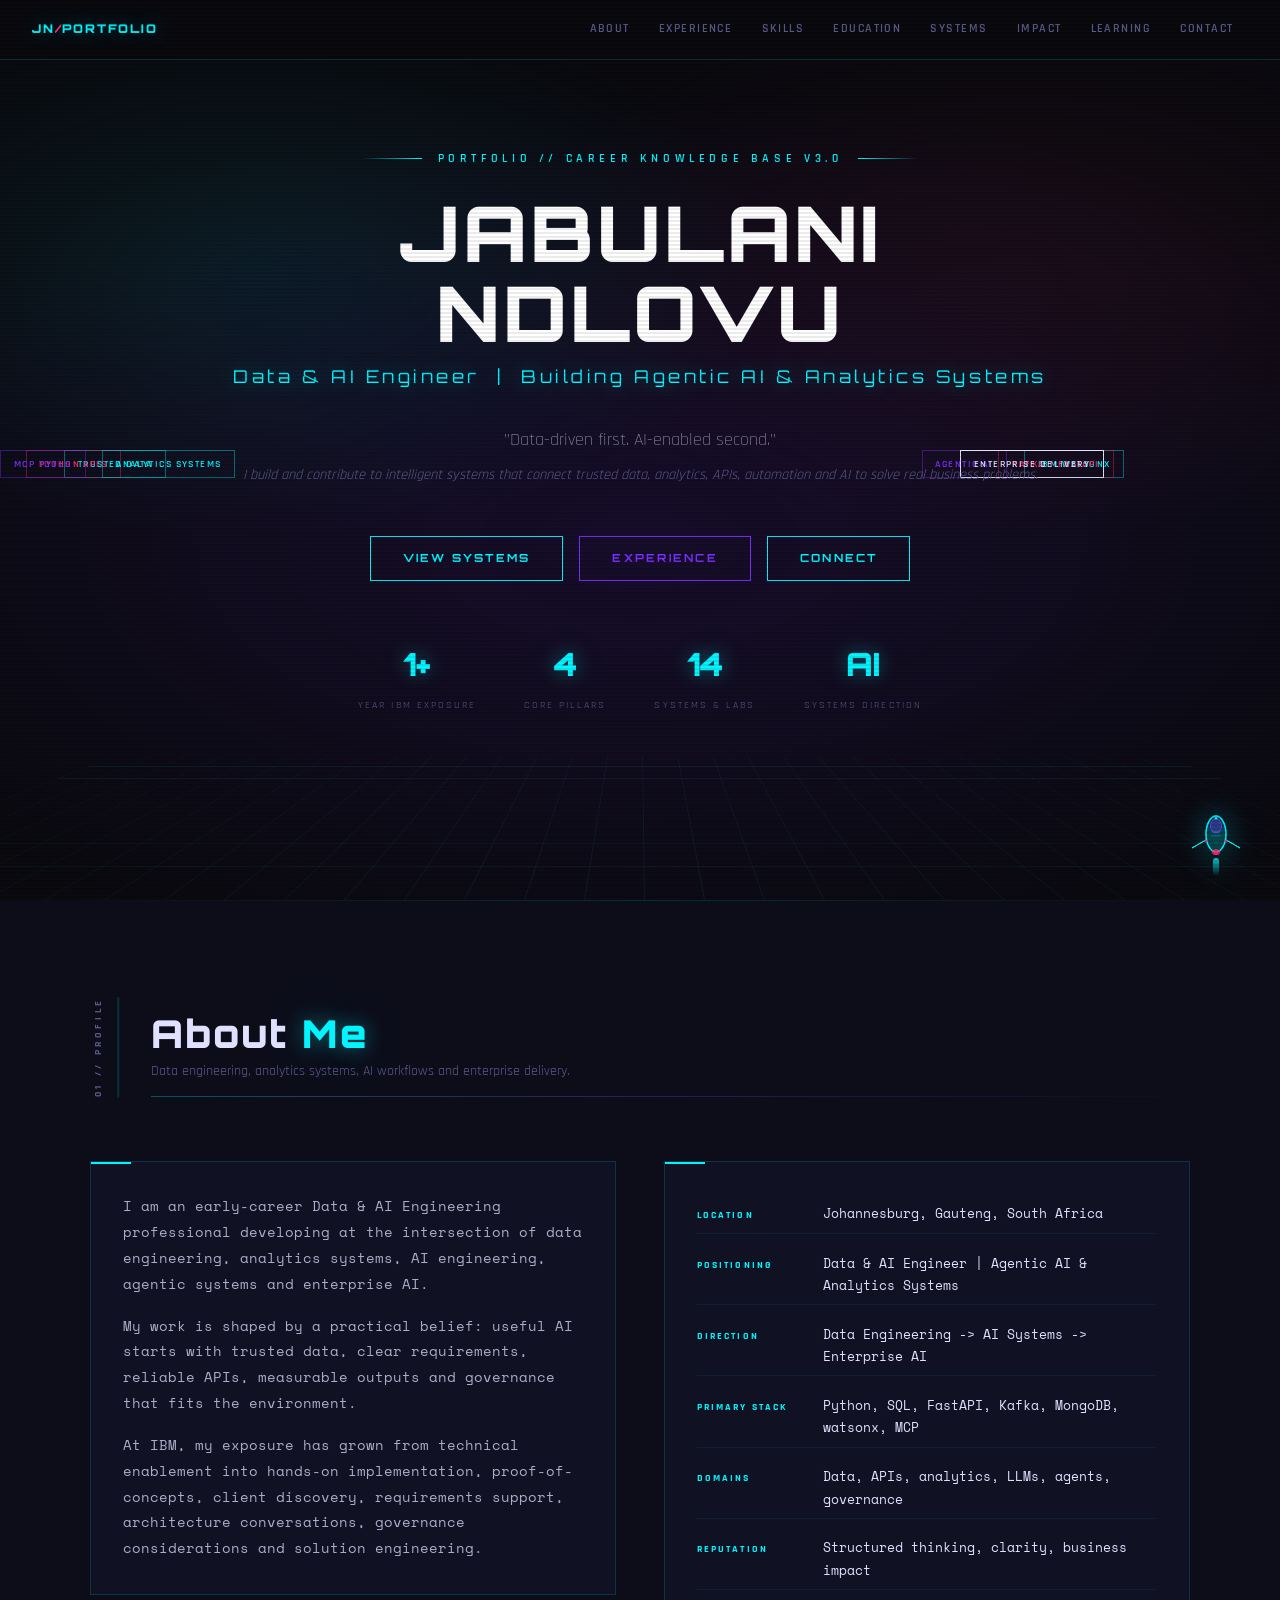
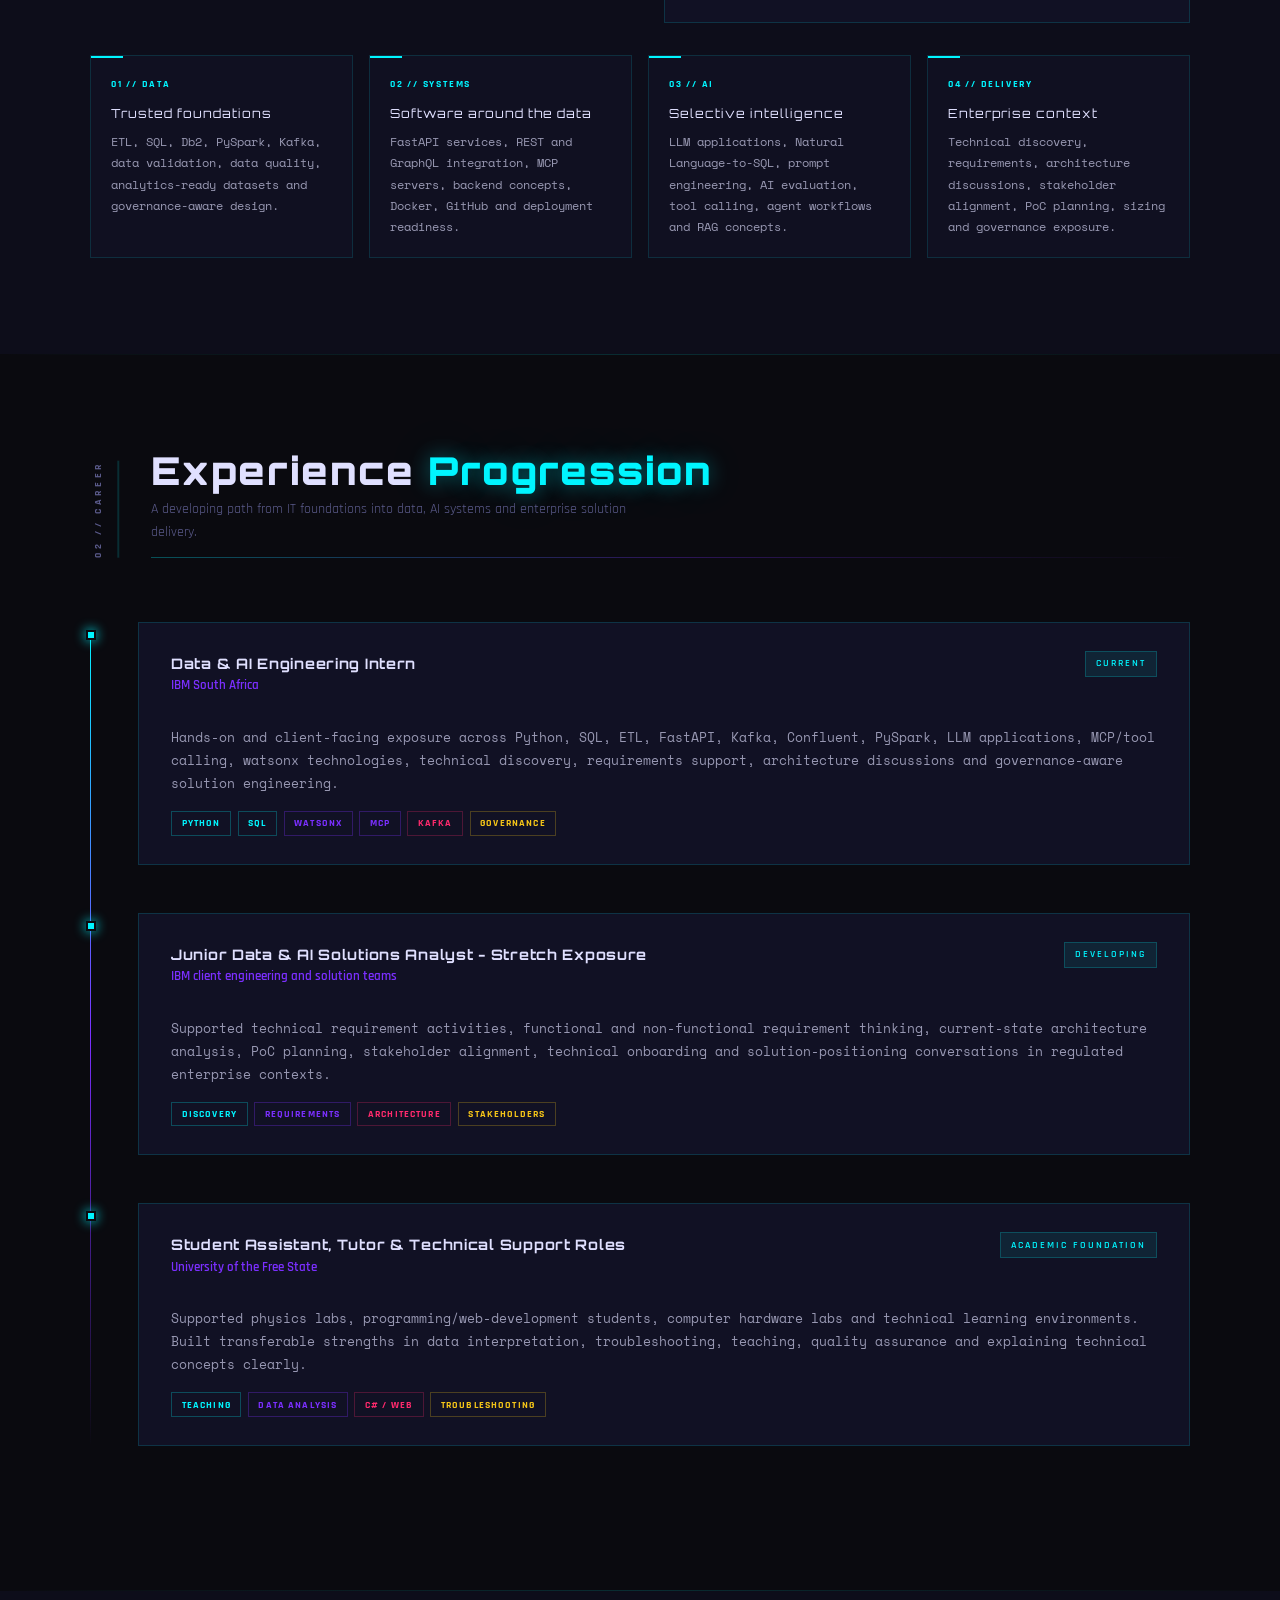
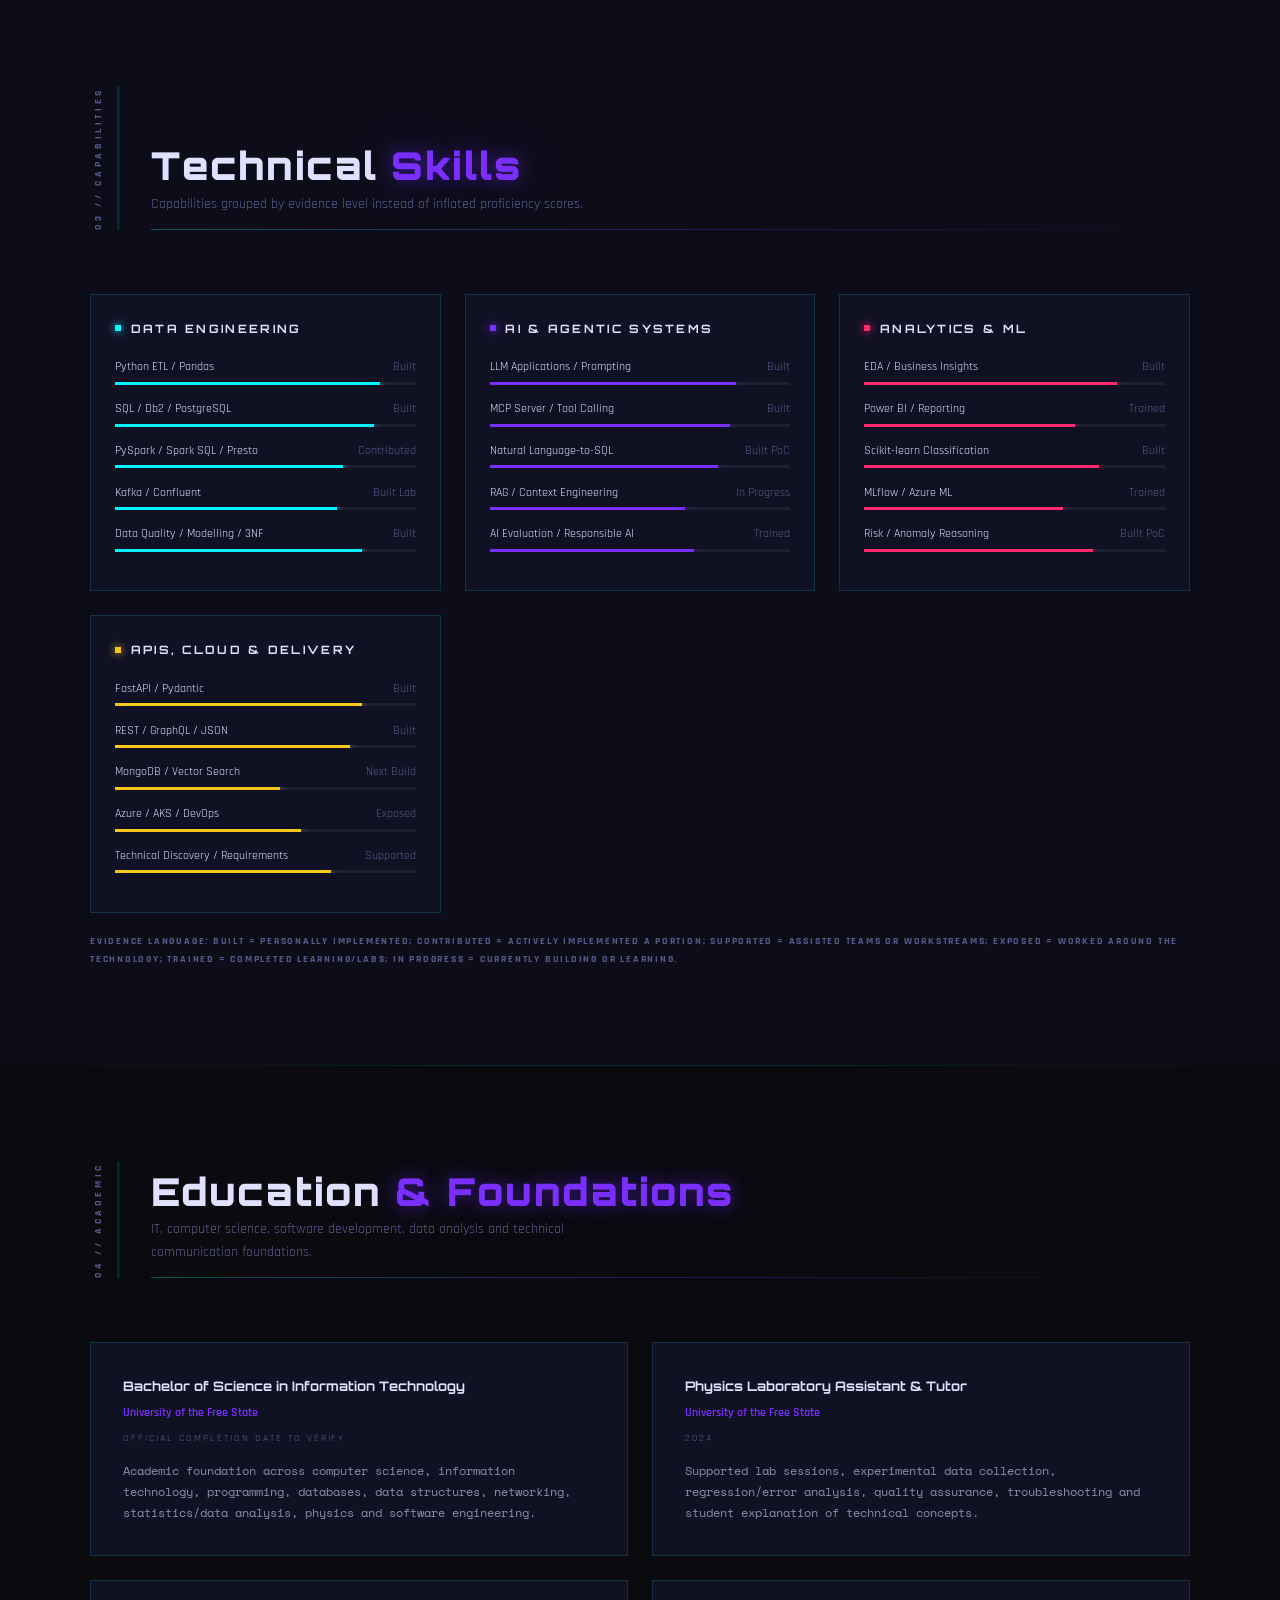
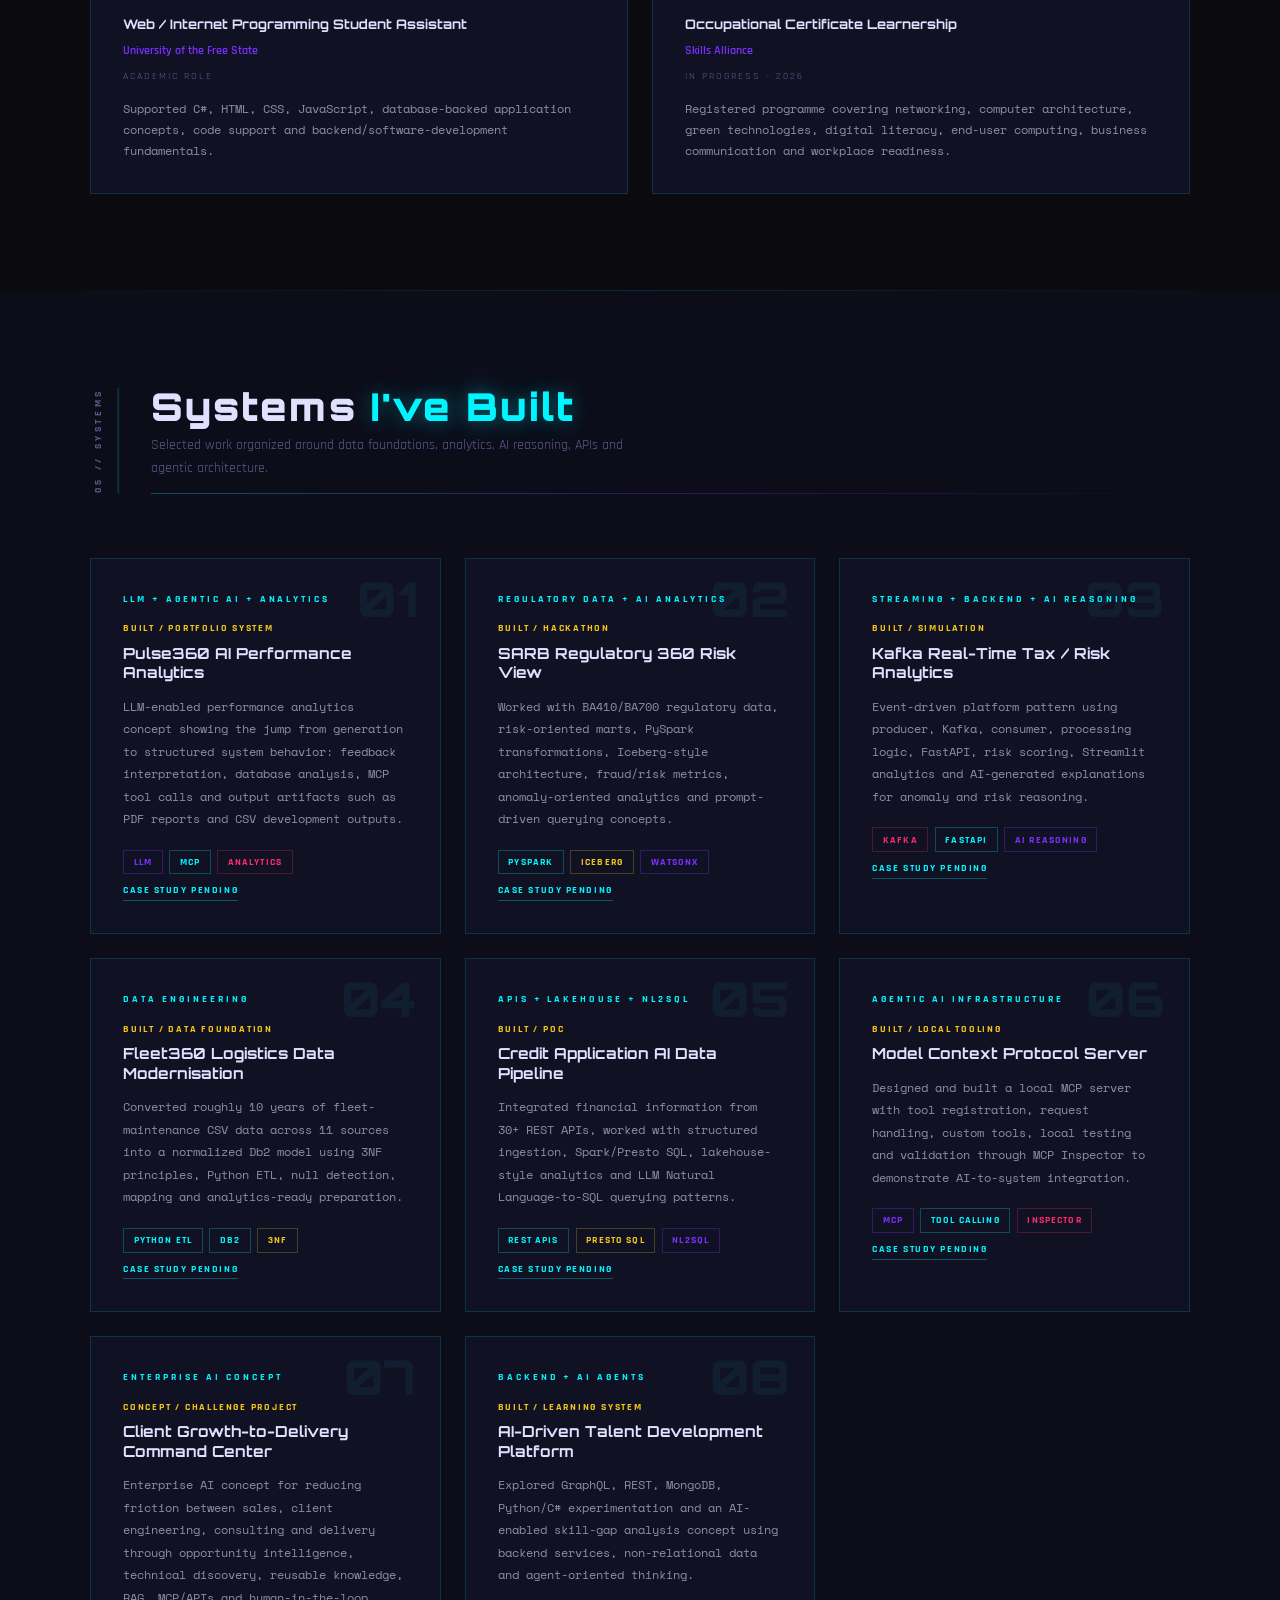
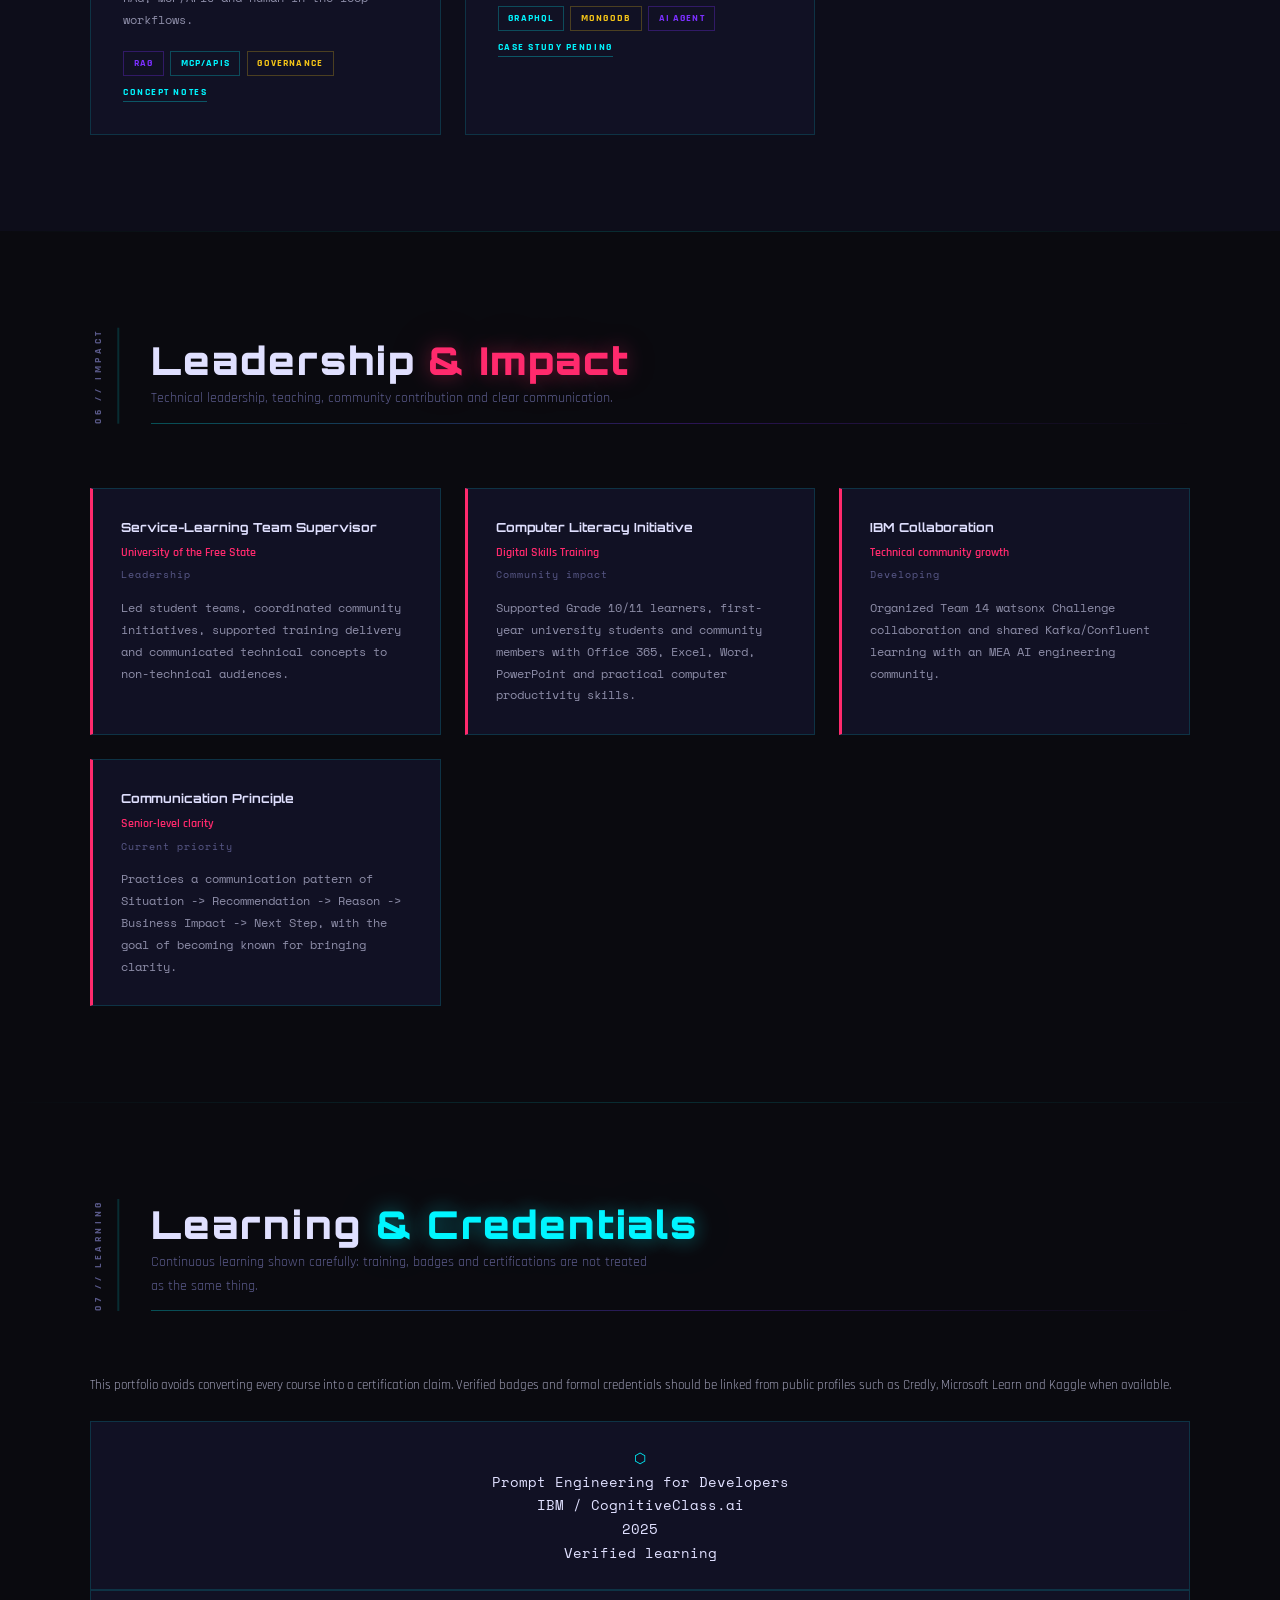
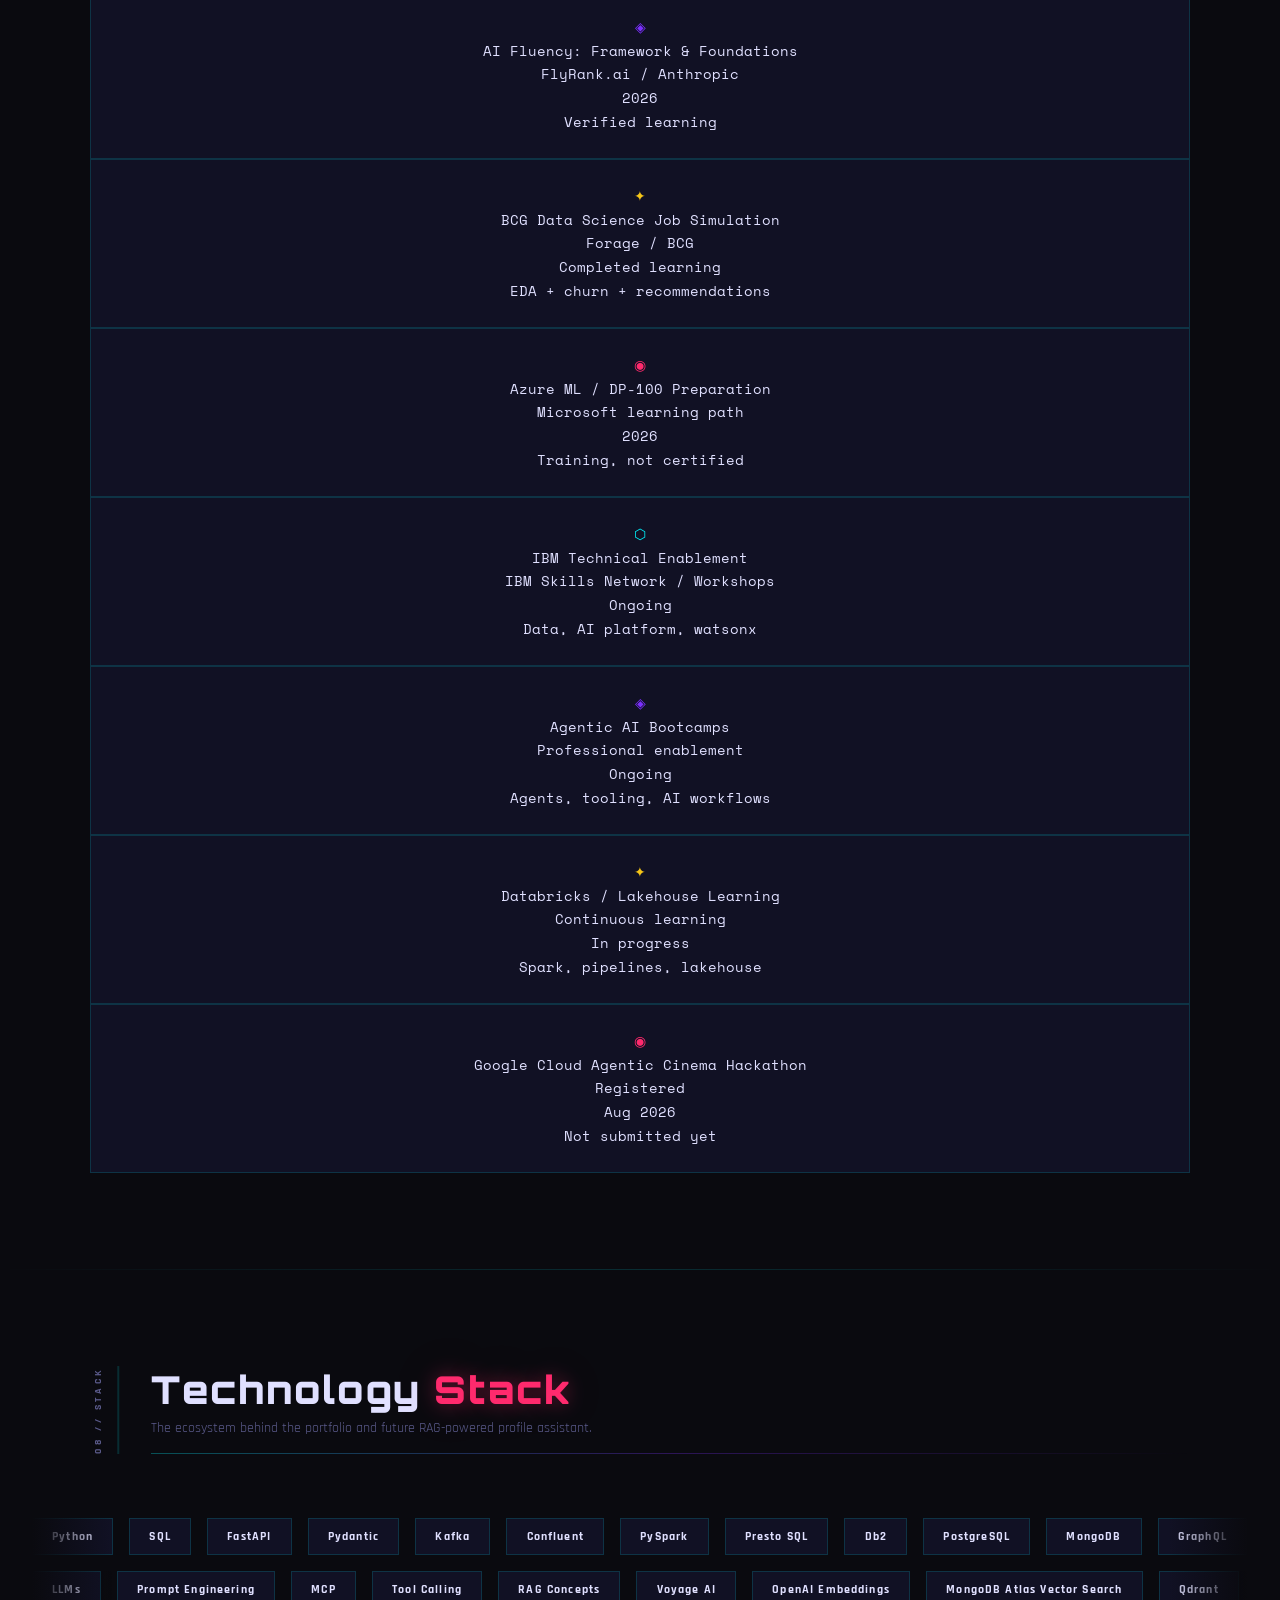
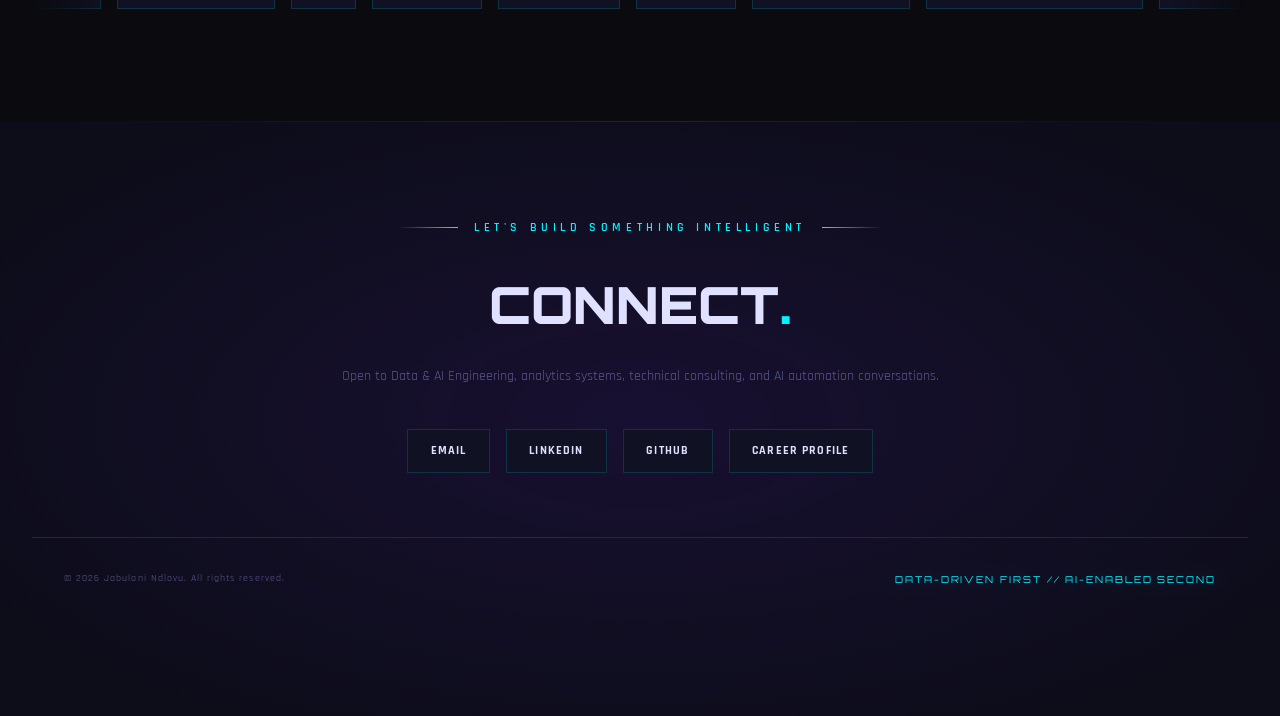
==== index.html @ 2f038fef "first commit" ====
<!DOCTYPE html>
<html lang="en">
<head>
<meta charset="UTF-8">
<meta name="viewport" content="width=device-width, initial-scale=1.0">
<title>JABULANI NDLOVU // DATA + AI ENGINEER</title>
<link rel="preconnect" href="https://fonts.googleapis.com">
<link href="https://fonts.googleapis.com/css2?family=Orbitron:wght@400;700;900&family=Space+Mono:ital,wght@0,400;0,700;1,400&family=Rajdhani:wght@300;400;600;700&display=swap" rel="stylesheet">
<style>
  /* =============================================
     ROOT TOKENS
  ============================================= */
  :root {
    --void:      #0a0a0f;
    --navy:      #0d0d1a;
    --panel:     #111124;
    --cyan:      #00f5ff;
    --violet:    #7b2fff;
    --magenta:   #ff2a6d;
    --gold:      #f5c518;
    --ghost:     #e0e0ff;
    --muted:     #5a5a8a;
    --border:    rgba(0,245,255,0.15);
    --glow-c:    0 0 20px rgba(0,245,255,0.4), 0 0 60px rgba(0,245,255,0.15);
    --glow-v:    0 0 20px rgba(123,47,255,0.5), 0 0 60px rgba(123,47,255,0.2);
    --glow-m:    0 0 20px rgba(255,42,109,0.4), 0 0 60px rgba(255,42,109,0.15);
    --font-hd:   'Orbitron', monospace;
    --font-body: 'Space Mono', monospace;
    --font-sub:  'Rajdhani', sans-serif;
  }

  /* =============================================
     RESET + BASE
  ============================================= */
  *, *::before, *::after { box-sizing: border-box; margin: 0; padding: 0; }

  html { scroll-behavior: smooth; }

  body {
    background: var(--void);
    color: var(--ghost);
    font-family: var(--font-body);
    font-size: 14px;
    line-height: 1.7;
    overflow-x: hidden;
  }

  /* Scanline overlay */
  body::before {
    content: '';
    position: fixed;
    inset: 0;
    background: repeating-linear-gradient(
      0deg,
      transparent,
      transparent 2px,
      rgba(0,0,0,0.08) 2px,
      rgba(0,0,0,0.08) 4px
    );
    pointer-events: none;
    z-index: 9999;
  }

  /* =============================================
     SCROLLBAR
  ============================================= */
  ::-webkit-scrollbar { width: 6px; }
  ::-webkit-scrollbar-track { background: var(--void); }
  ::-webkit-scrollbar-thumb { background: var(--cyan); border-radius: 3px; }

  /* =============================================
     NAVIGATION
  ============================================= */
  nav {
    position: fixed;
    top: 0; left: 0; right: 0;
    z-index: 1000;
    background: rgba(10,10,15,0.92);
    backdrop-filter: blur(12px);
    border-bottom: 1px solid var(--border);
    padding: 0 2rem;
    display: flex;
    align-items: center;
    justify-content: space-between;
    height: 60px;
  }

  .nav-logo {
    font-family: var(--font-hd);
    font-size: 0.75rem;
    font-weight: 900;
    color: var(--cyan);
    letter-spacing: 0.15em;
    text-shadow: var(--glow-c);
  }

  .nav-logo span { color: var(--magenta); }

  .nav-links {
    display: flex;
    gap: 0;
    list-style: none;
  }

  .nav-links a {
    display: block;
    padding: 0.4rem 0.85rem;
    font-family: var(--font-sub);
    font-size: 0.75rem;
    font-weight: 600;
    letter-spacing: 0.12em;
    text-transform: uppercase;
    color: var(--muted);
    text-decoration: none;
    border: 1px solid transparent;
    transition: all 0.2s;
  }

  .nav-links a:hover {
    color: var(--cyan);
    border-color: var(--border);
    background: rgba(0,245,255,0.05);
    text-shadow: var(--glow-c);
  }

  /* =============================================
     HERO
  ============================================= */
  #hero {
    min-height: 100vh;
    display: flex;
    align-items: center;
    justify-content: center;
    position: relative;
    overflow: hidden;
    padding-top: 60px;
  }

  /* Grid floor perspective */
  #hero::before {
    content: '';
    position: absolute;
    bottom: 0; left: -20%; right: -20%;
    height: 55%;
    background:
      linear-gradient(90deg, rgba(0,245,255,0.07) 1px, transparent 1px),
      linear-gradient(rgba(0,245,255,0.07) 1px, transparent 1px);
    background-size: 60px 60px;
    transform: perspective(600px) rotateX(60deg);
    transform-origin: bottom center;
    pointer-events: none;
  }

  /* Radial ambient glow */
  #hero::after {
    content: '';
    position: absolute;
    inset: 0;
    background:
      radial-gradient(ellipse 70% 50% at 50% 60%, rgba(123,47,255,0.12), transparent),
      radial-gradient(ellipse 40% 30% at 20% 30%, rgba(0,245,255,0.08), transparent),
      radial-gradient(ellipse 40% 30% at 80% 30%, rgba(255,42,109,0.06), transparent);
    pointer-events: none;
  }

  .hero-inner {
    position: relative;
    z-index: 2;
    text-align: center;
    max-width: 900px;
    padding: 2rem;
  }

  .hero-eyebrow {
    font-family: var(--font-sub);
    font-size: 0.72rem;
    font-weight: 600;
    letter-spacing: 0.4em;
    text-transform: uppercase;
    color: var(--cyan);
    margin-bottom: 1.5rem;
    display: flex;
    align-items: center;
    justify-content: center;
    gap: 1rem;
  }

  .hero-eyebrow::before, .hero-eyebrow::after {
    content: '';
    width: 60px;
    height: 1px;
    background: linear-gradient(90deg, transparent, var(--cyan));
  }
  .hero-eyebrow::after { transform: scaleX(-1); }

  .hero-name {
    font-family: var(--font-hd);
    font-size: clamp(2.4rem, 6vw, 5rem);
    font-weight: 900;
    letter-spacing: 0.04em;
    line-height: 1.05;
    color: #fff;
    margin-bottom: 0.5rem;
    position: relative;
  }

  /* Glitch effect */
  .hero-name::before, .hero-name::after {
    content: attr(data-text);
    position: absolute;
    inset: 0;
    font-family: var(--font-hd);
    font-size: inherit;
    font-weight: 900;
    letter-spacing: 0.04em;
  }
  .hero-name::before {
    color: var(--cyan);
    clip-path: polygon(0 20%, 100% 20%, 100% 40%, 0 40%);
    animation: glitch-top 4s infinite;
    opacity: 0;
  }
  .hero-name::after {
    color: var(--magenta);
    clip-path: polygon(0 60%, 100% 60%, 100% 80%, 0 80%);
    animation: glitch-bot 4s infinite 0.3s;
    opacity: 0;
  }

  @keyframes glitch-top {
    0%,90%,100% { opacity:0; transform:translateX(0); }
    92% { opacity:0.8; transform:translateX(-4px); }
    94% { opacity:0.8; transform:translateX(4px); }
    96% { opacity:0; }
  }
  @keyframes glitch-bot {
    0%,88%,100% { opacity:0; transform:translateX(0); }
    90% { opacity:0.8; transform:translateX(4px); }
    92% { opacity:0.8; transform:translateX(-4px); }
    94% { opacity:0; }
  }

  .hero-title {
    font-family: var(--font-hd);
    font-size: clamp(0.8rem, 1.8vw, 1.1rem);
    font-weight: 400;
    letter-spacing: 0.2em;
    color: var(--cyan);
    text-shadow: var(--glow-c);
    margin-bottom: 2rem;
  }

  .hero-tagline {
    font-family: var(--font-sub);
    font-size: 1.15rem;
    font-weight: 300;
    color: var(--ghost);
    opacity: 0.7;
    margin-bottom: 0.5rem;
  }

  .hero-sub {
    font-family: var(--font-sub);
    font-size: 0.9rem;
    color: var(--muted);
    margin-bottom: 3rem;
    font-style: italic;
  }

  .hero-cta-row {
    display: flex;
    gap: 1rem;
    justify-content: center;
    flex-wrap: wrap;
    margin-bottom: 3.5rem;
  }

  .btn-primary {
    padding: 0.75rem 2rem;
    background: transparent;
    border: 1px solid var(--cyan);
    color: var(--cyan);
    font-family: var(--font-hd);
    font-size: 0.7rem;
    font-weight: 700;
    letter-spacing: 0.2em;
    text-transform: uppercase;
    text-decoration: none;
    cursor: pointer;
    position: relative;
    overflow: hidden;
    transition: all 0.3s;
  }
  .btn-primary::before {
    content: '';
    position: absolute;
    inset: 0;
    background: var(--cyan);
    transform: scaleX(0);
    transform-origin: left;
    transition: transform 0.3s;
    z-index: -1;
  }
  .btn-primary:hover::before { transform: scaleX(1); }
  .btn-primary:hover { color: var(--void); box-shadow: var(--glow-c); }

  .btn-secondary {
    padding: 0.75rem 2rem;
    background: transparent;
    border: 1px solid var(--violet);
    color: var(--violet);
    font-family: var(--font-hd);
    font-size: 0.7rem;
    font-weight: 700;
    letter-spacing: 0.2em;
    text-transform: uppercase;
    text-decoration: none;
    transition: all 0.3s;
  }
  .btn-secondary:hover {
    background: rgba(123,47,255,0.15);
    box-shadow: var(--glow-v);
  }

  .hero-stats {
    display: flex;
    gap: 3rem;
    justify-content: center;
    flex-wrap: wrap;
  }

  .hero-stat {
    text-align: center;
  }
  .hero-stat .num {
    font-family: var(--font-hd);
    font-size: 2rem;
    font-weight: 900;
    color: var(--cyan);
    text-shadow: var(--glow-c);
    display: block;
  }
  .hero-stat .lbl {
    font-family: var(--font-sub);
    font-size: 0.65rem;
    letter-spacing: 0.2em;
    text-transform: uppercase;
    color: var(--muted);
  }

  /* Floating chips */
  .hero-chips {
    position: absolute;
    top: 50%; left: 50%;
    transform: translate(-50%,-50%);
    width: 100%;
    pointer-events: none;
    z-index: 1;
  }

  .chip {
    position: absolute;
    font-family: var(--font-sub);
    font-size: 0.6rem;
    font-weight: 600;
    letter-spacing: 0.15em;
    text-transform: uppercase;
    padding: 0.3rem 0.8rem;
    border: 1px solid;
    animation: float 6s ease-in-out infinite;
  }
  .chip.c { border-color: rgba(0,245,255,0.4); color: var(--cyan); }
  .chip.v { border-color: rgba(123,47,255,0.4); color: var(--violet); }
  .chip.m { border-color: rgba(255,42,109,0.4); color: var(--magenta); }

  @keyframes float {
    0%,100% { transform: translateY(0); }
    50% { transform: translateY(-12px); }
  }

  .chip:nth-child(1)  { top: 5%; left: 5%;  animation-delay: 0s;    animation-duration: 5s; }
  .chip:nth-child(2)  { top: 12%; left: 72%; animation-delay: 0.8s;  animation-duration: 6s; }
  .chip:nth-child(3)  { top: 30%; left: 2%;  animation-delay: 1.5s;  animation-duration: 7s; }
  .chip:nth-child(4)  { top: 25%; left: 80%; animation-delay: 2s;    animation-duration: 5.5s; }
  .chip:nth-child(5)  { top: 55%; left: 0%;  animation-delay: 0.5s;  animation-duration: 6.5s; }
  .chip:nth-child(6)  { top: 60%; left: 78%; animation-delay: 1.2s;  animation-duration: 5.2s; }
  .chip:nth-child(7)  { top: 75%; left: 8%;  animation-delay: 2.5s;  animation-duration: 6s; }
  .chip:nth-child(8)  { top: 72%; left: 75%; animation-delay: 1.8s;  animation-duration: 7s; }

  /* =============================================
     SECTION BASE
  ============================================= */
  section {
    padding: 6rem 2rem;
    position: relative;
  }

  .container {
    max-width: 1100px;
    margin: 0 auto;
  }

  .section-header {
    margin-bottom: 4rem;
    display: flex;
    align-items: flex-end;
    gap: 2rem;
  }

  .section-tag {
    font-family: var(--font-sub);
    font-size: 0.65rem;
    font-weight: 700;
    letter-spacing: 0.35em;
    text-transform: uppercase;
    color: var(--muted);
    writing-mode: vertical-rl;
    transform: rotate(180deg);
    border-left: 2px solid var(--border);
    padding-left: 0.6rem;
    flex-shrink: 0;
  }

  .section-title-wrap { flex: 1; }

  .section-title {
    font-family: var(--font-hd);
    font-size: clamp(1.5rem, 3vw, 2.5rem);
    font-weight: 900;
    letter-spacing: 0.05em;
    line-height: 1;
    margin-bottom: 0.5rem;
  }

  .section-title .accent-c { color: var(--cyan); text-shadow: var(--glow-c); }
  .section-title .accent-v { color: var(--violet); text-shadow: var(--glow-v); }
  .section-title .accent-m { color: var(--magenta); text-shadow: var(--glow-m); }

  .section-desc {
    font-family: var(--font-sub);
    font-size: 0.85rem;
    color: var(--muted);
    max-width: 500px;
  }

  .section-line {
    height: 1px;
    background: linear-gradient(90deg, var(--cyan), var(--violet), transparent);
    margin-top: 0.8rem;
    opacity: 0.3;
  }

  /* =============================================
     ABOUT SECTION
  ============================================= */
  #about { background: var(--navy); }

  .about-grid {
    display: grid;
    grid-template-columns: 1fr 1fr;
    gap: 3rem;
    align-items: start;
  }

  .about-block {
    background: var(--panel);
    border: 1px solid var(--border);
    padding: 2rem;
    position: relative;
  }

  .about-block::before {
    content: '';
    position: absolute;
    top: 0; left: 0;
    width: 40px; height: 2px;
    background: var(--cyan);
  }

  .about-block p {
    font-size: 0.85rem;
    line-height: 1.9;
    color: rgba(224,224,255,0.75);
    margin-bottom: 1rem;
  }

  .about-block p:last-child { margin-bottom: 0; }

  .about-kv {
    display: flex;
    flex-direction: column;
    gap: 0.6rem;
  }

  .kv-row {
    display: flex;
    gap: 1rem;
    align-items: baseline;
    padding: 0.5rem 0;
    border-bottom: 1px solid rgba(0,245,255,0.06);
  }

  .kv-key {
    font-family: var(--font-sub);
    font-size: 0.65rem;
    font-weight: 700;
    letter-spacing: 0.2em;
    text-transform: uppercase;
    color: var(--cyan);
    min-width: 110px;
  }

  .kv-val {
    font-size: 0.82rem;
    color: var(--ghost);
  }

  /* =============================================
     EXPERIENCE SECTION
  ============================================= */
  #experience { background: var(--void); }

  .timeline {
    position: relative;
    padding-left: 3rem;
  }

  .timeline::before {
    content: '';
    position: absolute;
    left: 0;
    top: 8px;
    bottom: 0;
    width: 1px;
    background: linear-gradient(180deg, var(--cyan), var(--violet), transparent);
  }

  .timeline-item {
    position: relative;
    margin-bottom: 3rem;
  }

  .timeline-item::before {
    content: '';
    position: absolute;
    left: -3rem;
    top: 8px;
    width: 10px;
    height: 10px;
    background: var(--cyan);
    border: 2px solid var(--void);
    box-shadow: 0 0 12px var(--cyan);
    transform: translateX(-4px);
  }

  .exp-card {
    background: var(--panel);
    border: 1px solid var(--border);
    padding: 1.75rem 2rem;
    position: relative;
    overflow: hidden;
    transition: border-color 0.3s, box-shadow 0.3s;
  }

  .exp-card::after {
    content: '';
    position: absolute;
    top: 0; right: 0;
    width: 3px;
    height: 0;
    background: var(--cyan);
    transition: height 0.4s;
  }

  .exp-card:hover {
    border-color: rgba(0,245,255,0.3);
    box-shadow: var(--glow-c);
  }
  .exp-card:hover::after { height: 100%; }

  .exp-meta {
    display: flex;
    justify-content: space-between;
    align-items: flex-start;
    margin-bottom: 0.8rem;
    flex-wrap: wrap;
    gap: 0.5rem;
  }

  .exp-role {
    font-family: var(--font-hd);
    font-size: 0.9rem;
    font-weight: 700;
    letter-spacing: 0.05em;
    color: var(--ghost);
  }

  .exp-period {
    font-family: var(--font-sub);
    font-size: 0.65rem;
    font-weight: 600;
    letter-spacing: 0.2em;
    color: var(--cyan);
    text-transform: uppercase;
    background: rgba(0,245,255,0.08);
    padding: 0.2rem 0.6rem;
    border: 1px solid rgba(0,245,255,0.2);
  }

  .exp-company {
    font-family: var(--font-sub);
    font-size: 0.8rem;
    font-weight: 600;
    color: var(--violet);
    margin-bottom: 1rem;
  }

  .exp-desc {
    font-size: 0.8rem;
    line-height: 1.8;
    color: rgba(224,224,255,0.65);
    margin-bottom: 1rem;
  }

  .exp-tags {
    display: flex;
    flex-wrap: wrap;
    gap: 0.4rem;
  }

  .tag {
    font-family: var(--font-sub);
    font-size: 0.6rem;
    font-weight: 700;
    letter-spacing: 0.12em;
    text-transform: uppercase;
    padding: 0.2rem 0.6rem;
    border: 1px solid;
  }

  .tag.c { border-color: rgba(0,245,255,0.25); color: var(--cyan); }
  .tag.v { border-color: rgba(123,47,255,0.3); color: var(--violet); }
  .tag.m { border-color: rgba(255,42,109,0.25); color: var(--magenta); }
  .tag.g { border-color: rgba(245,197,24,0.25); color: var(--gold); }

  /* =============================================
     SKILLS SECTION
  ============================================= */
  #skills { background: var(--navy); }

  .skills-grid {
    display: grid;
    grid-template-columns: repeat(auto-fit, minmax(260px, 1fr));
    gap: 1.5rem;
  }

  .skill-cluster {
    background: var(--panel);
    border: 1px solid var(--border);
    padding: 1.5rem;
    position: relative;
  }

  .skill-cluster-title {
    font-family: var(--font-hd);
    font-size: 0.72rem;
    font-weight: 700;
    letter-spacing: 0.2em;
    text-transform: uppercase;
    margin-bottom: 1.2rem;
    display: flex;
    align-items: center;
    gap: 0.6rem;
  }

  .cluster-icon {
    width: 6px; height: 6px;
    background: var(--cyan);
    box-shadow: 0 0 8px var(--cyan);
  }
  .cluster-icon.v { background: var(--violet); box-shadow: 0 0 8px var(--violet); }
  .cluster-icon.m { background: var(--magenta); box-shadow: 0 0 8px var(--magenta); }
  .cluster-icon.g { background: var(--gold); box-shadow: 0 0 8px var(--gold); }

  .skill-item {
    margin-bottom: 0.9rem;
  }

  .skill-label {
    display: flex;
    justify-content: space-between;
    font-family: var(--font-sub);
    font-size: 0.72rem;
    color: var(--ghost);
    margin-bottom: 0.3rem;
  }

  .skill-label span { color: var(--muted); }

  .skill-bar {
    height: 3px;
    background: rgba(255,255,255,0.06);
    position: relative;
    overflow: hidden;
  }

  .skill-fill {
    height: 100%;
    background: var(--cyan);
    box-shadow: 0 0 8px var(--cyan);
    width: 0;
    transition: width 1.4s cubic-bezier(0.4,0,0.2,1);
  }
  .skill-fill.v { background: var(--violet); box-shadow: 0 0 8px var(--violet); }
  .skill-fill.m { background: var(--magenta); box-shadow: 0 0 8px var(--magenta); }
  .skill-fill.g { background: var(--gold); box-shadow: 0 0 8px var(--gold); }

  /* =============================================
     EDUCATION
  ============================================= */
  #education { background: var(--void); }

  .edu-grid {
    display: grid;
    grid-template-columns: 1fr 1fr;
    gap: 1.5rem;
  }

  .edu-card {
    background: var(--panel);
    border: 1px solid var(--border);
    padding: 2rem;
    position: relative;
    overflow: hidden;
    transition: border-color 0.3s, box-shadow 0.3s;
  }

  .edu-card::before {
    content: '';
    position: absolute;
    bottom: 0; left: 0; right: 0;
    height: 2px;
    background: linear-gradient(90deg, var(--violet), transparent);
    transform: scaleX(0);
    transform-origin: left;
    transition: transform 0.4s;
  }
  .edu-card:hover::before { transform: scaleX(1); }
  .edu-card:hover { border-color: rgba(123,47,255,0.3); box-shadow: var(--glow-v); }

  .edu-degree {
    font-family: var(--font-hd);
    font-size: 0.82rem;
    font-weight: 700;
    color: var(--ghost);
    margin-bottom: 0.3rem;
  }

  .edu-school {
    font-family: var(--font-sub);
    font-size: 0.78rem;
    font-weight: 600;
    color: var(--violet);
    margin-bottom: 0.4rem;
  }

  .edu-year {
    font-family: var(--font-sub);
    font-size: 0.62rem;
    letter-spacing: 0.2em;
    color: var(--muted);
    text-transform: uppercase;
    margin-bottom: 0.8rem;
  }

  .edu-desc {
    font-size: 0.78rem;
    color: rgba(224,224,255,0.6);
    line-height: 1.7;
  }

  /* =============================================
     PROJECTS
  ============================================= */
  #projects { background: var(--navy); }

  .projects-grid {
    display: grid;
    grid-template-columns: repeat(auto-fit, minmax(320px, 1fr));
    gap: 1.5rem;
  }

  .project-card {
    background: var(--panel);
    border: 1px solid var(--border);
    padding: 2rem;
    position: relative;
    overflow: hidden;
    transition: all 0.3s;
    cursor: pointer;
  }

  .project-card:hover {
    border-color: rgba(0,245,255,0.3);
    transform: translateY(-4px);
    box-shadow: 0 12px 40px rgba(0,0,0,0.5), var(--glow-c);
  }

  .project-num {
    font-family: var(--font-hd);
    font-size: 3rem;
    font-weight: 900;
    color: rgba(0,245,255,0.06);
    position: absolute;
    top: 1rem; right: 1.5rem;
    line-height: 1;
  }

  .project-type {
    font-family: var(--font-sub);
    font-size: 0.62rem;
    font-weight: 700;
    letter-spacing: 0.3em;
    text-transform: uppercase;
    color: var(--cyan);
    margin-bottom: 0.8rem;
  }

  .project-name {
    font-family: var(--font-hd);
    font-size: 0.95rem;
    font-weight: 700;
    color: var(--ghost);
    margin-bottom: 0.8rem;
    line-height: 1.3;
  }

  .project-desc {
    font-size: 0.78rem;
    color: rgba(224,224,255,0.6);
    line-height: 1.8;
    margin-bottom: 1.2rem;
  }

  .project-footer {
    display: flex;
    justify-content: space-between;
    align-items: center;
    flex-wrap: wrap;
    gap: 0.5rem;
  }

  .project-link {
    font-family: var(--font-sub);
    font-size: 0.65rem;
    font-weight: 700;
    letter-spacing: 0.15em;
    text-transform: uppercase;
    color: var(--cyan);
    text-decoration: none;
    border-bottom: 1px solid rgba(0,245,255,0.3);
    transition: all 0.2s;
  }
  .project-link:hover { color: #fff; border-color: #fff; }

  /* =============================================
     VOLUNTEER
  ============================================= */
  #volunteer { background: var(--void); }

  .vol-grid {
    display: grid;
    grid-template-columns: repeat(auto-fit, minmax(260px, 1fr));
    gap: 1.5rem;
  }

  .vol-card {
    background: var(--panel);
    border: 1px solid var(--border);
    padding: 1.75rem;
    position: relative;
    border-left: 3px solid var(--magenta);
    transition: all 0.3s;
  }

  .vol-card:hover {
    background: rgba(255,42,109,0.04);
    box-shadow: var(--glow-m);
  }

  .vol-org {
    font-family: var(--font-hd);
    font-size: 0.78rem;
    font-weight: 700;
    color: var(--ghost);
    margin-bottom: 0.3rem;
  }

  .vol-role {
    font-family: var(--font-sub);
    font-size: 0.72rem;
    font-weight: 600;
    color: var(--magenta);
    margin-bottom: 0.3rem;
  }

  .vol-period {
    font-size: 0.62rem;
    color: var(--muted);
    letter-spacing: 0.1em;
    margin-bottom: 0.8rem;
  }

  .vol-desc {
    font-size: 0.78rem;
    color: rgba(224,224,255,0.6);
    line-height: 1.75;
  }

/* =============================================
   CERTIFICATES & BADGES
============================================= */

.badge-card {
  background: var(--panel);
  border: 1px solid var(--border);
  padding: 1.5rem;
  text-align: center;
  position: relative;
  overflow: visible;
  transition: all 0.3s;
}

.badge-tooltip {
  display: block;
  width: 100%;
}

.badge-tooltip .badge-link {
  display: block;
  text-decoration: none;
  color: inherit;
}

.tooltip-text {
  position: absolute;              /* <-- This was the issue */
  bottom: calc(100% + 12px);
  left: 50%;
  transform: translateX(-50%) translateY(8px);

  width: 340px;
  max-width: 90vw;

  padding: 14px 16px;

  background: var(--panel);
  color: var(--ghost);

  border: 1px solid var(--gold);
  border-radius: 12px;

  font-size: 0.72rem;
  line-height: 1.6;
  text-align: left;

  box-shadow:
    0 12px 30px rgba(0,0,0,.35),
    0 0 18px rgba(245,197,24,.15);

  opacity: 0;
  visibility: hidden;
  pointer-events: none;

  transition: all .25s ease;

  z-index: 1000;
}

.tooltip-text::after {
  content: "";
  position: absolute;
  top: 100%;
  left: 50%;
  transform: translateX(-50%);

  border-width: 8px;
  border-style: solid;
  border-color: var(--panel) transparent transparent transparent;
}

.badge-card:hover .tooltip-text {
  opacity: 1;
  visibility: visible;
  transform: translateX(-50%) translateY(0);
}

@media (max-width:768px) {
  .tooltip-text {
    width: 280px;
    font-size: .68rem;
  }
}

  /* =============================================
     TECH STACK
  ============================================= */
  #stack { background: var(--void); }

  .stack-marquee-wrap {
    overflow: hidden;
    margin-bottom: 1rem;
    position: relative;
  }

  .stack-marquee-wrap::before, .stack-marquee-wrap::after {
    content: '';
    position: absolute;
    top: 0; bottom: 0;
    width: 80px;
    z-index: 2;
  }
  .stack-marquee-wrap::before { left: 0; background: linear-gradient(90deg, var(--void), transparent); }
  .stack-marquee-wrap::after  { right: 0; background: linear-gradient(-90deg, var(--void), transparent); }

  .stack-marquee {
    display: flex;
    gap: 1rem;
    animation: marquee 20s linear infinite;
    width: max-content;
  }
  .stack-marquee-wrap:nth-child(2) .stack-marquee { animation-direction: reverse; }

  @keyframes marquee {
    from { transform: translateX(0); }
    to   { transform: translateX(-50%); }
  }

  .stack-pill {
    flex-shrink: 0;
    padding: 0.5rem 1.2rem;
    border: 1px solid var(--border);
    background: var(--panel);
    font-family: var(--font-sub);
    font-size: 0.72rem;
    font-weight: 700;
    letter-spacing: 0.1em;
    color: var(--ghost);
    white-space: nowrap;
    transition: all 0.2s;
  }
  .stack-pill:hover { border-color: var(--cyan); color: var(--cyan); box-shadow: var(--glow-c); }

  /* =============================================
     CONTACT / FOOTER
  ============================================= */
  #contact {
    background: var(--navy);
    text-align: center;
    position: relative;
    overflow: hidden;
  }

  #contact::before {
    content: '';
    position: absolute;
    inset: 0;
    background:
      radial-gradient(ellipse 60% 60% at 50% 50%, rgba(123,47,255,0.1), transparent);
    pointer-events: none;
  }

  .contact-inner { position: relative; z-index: 1; }

  .contact-title {
    font-family: var(--font-hd);
    font-size: clamp(1.8rem, 4vw, 3.5rem);
    font-weight: 900;
    color: var(--ghost);
    margin-bottom: 1rem;
  }

  .contact-sub {
    font-family: var(--font-sub);
    color: var(--muted);
    font-size: 0.9rem;
    margin-bottom: 2.5rem;
  }

  .contact-links {
    display: flex;
    gap: 1rem;
    justify-content: center;
    flex-wrap: wrap;
    margin-bottom: 4rem;
  }

  .contact-link {
    display: flex;
    align-items: center;
    gap: 0.5rem;
    padding: 0.7rem 1.4rem;
    background: var(--panel);
    border: 1px solid var(--border);
    color: var(--ghost);
    text-decoration: none;
    font-family: var(--font-sub);
    font-size: 0.72rem;
    font-weight: 700;
    letter-spacing: 0.1em;
    text-transform: uppercase;
    transition: all 0.3s;
  }
  .contact-link:hover {
    border-color: var(--cyan);
    color: var(--cyan);
    box-shadow: var(--glow-c);
  }

  footer {
    padding: 2rem;
    border-top: 1px solid var(--border);
    display: flex;
    justify-content: space-between;
    align-items: center;
    flex-wrap: wrap;
    gap: 1rem;
  }

  .footer-copy {
    font-family: var(--font-sub);
    font-size: 0.65rem;
    color: var(--muted);
    letter-spacing: 0.1em;
  }

  .footer-tag {
    font-family: var(--font-hd);
    font-size: 0.6rem;
    color: var(--cyan);
    letter-spacing: 0.2em;
    text-shadow: var(--glow-c);
  }

  /* =============================================
     UTILITIES
  ============================================= */
  .divider {
    height: 1px;
    background: linear-gradient(90deg, transparent, var(--border), transparent);
    margin: 0;
  }

  /* Fade-in on scroll */
  .fade-up {
    opacity: 0;
    transform: translateY(30px);
    transition: opacity 0.7s ease, transform 0.7s ease;
  }
  .fade-up.visible {
    opacity: 1;
    transform: translateY(0);
  }

  /* =============================================
     RESPONSIVE
  ============================================= */
  @media (max-width: 768px) {
    .about-grid,
    .edu-grid { grid-template-columns: 1fr; }
    .nav-links { display: none; }
    .hero-chips { display: none; }
    section { padding: 4rem 1.2rem; }
    .section-header { flex-direction: column; gap: 0.5rem; }
    .section-tag { writing-mode: horizontal-tb; transform: none; border-left: none; border-top: 2px solid var(--border); padding-left: 0; padding-top: 0.4rem; }
  }

  @media (prefers-reduced-motion: reduce) {
    .hero-name::before, .hero-name::after { animation: none; }
    .chip { animation: none; }
    .stack-marquee { animation: none; }
    .fade-up { transition: none; }
  }


  /* =============================================
     PROFILE EVIDENCE + ROADMAP ADDITIONS
  ============================================= */
  .signal-grid {
    display: grid;
    grid-template-columns: repeat(auto-fit, minmax(230px, 1fr));
    gap: 1rem;
    margin-top: 2rem;
  }

  .signal-card {
    background: rgba(17,17,36,0.72);
    border: 1px solid rgba(0,245,255,0.13);
    padding: 1.25rem;
    min-height: 150px;
    position: relative;
  }

  .signal-card::before {
    content: '';
    position: absolute;
    top: 0; left: 0;
    width: 32px; height: 2px;
    background: var(--cyan);
  }

  .signal-kicker,
  .project-status,
  .evidence-note {
    font-family: var(--font-sub);
    font-size: 0.62rem;
    font-weight: 700;
    letter-spacing: 0.18em;
    text-transform: uppercase;
  }

  .signal-kicker { color: var(--cyan); margin-bottom: 0.6rem; }
  .signal-title {
    font-family: var(--font-hd);
    font-size: 0.78rem;
    letter-spacing: 0.08em;
    color: var(--ghost);
    margin-bottom: 0.45rem;
  }
  .signal-copy {
    font-size: 0.76rem;
    line-height: 1.75;
    color: rgba(224,224,255,0.65);
  }

  .project-status {
    color: var(--gold);
    margin-bottom: 0.4rem;
  }

  .evidence-note {
    color: var(--muted);
    margin-top: 1.3rem;
    line-height: 1.8;
  }

  .learning-note {
    font-family: var(--font-sub);
    color: rgba(224,224,255,0.7);
    font-size: 0.82rem;
    line-height: 1.75;
    margin-bottom: 1.4rem;
  }

</style>
</head>
<body>

<!-- ===================== NAV ===================== -->
<nav>
  <div class="nav-logo">JN<span>/</span>PORTFOLIO</div>
  <ul class="nav-links">
    <li><a href="#about">About</a></li>
    <li><a href="#experience">Experience</a></li>
    <li><a href="#skills">Skills</a></li>
    <li><a href="#education">Education</a></li>
    <li><a href="#projects">Systems</a></li>
    <li><a href="#volunteer">Impact</a></li>
    <li><a href="#badges">Learning</a></li>
    <li><a href="#contact">Contact</a></li>
  </ul>
</nav>

<!-- ===================== HERO ===================== -->
<section id="hero">
  <div class="hero-chips" aria-hidden="true">
    <div class="chip c">Trusted Data</div>
    <div class="chip v">Agentic AI</div>
    <div class="chip m">Python APIs</div>
    <div class="chip c">IBM Watsonx</div>
    <div class="chip v">MCP Tools</div>
    <div class="chip m">Kafka + FastAPI</div>
    <div class="chip c">Analytics Systems</div>
    <div class="chip g">Enterprise Delivery</div>
  </div>

  <div class="hero-inner">
    <div class="hero-eyebrow">Portfolio // Career Knowledge Base v3.0</div>
    <h1 class="hero-name" data-text="JABULANI NDLOVU">JABULANI NDLOVU</h1>
    <p class="hero-title">Data &amp; AI Engineer &nbsp;|&nbsp; Building Agentic AI &amp; Analytics Systems</p>
    <p class="hero-tagline">"Data-driven first. AI-enabled second."</p>
    <p class="hero-sub">I build and contribute to intelligent systems that connect trusted data, analytics, APIs, automation and AI to solve real business problems.</p>

    <div class="hero-cta-row">
      <a href="#projects" class="btn-primary">View Systems</a>
      <a href="#experience" class="btn-secondary">Experience</a>
      <a href="#contact" class="btn-primary">Connect</a>
    </div>

    <div class="hero-stats">
      <div class="hero-stat">
        <span class="num">1+</span>
        <span class="lbl">Year IBM Exposure</span>
      </div>
      <div class="hero-stat">
        <span class="num">4</span>
        <span class="lbl">Core Pillars</span>
      </div>
      <div class="hero-stat">
        <span class="num">14</span>
        <span class="lbl">Systems &amp; Labs</span>
      </div>
      <div class="hero-stat">
        <span class="num">AI</span>
        <span class="lbl">Systems Direction</span>
      </div>
    </div>
  </div>
</section>

<div class="divider"></div>

<!-- ===================== ABOUT ===================== -->
<section id="about">
  <div class="container">
    <div class="section-header fade-up">
      <div class="section-tag">01 // Profile</div>
      <div class="section-title-wrap">
        <h2 class="section-title">About <span class="accent-c">Me</span></h2>
        <p class="section-desc">Data engineering, analytics systems, AI workflows and enterprise delivery.</p>
        <div class="section-line"></div>
      </div>
    </div>

    <div class="about-grid">
      <div class="about-block fade-up">
        <p>I am an early-career Data &amp; AI Engineering professional developing at the intersection of data engineering, analytics systems, AI engineering, agentic systems and enterprise AI.</p>
        <p>My work is shaped by a practical belief: useful AI starts with trusted data, clear requirements, reliable APIs, measurable outputs and governance that fits the environment.</p>
        <p>At IBM, my exposure has grown from technical enablement into hands-on implementation, proof-of-concepts, client discovery, requirements support, architecture conversations, governance considerations and solution engineering.</p>
      </div>
      <div class="about-block fade-up">
        <div class="about-kv">
          <div class="kv-row">
            <span class="kv-key">Location</span>
            <span class="kv-val">Johannesburg, Gauteng, South Africa</span>
          </div>
          <div class="kv-row">
            <span class="kv-key">Positioning</span>
            <span class="kv-val">Data &amp; AI Engineer | Agentic AI &amp; Analytics Systems</span>
          </div>
          <div class="kv-row">
            <span class="kv-key">Direction</span>
            <span class="kv-val">Data Engineering -> AI Systems -> Enterprise AI</span>
          </div>
          <div class="kv-row">
            <span class="kv-key">Primary Stack</span>
            <span class="kv-val">Python, SQL, FastAPI, Kafka, MongoDB, watsonx, MCP</span>
          </div>
          <div class="kv-row">
            <span class="kv-key">Domains</span>
            <span class="kv-val">Data, APIs, analytics, LLMs, agents, governance</span>
          </div>
          <div class="kv-row">
            <span class="kv-key">Reputation</span>
            <span class="kv-val">Structured thinking, clarity, business impact</span>
          </div>
        </div>
      </div>
    </div>

    <div class="signal-grid fade-up">
      <div class="signal-card">
        <div class="signal-kicker">01 // Data</div>
        <div class="signal-title">Trusted foundations</div>
        <p class="signal-copy">ETL, SQL, Db2, PySpark, Kafka, data validation, data quality, analytics-ready datasets and governance-aware design.</p>
      </div>
      <div class="signal-card">
        <div class="signal-kicker">02 // Systems</div>
        <div class="signal-title">Software around the data</div>
        <p class="signal-copy">FastAPI services, REST and GraphQL integration, MCP servers, backend concepts, Docker, GitHub and deployment readiness.</p>
      </div>
      <div class="signal-card">
        <div class="signal-kicker">03 // AI</div>
        <div class="signal-title">Selective intelligence</div>
        <p class="signal-copy">LLM applications, Natural Language-to-SQL, prompt engineering, AI evaluation, tool calling, agent workflows and RAG concepts.</p>
      </div>
      <div class="signal-card">
        <div class="signal-kicker">04 // Delivery</div>
        <div class="signal-title">Enterprise context</div>
        <p class="signal-copy">Technical discovery, requirements, architecture discussions, stakeholder alignment, PoC planning, sizing and governance exposure.</p>
      </div>
    </div>
  </div>
</section>

<div class="divider"></div>

<!-- ===================== EXPERIENCE ===================== -->
<section id="experience">
  <div class="container">
    <div class="section-header fade-up">
      <div class="section-tag">02 // Career</div>
      <div class="section-title-wrap">
        <h2 class="section-title">Experience <span class="accent-c">Progression</span></h2>
        <p class="section-desc">A developing path from IT foundations into data, AI systems and enterprise solution delivery.</p>
        <div class="section-line"></div>
      </div>
    </div>

    <div class="timeline">
      <div class="timeline-item fade-up">
        <div class="exp-card">
          <div class="exp-meta">
            <div>
              <div class="exp-role">Data &amp; AI Engineering Intern</div>
              <div class="exp-company">IBM South Africa</div>
            </div>
            <span class="exp-period">Current</span>
          </div>
          <p class="exp-desc">Hands-on and client-facing exposure across Python, SQL, ETL, FastAPI, Kafka, Confluent, PySpark, LLM applications, MCP/tool calling, watsonx technologies, technical discovery, requirements support, architecture discussions and governance-aware solution engineering.</p>
          <div class="exp-tags">
            <span class="tag c">Python</span>
            <span class="tag c">SQL</span>
            <span class="tag v">watsonx</span>
            <span class="tag v">MCP</span>
            <span class="tag m">Kafka</span>
            <span class="tag g">Governance</span>
          </div>
        </div>
      </div>

      <div class="timeline-item fade-up">
        <div class="exp-card">
          <div class="exp-meta">
            <div>
              <div class="exp-role">Junior Data &amp; AI Solutions Analyst - Stretch Exposure</div>
              <div class="exp-company">IBM client engineering and solution teams</div>
            </div>
            <span class="exp-period">Developing</span>
          </div>
          <p class="exp-desc">Supported technical requirement activities, functional and non-functional requirement thinking, current-state architecture analysis, PoC planning, stakeholder alignment, technical onboarding and solution-positioning conversations in regulated enterprise contexts.</p>
          <div class="exp-tags">
            <span class="tag c">Discovery</span>
            <span class="tag v">Requirements</span>
            <span class="tag m">Architecture</span>
            <span class="tag g">Stakeholders</span>
          </div>
        </div>
      </div>

      <div class="timeline-item fade-up">
        <div class="exp-card">
          <div class="exp-meta">
            <div>
              <div class="exp-role">Student Assistant, Tutor &amp; Technical Support Roles</div>
              <div class="exp-company">University of the Free State</div>
            </div>
            <span class="exp-period">Academic foundation</span>
          </div>
          <p class="exp-desc">Supported physics labs, programming/web-development students, computer hardware labs and technical learning environments. Built transferable strengths in data interpretation, troubleshooting, teaching, quality assurance and explaining technical concepts clearly.</p>
          <div class="exp-tags">
            <span class="tag c">Teaching</span>
            <span class="tag v">Data Analysis</span>
            <span class="tag m">C# / Web</span>
            <span class="tag g">Troubleshooting</span>
          </div>
        </div>
      </div>
    </div>
  </div>
</section>

<div class="divider"></div>

<!-- ===================== SKILLS ===================== -->
<section id="skills">
  <div class="container">
    <div class="section-header fade-up">
      <div class="section-tag">03 // Capabilities</div>
      <div class="section-title-wrap">
        <h2 class="section-title">Technical <span class="accent-v">Skills</span></h2>
        <p class="section-desc">Capabilities grouped by evidence level instead of inflated proficiency scores.</p>
        <div class="section-line"></div>
      </div>
    </div>

    <div class="skills-grid">
      <div class="skill-cluster fade-up">
        <div class="skill-cluster-title"><div class="cluster-icon"></div>Data Engineering</div>
        <div class="skill-item"><div class="skill-label">Python ETL / Pandas <span>Built</span></div><div class="skill-bar"><div class="skill-fill" data-w="88"></div></div></div>
        <div class="skill-item"><div class="skill-label">SQL / Db2 / PostgreSQL <span>Built</span></div><div class="skill-bar"><div class="skill-fill" data-w="86"></div></div></div>
        <div class="skill-item"><div class="skill-label">PySpark / Spark SQL / Presto <span>Contributed</span></div><div class="skill-bar"><div class="skill-fill" data-w="76"></div></div></div>
        <div class="skill-item"><div class="skill-label">Kafka / Confluent <span>Built Lab</span></div><div class="skill-bar"><div class="skill-fill" data-w="74"></div></div></div>
        <div class="skill-item"><div class="skill-label">Data Quality / Modelling / 3NF <span>Built</span></div><div class="skill-bar"><div class="skill-fill" data-w="82"></div></div></div>
      </div>

      <div class="skill-cluster fade-up">
        <div class="skill-cluster-title"><div class="cluster-icon v"></div>AI &amp; Agentic Systems</div>
        <div class="skill-item"><div class="skill-label">LLM Applications / Prompting <span>Built</span></div><div class="skill-bar"><div class="skill-fill v" data-w="82"></div></div></div>
        <div class="skill-item"><div class="skill-label">MCP Server / Tool Calling <span>Built</span></div><div class="skill-bar"><div class="skill-fill v" data-w="80"></div></div></div>
        <div class="skill-item"><div class="skill-label">Natural Language-to-SQL <span>Built PoC</span></div><div class="skill-bar"><div class="skill-fill v" data-w="76"></div></div></div>
        <div class="skill-item"><div class="skill-label">RAG / Context Engineering <span>In Progress</span></div><div class="skill-bar"><div class="skill-fill v" data-w="65"></div></div></div>
        <div class="skill-item"><div class="skill-label">AI Evaluation / Responsible AI <span>Trained</span></div><div class="skill-bar"><div class="skill-fill v" data-w="68"></div></div></div>
      </div>

      <div class="skill-cluster fade-up">
        <div class="skill-cluster-title"><div class="cluster-icon m"></div>Analytics &amp; ML</div>
        <div class="skill-item"><div class="skill-label">EDA / Business Insights <span>Built</span></div><div class="skill-bar"><div class="skill-fill m" data-w="84"></div></div></div>
        <div class="skill-item"><div class="skill-label">Power BI / Reporting <span>Trained</span></div><div class="skill-bar"><div class="skill-fill m" data-w="70"></div></div></div>
        <div class="skill-item"><div class="skill-label">Scikit-learn Classification <span>Built</span></div><div class="skill-bar"><div class="skill-fill m" data-w="78"></div></div></div>
        <div class="skill-item"><div class="skill-label">MLflow / Azure ML <span>Trained</span></div><div class="skill-bar"><div class="skill-fill m" data-w="66"></div></div></div>
        <div class="skill-item"><div class="skill-label">Risk / Anomaly Reasoning <span>Built PoC</span></div><div class="skill-bar"><div class="skill-fill m" data-w="76"></div></div></div>
      </div>

      <div class="skill-cluster fade-up">
        <div class="skill-cluster-title"><div class="cluster-icon g"></div>APIs, Cloud &amp; Delivery</div>
        <div class="skill-item"><div class="skill-label">FastAPI / Pydantic <span>Built</span></div><div class="skill-bar"><div class="skill-fill g" data-w="82"></div></div></div>
        <div class="skill-item"><div class="skill-label">REST / GraphQL / JSON <span>Built</span></div><div class="skill-bar"><div class="skill-fill g" data-w="78"></div></div></div>
        <div class="skill-item"><div class="skill-label">MongoDB / Vector Search <span>Next Build</span></div><div class="skill-bar"><div class="skill-fill g" data-w="55"></div></div></div>
        <div class="skill-item"><div class="skill-label">Azure / AKS / DevOps <span>Exposed</span></div><div class="skill-bar"><div class="skill-fill g" data-w="62"></div></div></div>
        <div class="skill-item"><div class="skill-label">Technical Discovery / Requirements <span>Supported</span></div><div class="skill-bar"><div class="skill-fill g" data-w="72"></div></div></div>
      </div>
    </div>
    <p class="evidence-note">Evidence language: Built = personally implemented; Contributed = actively implemented a portion; Supported = assisted teams or workstreams; Exposed = worked around the technology; Trained = completed learning/labs; In Progress = currently building or learning.</p>
  </div>
</section>

<div class="divider"></div>

<!-- ===================== EDUCATION ===================== -->
<section id="education">
  <div class="container">
    <div class="section-header fade-up">
      <div class="section-tag">04 // Academic</div>
      <div class="section-title-wrap">
        <h2 class="section-title">Education <span class="accent-v">&amp; Foundations</span></h2>
        <p class="section-desc">IT, computer science, software development, data analysis and technical communication foundations.</p>
        <div class="section-line"></div>
      </div>
    </div>

    <div class="edu-grid">
      <div class="edu-card fade-up">
        <div class="edu-degree">Bachelor of Science in Information Technology</div>
        <div class="edu-school">University of the Free State</div>
        <div class="edu-year">Official completion date to verify</div>
        <p class="edu-desc">Academic foundation across computer science, information technology, programming, databases, data structures, networking, statistics/data analysis, physics and software engineering.</p>
      </div>
      <div class="edu-card fade-up">
        <div class="edu-degree">Physics Laboratory Assistant &amp; Tutor</div>
        <div class="edu-school">University of the Free State</div>
        <div class="edu-year">2024</div>
        <p class="edu-desc">Supported lab sessions, experimental data collection, regression/error analysis, quality assurance, troubleshooting and student explanation of technical concepts.</p>
      </div>
      <div class="edu-card fade-up">
        <div class="edu-degree">Web / Internet Programming Student Assistant</div>
        <div class="edu-school">University of the Free State</div>
        <div class="edu-year">Academic role</div>
        <p class="edu-desc">Supported C#, HTML, CSS, JavaScript, database-backed application concepts, code support and backend/software-development fundamentals.</p>
      </div>
      <div class="edu-card fade-up">
        <div class="edu-degree">Occupational Certificate Learnership</div>
        <div class="edu-school">Skills Alliance</div>
        <div class="edu-year">In Progress - 2026</div>
        <p class="edu-desc">Registered programme covering networking, computer architecture, green technologies, digital literacy, end-user computing, business communication and workplace readiness.</p>
      </div>
    </div>
  </div>
</section>

<div class="divider"></div>

<!-- ===================== PROJECTS ===================== -->
<section id="projects">
  <div class="container">
    <div class="section-header fade-up">
      <div class="section-tag">05 // Systems</div>
      <div class="section-title-wrap">
        <h2 class="section-title">Systems <span class="accent-c">I've Built</span></h2>
        <p class="section-desc">Selected work organized around data foundations, analytics, AI reasoning, APIs and agentic architecture.</p>
        <div class="section-line"></div>
      </div>
    </div>

    <div class="projects-grid">
      <div class="project-card fade-up">
        <span class="project-num">01</span>
        <div class="project-type">LLM + Agentic AI + Analytics</div>
        <div class="project-status">Built / Portfolio System</div>
        <div class="project-name">Pulse360 AI Performance Analytics</div>
        <p class="project-desc">LLM-enabled performance analytics concept showing the jump from generation to structured system behavior: feedback interpretation, database analysis, MCP tool calls and output artifacts such as PDF reports and CSV development outputs.</p>
        <div class="project-footer"><div class="exp-tags"><span class="tag v">LLM</span><span class="tag c">MCP</span><span class="tag m">Analytics</span></div><a href="#" class="project-link">Case Study Pending</a></div>
      </div>

      <div class="project-card fade-up">
        <span class="project-num">02</span>
        <div class="project-type">Regulatory Data + AI Analytics</div>
        <div class="project-status">Built / Hackathon</div>
        <div class="project-name">SARB Regulatory 360 Risk View</div>
        <p class="project-desc">Worked with BA410/BA700 regulatory data, risk-oriented marts, PySpark transformations, Iceberg-style architecture, fraud/risk metrics, anomaly-oriented analytics and prompt-driven querying concepts.</p>
        <div class="project-footer"><div class="exp-tags"><span class="tag c">PySpark</span><span class="tag g">Iceberg</span><span class="tag v">watsonx</span></div><a href="#" class="project-link">Case Study Pending</a></div>
      </div>

      <div class="project-card fade-up">
        <span class="project-num">03</span>
        <div class="project-type">Streaming + Backend + AI Reasoning</div>
        <div class="project-status">Built / Simulation</div>
        <div class="project-name">Kafka Real-Time Tax / Risk Analytics</div>
        <p class="project-desc">Event-driven platform pattern using producer, Kafka, consumer, processing logic, FastAPI, risk scoring, Streamlit analytics and AI-generated explanations for anomaly and risk reasoning.</p>
        <div class="project-footer"><div class="exp-tags"><span class="tag m">Kafka</span><span class="tag c">FastAPI</span><span class="tag v">AI Reasoning</span></div><a href="#" class="project-link">Case Study Pending</a></div>
      </div>

      <div class="project-card fade-up">
        <span class="project-num">04</span>
        <div class="project-type">Data Engineering</div>
        <div class="project-status">Built / Data Foundation</div>
        <div class="project-name">Fleet360 Logistics Data Modernisation</div>
        <p class="project-desc">Converted roughly 10 years of fleet-maintenance CSV data across 11 sources into a normalized Db2 model using 3NF principles, Python ETL, null detection, mapping and analytics-ready preparation.</p>
        <div class="project-footer"><div class="exp-tags"><span class="tag c">Python ETL</span><span class="tag c">Db2</span><span class="tag g">3NF</span></div><a href="#" class="project-link">Case Study Pending</a></div>
      </div>

      <div class="project-card fade-up">
        <span class="project-num">05</span>
        <div class="project-type">APIs + Lakehouse + NL2SQL</div>
        <div class="project-status">Built / PoC</div>
        <div class="project-name">Credit Application AI Data Pipeline</div>
        <p class="project-desc">Integrated financial information from 30+ REST APIs, worked with structured ingestion, Spark/Presto SQL, lakehouse-style analytics and LLM Natural Language-to-SQL querying patterns.</p>
        <div class="project-footer"><div class="exp-tags"><span class="tag c">REST APIs</span><span class="tag g">Presto SQL</span><span class="tag v">NL2SQL</span></div><a href="#" class="project-link">Case Study Pending</a></div>
      </div>

      <div class="project-card fade-up">
        <span class="project-num">06</span>
        <div class="project-type">Agentic AI Infrastructure</div>
        <div class="project-status">Built / Local Tooling</div>
        <div class="project-name">Model Context Protocol Server</div>
        <p class="project-desc">Designed and built a local MCP server with tool registration, request handling, custom tools, local testing and validation through MCP Inspector to demonstrate AI-to-system integration.</p>
        <div class="project-footer"><div class="exp-tags"><span class="tag v">MCP</span><span class="tag c">Tool Calling</span><span class="tag m">Inspector</span></div><a href="#" class="project-link">Case Study Pending</a></div>
      </div>

      <div class="project-card fade-up">
        <span class="project-num">07</span>
        <div class="project-type">Enterprise AI Concept</div>
        <div class="project-status">Concept / Challenge Project</div>
        <div class="project-name">Client Growth-to-Delivery Command Center</div>
        <p class="project-desc">Enterprise AI concept for reducing friction between sales, client engineering, consulting and delivery through opportunity intelligence, technical discovery, reusable knowledge, RAG, MCP/APIs and human-in-the-loop workflows.</p>
        <div class="project-footer"><div class="exp-tags"><span class="tag v">RAG</span><span class="tag c">MCP/APIs</span><span class="tag g">Governance</span></div><a href="#" class="project-link">Concept Notes</a></div>
      </div>

      <div class="project-card fade-up">
        <span class="project-num">08</span>
        <div class="project-type">Backend + AI Agents</div>
        <div class="project-status">Built / Learning System</div>
        <div class="project-name">AI-Driven Talent Development Platform</div>
        <p class="project-desc">Explored GraphQL, REST, MongoDB, Python/C# experimentation and an AI-enabled skill-gap analysis concept using backend services, non-relational data and agent-oriented thinking.</p>
        <div class="project-footer"><div class="exp-tags"><span class="tag c">GraphQL</span><span class="tag g">MongoDB</span><span class="tag v">AI Agent</span></div><a href="#" class="project-link">Case Study Pending</a></div>
      </div>
    </div>
  </div>
</section>

<div class="divider"></div>

<!-- ===================== VOLUNTEER ===================== -->
<section id="volunteer">
  <div class="container">
    <div class="section-header fade-up">
      <div class="section-tag">06 // Impact</div>
      <div class="section-title-wrap">
        <h2 class="section-title">Leadership <span class="accent-m">&amp; Impact</span></h2>
        <p class="section-desc">Technical leadership, teaching, community contribution and clear communication.</p>
        <div class="section-line"></div>
      </div>
    </div>

    <div class="vol-grid">
      <div class="vol-card fade-up">
        <div class="vol-org">Service-Learning Team Supervisor</div>
        <div class="vol-role">University of the Free State</div>
        <div class="vol-period">Leadership</div>
        <p class="vol-desc">Led student teams, coordinated community initiatives, supported training delivery and communicated technical concepts to non-technical audiences.</p>
      </div>
      <div class="vol-card fade-up">
        <div class="vol-org">Computer Literacy Initiative</div>
        <div class="vol-role">Digital Skills Training</div>
        <div class="vol-period">Community impact</div>
        <p class="vol-desc">Supported Grade 10/11 learners, first-year university students and community members with Office 365, Excel, Word, PowerPoint and practical computer productivity skills.</p>
      </div>
      <div class="vol-card fade-up">
        <div class="vol-org">IBM Collaboration</div>
        <div class="vol-role">Technical community growth</div>
        <div class="vol-period">Developing</div>
        <p class="vol-desc">Organized Team 14 watsonx Challenge collaboration and shared Kafka/Confluent learning with an MEA AI engineering community.</p>
      </div>
      <div class="vol-card fade-up">
        <div class="vol-org">Communication Principle</div>
        <div class="vol-role">Senior-level clarity</div>
        <div class="vol-period">Current priority</div>
        <p class="vol-desc">Practices a communication pattern of Situation -> Recommendation -> Reason -> Business Impact -> Next Step, with the goal of becoming known for bringing clarity.</p>
      </div>
    </div>
  </div>
</section>

<div class="divider"></div>

<!-- ===================== BADGES & CERTS ===================== -->
<section id="badges">
  <div class="container">
    <div class="section-header fade-up">
      <div class="section-tag">07 // Learning</div>
      <div class="section-title-wrap">
        <h2 class="section-title">Learning <span class="accent-c">&amp; Credentials</span></h2>
        <p class="section-desc">Continuous learning shown carefully: training, badges and certifications are not treated as the same thing.</p>
        <div class="section-line"></div>
      </div>
    </div>

    <p class="learning-note fade-up">This portfolio avoids converting every course into a certification claim. Verified badges and formal credentials should be linked from public profiles such as Credly, Microsoft Learn and Kaggle when available.</p>

    <div class="badges-grid">
      <div class="badge-card fade-up"><span class="badge-icon" style="color:#00f5ff">⬡</span><div class="badge-name">Prompt Engineering for Developers</div><div class="badge-issuer">IBM / CognitiveClass.ai</div><div class="badge-year">2025</div><div class="badge-verified">Verified learning</div></div>
      <div class="badge-card fade-up"><span class="badge-icon" style="color:#7b2fff">◈</span><div class="badge-name">AI Fluency: Framework &amp; Foundations</div><div class="badge-issuer">FlyRank.ai / Anthropic</div><div class="badge-year">2026</div><div class="badge-verified">Verified learning</div></div>
      <div class="badge-card fade-up"><span class="badge-icon" style="color:#f5c518">✦</span><div class="badge-name">BCG Data Science Job Simulation</div><div class="badge-issuer">Forage / BCG</div><div class="badge-year">Completed learning</div><div class="badge-verified">EDA + churn + recommendations</div></div>
      <div class="badge-card fade-up"><span class="badge-icon" style="color:#ff2a6d">◉</span><div class="badge-name">Azure ML / DP-100 Preparation</div><div class="badge-issuer">Microsoft learning path</div><div class="badge-year">2026</div><div class="badge-verified">Training, not certified</div></div>
      <div class="badge-card fade-up"><span class="badge-icon" style="color:#00f5ff">⬡</span><div class="badge-name">IBM Technical Enablement</div><div class="badge-issuer">IBM Skills Network / Workshops</div><div class="badge-year">Ongoing</div><div class="badge-verified">Data, AI platform, watsonx</div></div>
      <div class="badge-card fade-up"><span class="badge-icon" style="color:#7b2fff">◈</span><div class="badge-name">Agentic AI Bootcamps</div><div class="badge-issuer">Professional enablement</div><div class="badge-year">Ongoing</div><div class="badge-verified">Agents, tooling, AI workflows</div></div>
      <div class="badge-card fade-up"><span class="badge-icon" style="color:#f5c518">✦</span><div class="badge-name">Databricks / Lakehouse Learning</div><div class="badge-issuer">Continuous learning</div><div class="badge-year">In progress</div><div class="badge-verified">Spark, pipelines, lakehouse</div></div>
      <div class="badge-card fade-up"><span class="badge-icon" style="color:#ff2a6d">◉</span><div class="badge-name">Google Cloud Agentic Cinema Hackathon</div><div class="badge-issuer">Registered</div><div class="badge-year">Aug 2026</div><div class="badge-verified">Not submitted yet</div></div>
    </div>
  </div>
</section>

<div class="divider"></div>

<!-- ===================== TECH STACK ===================== -->
<section id="stack">
  <div class="container">
    <div class="section-header fade-up">
      <div class="section-tag">08 // Stack</div>
      <div class="section-title-wrap">
        <h2 class="section-title">Technology <span class="accent-m">Stack</span></h2>
        <p class="section-desc">The ecosystem behind the portfolio and future RAG-powered profile assistant.</p>
        <div class="section-line"></div>
      </div>
    </div>
  </div>

  <div class="stack-marquee-wrap fade-up">
    <div class="stack-marquee">
      <div class="stack-pill">Python</div><div class="stack-pill">SQL</div><div class="stack-pill">FastAPI</div><div class="stack-pill">Pydantic</div><div class="stack-pill">Kafka</div><div class="stack-pill">Confluent</div><div class="stack-pill">PySpark</div><div class="stack-pill">Presto SQL</div><div class="stack-pill">Db2</div><div class="stack-pill">PostgreSQL</div><div class="stack-pill">MongoDB</div><div class="stack-pill">GraphQL</div><div class="stack-pill">REST APIs</div><div class="stack-pill">Docker</div><div class="stack-pill">GitHub</div><div class="stack-pill">Python</div><div class="stack-pill">SQL</div><div class="stack-pill">FastAPI</div><div class="stack-pill">Pydantic</div><div class="stack-pill">Kafka</div><div class="stack-pill">Confluent</div><div class="stack-pill">PySpark</div><div class="stack-pill">Presto SQL</div><div class="stack-pill">Db2</div>
    </div>
  </div>

  <div class="stack-marquee-wrap fade-up" style="margin-top: 1rem;">
    <div class="stack-marquee">
      <div class="stack-pill">LLMs</div><div class="stack-pill">Prompt Engineering</div><div class="stack-pill">MCP</div><div class="stack-pill">Tool Calling</div><div class="stack-pill">RAG Concepts</div><div class="stack-pill">Voyage AI</div><div class="stack-pill">OpenAI Embeddings</div><div class="stack-pill">MongoDB Atlas Vector Search</div><div class="stack-pill">Qdrant</div><div class="stack-pill">Chroma</div><div class="stack-pill">pgvector</div><div class="stack-pill">watsonx.ai</div><div class="stack-pill">watsonx.data</div><div class="stack-pill">watsonx Orchestrate</div><div class="stack-pill">CP4D</div><div class="stack-pill">LLMs</div><div class="stack-pill">Prompt Engineering</div><div class="stack-pill">MCP</div><div class="stack-pill">Tool Calling</div>
    </div>
  </div>
</section>

<div class="divider"></div>

<!-- ===================== CONTACT ===================== -->
<section id="contact">
  <div class="container">
    <div class="contact-inner">
      <p class="hero-eyebrow" style="justify-content:center; margin-bottom:1.5rem;">Let's Build Something Intelligent</p>
      <h2 class="contact-title">CONNECT<span style="color:var(--cyan)">.</span></h2>
      <p class="contact-sub">Open to Data &amp; AI Engineering, analytics systems, technical consulting, and AI automation conversations.</p>

      <div class="contact-links">
        <a href="mailto:jabulani@example.com" class="contact-link">Email</a>
        <a href="https://linkedin.com/in/jabulani-ndlovu" target="_blank" class="contact-link">LinkedIn</a>
        <a href="https://github.com/jabulani-ndlovu" target="_blank" class="contact-link">GitHub</a>
        <a href="./Jabulani%20Ndlovu%20-%20Master%20Career%20Profile.txt" class="contact-link">Career Profile</a>
      </div>
    </div>
  </div>

  <footer>
    <div class="footer-copy">© 2026 Jabulani Ndlovu. All rights reserved.</div>
    <div class="footer-tag">DATA-DRIVEN FIRST // AI-ENABLED SECOND</div>
  </footer>
</section>


<!-- ===================== SCRIPTS ===================== -->
<script>
  // Intersection Observer for fade-up animations
  const observer = new IntersectionObserver((entries) => {
    entries.forEach((entry, i) => {
      if (entry.isIntersecting) {
        setTimeout(() => {
          entry.target.classList.add('visible');
          // Animate skill bars if present
          const fills = entry.target.querySelectorAll('.skill-fill[data-w]');
          fills.forEach(fill => {
            fill.style.width = fill.dataset.w + '%';
          });
        }, i * 80);
        observer.unobserve(entry.target);
      }
    });
  }, { threshold: 0.12 });

  document.querySelectorAll('.fade-up').forEach(el => observer.observe(el));

  // Also animate skill bars on section scroll
  const skillObserver = new IntersectionObserver((entries) => {
    entries.forEach(entry => {
      if (entry.isIntersecting) {
        entry.target.querySelectorAll('.skill-fill[data-w]').forEach(fill => {
          fill.style.width = fill.dataset.w + '%';
        });
        skillObserver.unobserve(entry.target);
      }
    });
  }, { threshold: 0.2 });

  document.querySelectorAll('.skill-cluster').forEach(el => skillObserver.observe(el));

  // Active nav link highlight
  const sections = document.querySelectorAll('section[id]');
  const navLinks = document.querySelectorAll('.nav-links a');

  const navObserver = new IntersectionObserver((entries) => {
    entries.forEach(entry => {
      if (entry.isIntersecting) {
        navLinks.forEach(link => {
          link.style.color = '';
          if (link.getAttribute('href') === '#' + entry.target.id) {
            link.style.color = 'var(--cyan)';
          }
        });
      }
    });
  }, { threshold: 0.4 });

  sections.forEach(s => navObserver.observe(s));
</script>

<!-- ===================== SPACESHIP CHAT WIDGET ===================== -->
<style>
  /* ---------- SHIP BUTTON ---------- */
  #ship-btn {
    position: fixed;
    bottom: 32px;
    right: 32px;
    z-index: 8000;
    width: 64px;
    height: 64px;
    background: transparent;
    border: none;
    cursor: pointer;
    padding: 0;
    animation: ship-hover 3s ease-in-out infinite;
    filter: drop-shadow(0 0 14px rgba(0,245,255,0.7));
    transition: filter 0.3s;
  }
  #ship-btn:hover {
    filter: drop-shadow(0 0 24px rgba(0,245,255,1)) drop-shadow(0 0 48px rgba(123,47,255,0.6));
    animation: none;
    transform: scale(1.12);
  }
  @keyframes ship-hover {
    0%,100% { transform: translateY(0) rotate(-5deg); }
    50%      { transform: translateY(-10px) rotate(5deg); }
  }

  /* Engine exhaust trail */
  #ship-btn::after {
    content: '';
    position: absolute;
    bottom: -8px;
    left: 50%;
    transform: translateX(-50%);
    width: 6px;
    height: 18px;
    background: linear-gradient(180deg, rgba(0,245,255,0.8), transparent);
    border-radius: 3px;
    animation: exhaust 0.4s ease-in-out infinite alternate;
  }
  @keyframes exhaust {
    from { opacity: 0.4; height: 14px; }
    to   { opacity: 1;   height: 22px; }
  }

  /* Tooltip nudge */
  #ship-btn .ship-tooltip {
    position: absolute;
    right: 72px;
    top: 50%;
    transform: translateY(-50%);
    white-space: nowrap;
    background: rgba(10,10,15,0.95);
    border: 1px solid rgba(0,245,255,0.3);
    color: var(--cyan);
    font-family: var(--font-hd);
    font-size: 0.58rem;
    letter-spacing: 0.15em;
    padding: 0.35rem 0.8rem;
    pointer-events: none;
    opacity: 0;
    transition: opacity 0.3s;
  }
  #ship-btn:hover .ship-tooltip { opacity: 1; }

  /* ---------- CHAT PANEL ---------- */
  #chat-panel {
    position: fixed;
    bottom: 110px;
    right: 32px;
    z-index: 7999;
    width: 380px;
    max-width: calc(100vw - 48px);
    background: rgba(10,10,20,0.97);
    border: 1px solid rgba(0,245,255,0.25);
    box-shadow: 0 0 40px rgba(0,245,255,0.12), 0 0 80px rgba(123,47,255,0.08), inset 0 0 0 1px rgba(255,255,255,0.03);
    display: flex;
    flex-direction: column;
    transform: scale(0.85) translateY(20px);
    opacity: 0;
    pointer-events: none;
    transition: all 0.3s cubic-bezier(0.34, 1.56, 0.64, 1);
    transform-origin: bottom right;
    overflow: hidden;
  }
  #chat-panel.open {
    transform: scale(1) translateY(0);
    opacity: 1;
    pointer-events: all;
  }

  /* Corner bracket decoration */
  #chat-panel::before, #chat-panel::after {
    content: '';
    position: absolute;
    width: 12px; height: 12px;
    z-index: 1;
  }
  #chat-panel::before {
    top: 0; left: 0;
    border-top: 2px solid var(--cyan);
    border-left: 2px solid var(--cyan);
  }
  #chat-panel::after {
    bottom: 0; right: 0;
    border-bottom: 2px solid var(--violet);
    border-right: 2px solid var(--violet);
  }

  .chat-header {
    padding: 0.9rem 1.2rem;
    border-bottom: 1px solid rgba(0,245,255,0.1);
    display: flex;
    align-items: center;
    gap: 0.8rem;
    background: rgba(0,245,255,0.03);
    flex-shrink: 0;
  }

  .chat-avatar {
    width: 32px; height: 32px;
    background: linear-gradient(135deg, rgba(0,245,255,0.2), rgba(123,47,255,0.2));
    border: 1px solid rgba(0,245,255,0.3);
    display: flex; align-items: center; justify-content: center;
    font-size: 1rem;
    flex-shrink: 0;
  }

  .chat-header-info { flex: 1; }
  .chat-agent-name {
    font-family: var(--font-hd);
    font-size: 0.68rem;
    font-weight: 700;
    letter-spacing: 0.1em;
    color: var(--cyan);
  }
  .chat-status {
    font-family: var(--font-sub);
    font-size: 0.6rem;
    color: var(--muted);
    display: flex; align-items: center; gap: 0.3rem;
  }
  .chat-status::before {
    content: '';
    width: 5px; height: 5px;
    background: #00ff88;
    border-radius: 50%;
    box-shadow: 0 0 4px #00ff88;
    animation: blink 2s ease-in-out infinite;
  }
  @keyframes blink { 0%,100%{opacity:1} 50%{opacity:0.3} }

  .chat-close {
    background: none; border: none; color: var(--muted);
    font-size: 1rem; cursor: pointer; padding: 0.2rem;
    transition: color 0.2s;
    display: flex; align-items: center;
  }
  .chat-close:hover { color: var(--magenta); }

  /* Suggested questions */
  .chat-suggestions {
    padding: 0.8rem 1rem;
    display: flex;
    flex-wrap: wrap;
    gap: 0.4rem;
    border-bottom: 1px solid rgba(0,245,255,0.06);
    background: rgba(0,0,0,0.2);
    flex-shrink: 0;
  }
  .chat-suggestions p {
    font-family: var(--font-sub);
    font-size: 0.58rem;
    letter-spacing: 0.1em;
    text-transform: uppercase;
    color: var(--muted);
    width: 100%;
    margin-bottom: 0.3rem;
  }
  .sugg-chip {
    font-family: var(--font-sub);
    font-size: 0.62rem;
    padding: 0.25rem 0.65rem;
    background: rgba(0,245,255,0.05);
    border: 1px solid rgba(0,245,255,0.15);
    color: rgba(224,224,255,0.7);
    cursor: pointer;
    transition: all 0.2s;
    white-space: nowrap;
  }
  .sugg-chip:hover {
    background: rgba(0,245,255,0.12);
    border-color: var(--cyan);
    color: var(--cyan);
  }

  /* Messages */
  #chat-messages {
    flex: 1;
    overflow-y: auto;
    padding: 1rem;
    display: flex;
    flex-direction: column;
    gap: 0.75rem;
    min-height: 240px;
    max-height: 320px;
    scrollbar-width: thin;
    scrollbar-color: rgba(0,245,255,0.2) transparent;
  }
  #chat-messages::-webkit-scrollbar { width: 3px; }
  #chat-messages::-webkit-scrollbar-thumb { background: rgba(0,245,255,0.2); }

  .msg {
    display: flex;
    flex-direction: column;
    gap: 0.2rem;
    animation: msg-in 0.25s ease;
  }
  @keyframes msg-in {
    from { opacity: 0; transform: translateY(6px); }
    to   { opacity: 1; transform: translateY(0); }
  }

  .msg-bubble {
    padding: 0.6rem 0.9rem;
    font-family: var(--font-sub);
    font-size: 0.78rem;
    line-height: 1.65;
    max-width: 90%;
  }

  .msg.user { align-items: flex-end; }
  .msg.user .msg-bubble {
    background: rgba(123,47,255,0.15);
    border: 1px solid rgba(123,47,255,0.3);
    color: var(--ghost);
  }

  .msg.bot { align-items: flex-start; }
  .msg.bot .msg-bubble {
    background: rgba(0,245,255,0.05);
    border: 1px solid rgba(0,245,255,0.15);
    color: rgba(224,224,255,0.9);
  }

  .msg-time {
    font-family: var(--font-sub);
    font-size: 0.55rem;
    color: var(--muted);
    letter-spacing: 0.05em;
  }

  /* Section link inside bot message */
  .msg-bubble a.sec-link {
    display: inline-block;
    margin-top: 0.5rem;
    font-family: var(--font-hd);
    font-size: 0.58rem;
    font-weight: 700;
    letter-spacing: 0.15em;
    color: var(--cyan);
    text-decoration: none;
    border: 1px solid rgba(0,245,255,0.3);
    padding: 0.2rem 0.6rem;
    transition: all 0.2s;
  }
  .msg-bubble a.sec-link:hover {
    background: rgba(0,245,255,0.1);
  }

  /* Typing indicator */
  .typing-indicator { display: flex; gap: 4px; align-items: center; padding: 0.6rem 0.9rem; }
  .typing-indicator span {
    width: 5px; height: 5px;
    background: var(--cyan);
    border-radius: 50%;
    animation: typing-dot 1.2s ease-in-out infinite;
  }
  .typing-indicator span:nth-child(2) { animation-delay: 0.2s; }
  .typing-indicator span:nth-child(3) { animation-delay: 0.4s; }
  @keyframes typing-dot {
    0%,60%,100% { transform: translateY(0); opacity: 0.4; }
    30%          { transform: translateY(-5px); opacity: 1; }
  }

  /* Input area */
  .chat-input-row {
    padding: 0.8rem 1rem;
    border-top: 1px solid rgba(0,245,255,0.1);
    display: flex;
    gap: 0.5rem;
    background: rgba(0,0,0,0.25);
    flex-shrink: 0;
  }

  #chat-input {
    flex: 1;
    background: rgba(0,245,255,0.04);
    border: 1px solid rgba(0,245,255,0.15);
    color: var(--ghost);
    font-family: var(--font-sub);
    font-size: 0.75rem;
    padding: 0.55rem 0.8rem;
    outline: none;
    transition: border-color 0.2s;
  }
  #chat-input::placeholder { color: var(--muted); }
  #chat-input:focus { border-color: rgba(0,245,255,0.4); }

  #chat-send {
    width: 36px; height: 36px;
    background: transparent;
    border: 1px solid rgba(0,245,255,0.3);
    color: var(--cyan);
    cursor: pointer;
    display: flex; align-items: center; justify-content: center;
    font-size: 0.8rem;
    transition: all 0.2s;
    flex-shrink: 0;
  }
  #chat-send:hover {
    background: rgba(0,245,255,0.1);
    box-shadow: 0 0 12px rgba(0,245,255,0.3);
  }

  /* Footer note */
  .chat-footer {
    padding: 0.4rem 1rem;
    font-family: var(--font-sub);
    font-size: 0.55rem;
    color: rgba(90,90,138,0.6);
    letter-spacing: 0.08em;
    border-top: 1px solid rgba(255,255,255,0.03);
    text-align: center;
  }

  /* Session analytics panel toggle */
  .chat-analytics-btn {
    font-family: var(--font-sub);
    font-size: 0.58rem;
    font-weight: 700;
    letter-spacing: 0.1em;
    text-transform: uppercase;
    color: var(--muted);
    background: none;
    border: none;
    cursor: pointer;
    padding: 0;
    transition: color 0.2s;
  }
  .chat-analytics-btn:hover { color: var(--violet); }

  #analytics-panel {
    padding: 0.8rem 1rem;
    background: rgba(123,47,255,0.05);
    border-top: 1px solid rgba(123,47,255,0.15);
    display: none;
  }
  #analytics-panel.open { display: block; }
  .analytics-title {
    font-family: var(--font-hd);
    font-size: 0.6rem;
    letter-spacing: 0.2em;
    color: var(--violet);
    margin-bottom: 0.6rem;
  }
  .analytics-row {
    display: flex;
    justify-content: space-between;
    font-family: var(--font-sub);
    font-size: 0.65rem;
    color: var(--muted);
    padding: 0.2rem 0;
    border-bottom: 1px solid rgba(255,255,255,0.04);
  }
  .analytics-row span { color: var(--ghost); }
  .top-questions {
    margin-top: 0.6rem;
  }
  .tq-label {
    font-family: var(--font-sub);
    font-size: 0.6rem;
    font-weight: 700;
    letter-spacing: 0.12em;
    text-transform: uppercase;
    color: var(--muted);
    margin-bottom: 0.4rem;
  }
  .tq-item {
    font-family: var(--font-sub);
    font-size: 0.65rem;
    color: rgba(224,224,255,0.6);
    padding: 0.2rem 0;
    border-bottom: 1px solid rgba(255,255,255,0.04);
    display: flex;
    justify-content: space-between;
  }
  .tq-count {
    color: var(--cyan);
    font-family: var(--font-hd);
    font-size: 0.6rem;
  }
</style>

<!-- SPACESHIP BUTTON -->
<button id="ship-btn" aria-label="Open AI Chat Assistant" title="Talk to my AI assistant">
  <span class="ship-tooltip">ASK ABOUT ME</span>
  <svg viewBox="0 0 64 64" xmlns="http://www.w3.org/2000/svg" fill="none">
    <!-- Body -->
    <ellipse cx="32" cy="30" rx="10" ry="18" fill="rgba(0,245,255,0.15)" stroke="#00f5ff" stroke-width="1.5"/>
    <!-- Cockpit -->
    <ellipse cx="32" cy="22" rx="5.5" ry="7" fill="rgba(123,47,255,0.3)" stroke="#7b2fff" stroke-width="1"/>
    <!-- Left wing -->
    <path d="M22 36 L8 44 L18 38 Z" fill="rgba(0,245,255,0.2)" stroke="#00f5ff" stroke-width="1"/>
    <!-- Right wing -->
    <path d="M42 36 L56 44 L46 38 Z" fill="rgba(0,245,255,0.2)" stroke="#00f5ff" stroke-width="1"/>
    <!-- Engine glow -->
    <ellipse cx="32" cy="48" rx="4" ry="2.5" fill="rgba(255,42,109,0.6)" stroke="#ff2a6d" stroke-width="0.8"/>
    <ellipse cx="32" cy="49" rx="2.5" ry="1.5" fill="#ff2a6d"/>
    <!-- Details -->
    <line x1="28" y1="28" x2="36" y2="28" stroke="rgba(0,245,255,0.4)" stroke-width="0.8"/>
    <line x1="27" y1="32" x2="37" y2="32" stroke="rgba(0,245,255,0.4)" stroke-width="0.8"/>
    <!-- Side lights -->
    <circle cx="22" cy="37" r="1.5" fill="#ff2a6d" opacity="0.8"/>
    <circle cx="42" cy="37" r="1.5" fill="#ff2a6d" opacity="0.8"/>
    <circle cx="32" cy="14" r="1.5" fill="#00f5ff" opacity="0.9"/>
  </svg>
</button>

<!-- CHAT PANEL -->
<div id="chat-panel" role="dialog" aria-label="Profile Assistant Chat" aria-modal="true">

  <div class="chat-header">
    <div class="chat-avatar">🛸</div>
    <div class="chat-header-info">
      <div class="chat-agent-name">NEXUS // Profile Agent</div>
      <div class="chat-status">Online &mdash; Ask me anything about Jabulani</div>
    </div>
    <button class="chat-close" id="chat-close-btn" aria-label="Close chat">✕</button>
  </div>

  <div class="chat-suggestions" id="chat-suggestions">
    <p>Quick questions</p>
    <button class="sugg-chip" data-q="What is Jabulani's current role?">Current Role</button>
    <button class="sugg-chip" data-q="What skills does Jabulani have?">Skills</button>
    <button class="sugg-chip" data-q="Tell me about Jabulani's projects">Projects</button>
    <button class="sugg-chip" data-q="What certifications does Jabulani have?">Certifications</button>
    <button class="sugg-chip" data-q="Where did Jabulani study?">Education</button>
    <button class="sugg-chip" data-q="How can I contact Jabulani?">Contact</button>
  </div>

  <div id="chat-messages"></div>

  <div id="analytics-panel">
    <div class="analytics-title">// SESSION ANALYTICS</div>
    <div class="analytics-row">Total sessions <span id="an-sessions">0</span></div>
    <div class="analytics-row">Total questions <span id="an-questions">0</span></div>
    <div class="analytics-row">Unique visitors <span id="an-visitors">0</span></div>
    <div class="analytics-row">Last visit <span id="an-last">—</span></div>
    <div class="top-questions" id="an-top-questions"></div>
  </div>

  <div class="chat-input-row">
    <input id="chat-input" type="text" placeholder="Ask about experience, skills, projects..." autocomplete="off" />
    <button id="chat-send" aria-label="Send message">
      <svg width="16" height="16" viewBox="0 0 24 24" fill="none" stroke="currentColor" stroke-width="2.5" stroke-linecap="round" stroke-linejoin="round"><line x1="22" y1="2" x2="11" y2="13"></line><polygon points="22 2 15 22 11 13 2 9 22 2"></polygon></svg>
    </button>
  </div>

  <div class="chat-footer">
    <button class="chat-analytics-btn" id="analytics-toggle">VIEW SESSION ANALYTICS</button>
    &nbsp;·&nbsp; Powered by NEXUS Agent v1.0
  </div>

</div>

<script>
(function() {
  /* =============================================
     KNOWLEDGE BASE — key-value profile data
  ============================================= */
  const KB = [
    {
      keys: ['current role','job','position','work','title','what do you do','who is'],
      answer: "Jabulani is an <strong>early-career Data &amp; AI Engineering professional</strong> currently developing through IBM internship experience. His direction is Data Engineering -> Analytics Systems -> AI Engineering -> Agentic Systems -> Enterprise AI.",
      section: '#experience',
      sectionLabel: 'View Experience'
    },
    {
      keys: ['ibm','company','employer','internship','organization'],
      answer: "At <strong>IBM South Africa</strong>, Jabulani has hands-on and client-engineering exposure across Python, SQL, ETL, FastAPI, Kafka, Confluent, PySpark, LLM apps, watsonx, MCP/tool calling, technical discovery, requirements and governance-aware solution engineering.",
      section: '#experience',
      sectionLabel: 'View IBM Experience'
    },
    {
      keys: ['skill','skills','technologies','tech stack','tools','what can','expertise','good at'],
      answer: "His strongest current capability areas are:<br>• <strong>Data:</strong> Python, SQL, ETL, Db2, PySpark, Kafka, validation and modelling<br>• <strong>Systems:</strong> FastAPI, REST, GraphQL, MCP servers, backend/database integration<br>• <strong>AI:</strong> LLM apps, prompt engineering, NL2SQL, tool calling, RAG concepts and AI evaluation<br>• <strong>Enterprise:</strong> requirements, discovery, architecture discussions, governance and stakeholder alignment.",
      section: '#skills',
      sectionLabel: 'View Skills'
    },
    {
      keys: ['project','projects','built','portfolio','case study','work done','achievements','systems'],
      answer: "Hero projects include <strong>Pulse360 AI Performance Analytics</strong>, <strong>SARB Regulatory 360 Risk View</strong>, <strong>Kafka Real-Time Tax/Risk Analytics</strong>, <strong>Fleet360 Logistics Data Modernisation</strong>, <strong>Credit Application AI Data Pipeline</strong> and a <strong>local MCP Server</strong>.",
      section: '#projects',
      sectionLabel: 'View Systems'
    },
    {
      keys: ['pulse360','performance','employee','pdf','csv'],
      answer: "<strong>Pulse360</strong> demonstrates the difference between LLM generation, structured system behavior and agentic decision-making. It combines performance-review interpretation, broader database analysis, MCP tool calling and output artifacts such as PDF reports and CSV development outputs.",
      section: '#projects',
      sectionLabel: 'View Pulse360'
    },
    {
      keys: ['sarb','regulatory','risk','ba410','ba700','iceberg'],
      answer: "<strong>SARB Regulatory 360</strong> is a regulatory analytics project involving BA410/BA700 data, risk-oriented data marts, PySpark transformations, Iceberg-style architecture, fraud/risk metrics, anomaly analytics and prompt-driven querying concepts.",
      section: '#projects',
      sectionLabel: 'View Regulatory 360'
    },
    {
      keys: ['kafka','confluent','streaming','fastapi','tax','risk analytics'],
      answer: "The real-time risk analytics platform pattern uses <strong>Kafka, Confluent Cloud, FastAPI, Streamlit, SQL, risk scoring and AI/LLM reasoning</strong> to simulate event-driven anomaly explanation and risk intelligence.",
      section: '#projects',
      sectionLabel: 'View Streaming Project'
    },
    {
      keys: ['fleet','fleet360','db2','3nf','csv','data modernisation'],
      answer: "<strong>Fleet360</strong> modernises about 10 years of fleet-maintenance data from 11 CSV sources into a normalized Db2 foundation using 3NF modelling, Python ETL, null detection, cleaning, imputation and mapping logic.",
      section: '#projects',
      sectionLabel: 'View Fleet360'
    },
    {
      keys: ['mcp','tool calling','mcp server','inspector','agent'],
      answer: "Jabulani built a local <strong>Model Context Protocol server</strong> with tool registration, request handling, custom tools, local testing and validation through MCP Inspector. This is the foundation for his next profile assistant agent.",
      section: '#projects',
      sectionLabel: 'View MCP Work'
    },
    {
      keys: ['rag','mongodb','vector','embeddings','voyage','openai','chatbot','assistant'],
      answer: "The next portfolio assistant roadmap is a RAG pipeline using <strong>MongoDB Atlas Vector Search</strong> with both <strong>Voyage AI</strong> and <strong>OpenAI embeddings</strong>. Free/self-hosted vector-store alternatives worth testing include Qdrant, Chroma, Weaviate and PostgreSQL with pgvector.",
      section: '#stack',
      sectionLabel: 'View Stack'
    },
    {
      keys: ['certification','certifications','badges','credential','certified','training','learning'],
      answer: "The portfolio now separates <strong>verified learning, training, exposure and certifications</strong>. DP-100, AZ-900, AI-300 and AZ-204 are treated as preparation/exposure unless a passing credential is supplied.",
      section: '#badges',
      sectionLabel: 'View Learning'
    },
    {
      keys: ['education','study','university','degree','school','qualifications','academic'],
      answer: "Jabulani's academic foundation is a <strong>Bachelor of Science in Information Technology</strong> from the University of the Free State, supported by student-assistant roles in physics labs, web/internet programming and computer hardware.",
      section: '#education',
      sectionLabel: 'View Education'
    },
    {
      keys: ['leadership','community','volunteer','mentor','teaching','communication'],
      answer: "Jabulani's leadership story includes service-learning supervision, computer-literacy training, student support and a communication priority: Situation -> Recommendation -> Reason -> Business Impact -> Next Step.",
      section: '#volunteer',
      sectionLabel: 'View Impact'
    },
    {
      keys: ['philosophy','approach','methodology','mindset','principle'],
      answer: "Jabulani's engineering philosophy: <em>Data-driven first. AI-enabled second.</em> Not every problem needs an agent; the best architecture is often deterministic workflows plus selective AI autonomy, with governance and evaluation around it.",
      section: '#about',
      sectionLabel: 'About Jabulani'
    },
    {
      keys: ['contact','email','linkedin','github','reach','hire','available','availability'],
      answer: "You can connect through the contact section. The current email shown is a placeholder from the source portfolio and should be replaced with Jabulani's preferred public email before publishing.",
      section: '#contact',
      sectionLabel: 'Go to Contact'
    }
  ];

  /* =============================================
     FUZZY MATCH — find best KB entry
  ============================================= */
  function findAnswer(input) {
    const q = input.toLowerCase().trim();
    let best = null, bestScore = 0;
    for (const entry of KB) {
      let score = 0;
      for (const kw of entry.keys) {
        if (q.includes(kw)) score += kw.length;
        else {
          const words = kw.split(' ');
          for (const w of words) {
            if (w.length > 3 && q.includes(w)) score += 1;
          }
        }
      }
      if (score > bestScore) { bestScore = score; best = entry; }
    }
    return bestScore > 0 ? best : null;
  }

  /* =============================================
     LOCAL STORAGE ANALYTICS
  ============================================= */
  const LS_KEY = 'jn_portfolio_analytics';

  function loadAnalytics() {
    try { return JSON.parse(localStorage.getItem(LS_KEY)) || { sessions: 0, totalQuestions: 0, visitors: 0, lastVisit: null, questions: {} }; }
    catch(e) { return { sessions: 0, totalQuestions: 0, visitors: 0, lastVisit: null, questions: {} }; }
  }

  function saveAnalytics(data) {
    try { localStorage.setItem(LS_KEY, JSON.stringify(data)); } catch(e) {}
  }

  function recordSession() {
    const a = loadAnalytics();
    const today = new Date().toDateString();
    a.sessions++;
    a.lastVisit = new Date().toISOString();
    if (!localStorage.getItem('jn_visited_' + today)) {
      a.visitors++;
      try { localStorage.setItem('jn_visited_' + today, '1'); } catch(e) {}
    }
    saveAnalytics(a);
  }

  function recordQuestion(q) {
    const a = loadAnalytics();
    a.totalQuestions++;
    const key = q.toLowerCase().trim().slice(0, 60);
    a.questions[key] = (a.questions[key] || 0) + 1;
    saveAnalytics(a);
  }

  function renderAnalytics() {
    const a = loadAnalytics();
    document.getElementById('an-sessions').textContent = a.sessions;
    document.getElementById('an-questions').textContent = a.totalQuestions;
    document.getElementById('an-visitors').textContent = a.visitors;
    document.getElementById('an-last').textContent = a.lastVisit
      ? new Date(a.lastVisit).toLocaleDateString('en-ZA', { day:'numeric', month:'short', year:'numeric', hour:'2-digit', minute:'2-digit' })
      : '—';

    const topQ = Object.entries(a.questions)
      .sort((x,y) => y[1]-x[1])
      .slice(0, 5);

    const tqEl = document.getElementById('an-top-questions');
    if (topQ.length) {
      tqEl.innerHTML = '<div class="tq-label">Top Questions Asked</div>' +
        topQ.map(([q,c]) => `<div class="tq-item"><span>${q}</span><span class="tq-count">${c}×</span></div>`).join('');
    } else {
      tqEl.innerHTML = '<div class="tq-label" style="opacity:0.5">No questions yet</div>';
    }
  }

  /* =============================================
     CHAT ENGINE
  ============================================= */
  const panel     = document.getElementById('chat-panel');
  const shipBtn   = document.getElementById('ship-btn');
  const closeBtn  = document.getElementById('chat-close-btn');
  const messagesEl= document.getElementById('chat-messages');
  const inputEl   = document.getElementById('chat-input');
  const sendBtn   = document.getElementById('chat-send');
  const analyticsToggle = document.getElementById('analytics-toggle');
  const analyticsPanel  = document.getElementById('analytics-panel');

  let isOpen = false;
  let greeted = false;

  function ts() {
    return new Date().toLocaleTimeString('en-ZA', { hour:'2-digit', minute:'2-digit' });
  }

  function addMsg(text, role, section, sectionLabel) {
    const div = document.createElement('div');
    div.className = 'msg ' + role;
    const bubble = document.createElement('div');
    bubble.className = 'msg-bubble';
    bubble.innerHTML = text;
    if (section && sectionLabel) {
      const link = document.createElement('a');
      link.className = 'sec-link';
      link.href = section;
      link.textContent = '→ ' + sectionLabel;
      link.addEventListener('click', () => {
        closeChat();
        setTimeout(() => { document.querySelector(section)?.scrollIntoView({ behavior:'smooth' }); }, 300);
      });
      bubble.appendChild(document.createElement('br'));
      bubble.appendChild(link);
    }
    const time = document.createElement('div');
    time.className = 'msg-time';
    time.textContent = ts();
    div.appendChild(bubble);
    div.appendChild(time);
    messagesEl.appendChild(div);
    messagesEl.scrollTop = messagesEl.scrollHeight;
  }

  function showTyping() {
    const d = document.createElement('div');
    d.className = 'msg bot';
    d.id = 'typing-indicator';
    d.innerHTML = '<div class="msg-bubble typing-indicator"><span></span><span></span><span></span></div>';
    messagesEl.appendChild(d);
    messagesEl.scrollTop = messagesEl.scrollHeight;
  }

  function removeTyping() {
    document.getElementById('typing-indicator')?.remove();
  }

  function processInput(text) {
    if (!text.trim()) return;
    addMsg(text, 'user');
    recordQuestion(text);
    showTyping();

    const delay = 600 + Math.random() * 600;
    setTimeout(() => {
      removeTyping();
      const match = findAnswer(text);
      if (match) {
        addMsg(match.answer, 'bot', match.section, match.sectionLabel);
      } else {
        addMsg(
          "I don't have a specific answer for that right now, but you can explore the full portfolio sections below, or reach out to Jabulani directly — he'd love to hear from you!",
          'bot', '#contact', 'Contact Jabulani'
        );
      }
    }, delay);
  }

  function openChat() {
    isOpen = true;
    panel.classList.add('open');
    shipBtn.style.filter = 'drop-shadow(0 0 24px rgba(0,245,255,1)) drop-shadow(0 0 48px rgba(123,47,255,0.6))';
    recordSession();
    if (!greeted) {
      greeted = true;
      setTimeout(() => {
        addMsg(
          "Hello! I'm <strong>NEXUS</strong>, Jabulani's profile agent. 👋<br>I can tell you about his experience, skills, projects, certifications, and more. What would you like to know?",
          'bot'
        );
      }, 350);
    }
    setTimeout(() => inputEl.focus(), 400);
  }

  function closeChat() {
    isOpen = false;
    panel.classList.remove('open');
    shipBtn.style.filter = '';
  }

  shipBtn.addEventListener('click', () => isOpen ? closeChat() : openChat());
  closeBtn.addEventListener('click', closeChat);

  sendBtn.addEventListener('click', () => {
    processInput(inputEl.value);
    inputEl.value = '';
  });

  inputEl.addEventListener('keydown', e => {
    if (e.key === 'Enter') {
      processInput(inputEl.value);
      inputEl.value = '';
    }
  });

  document.querySelectorAll('.sugg-chip').forEach(chip => {
    chip.addEventListener('click', () => {
      processInput(chip.dataset.q);
    });
  });

  analyticsToggle.addEventListener('click', () => {
    analyticsPanel.classList.toggle('open');
    if (analyticsPanel.classList.contains('open')) {
      renderAnalytics();
      analyticsToggle.textContent = 'HIDE ANALYTICS';
    } else {
      analyticsToggle.textContent = 'VIEW SESSION ANALYTICS';
    }
  });

  // Close on Escape
  document.addEventListener('keydown', e => {
    if (e.key === 'Escape' && isOpen) closeChat();
  });
})();
</script>
</body>
</html>
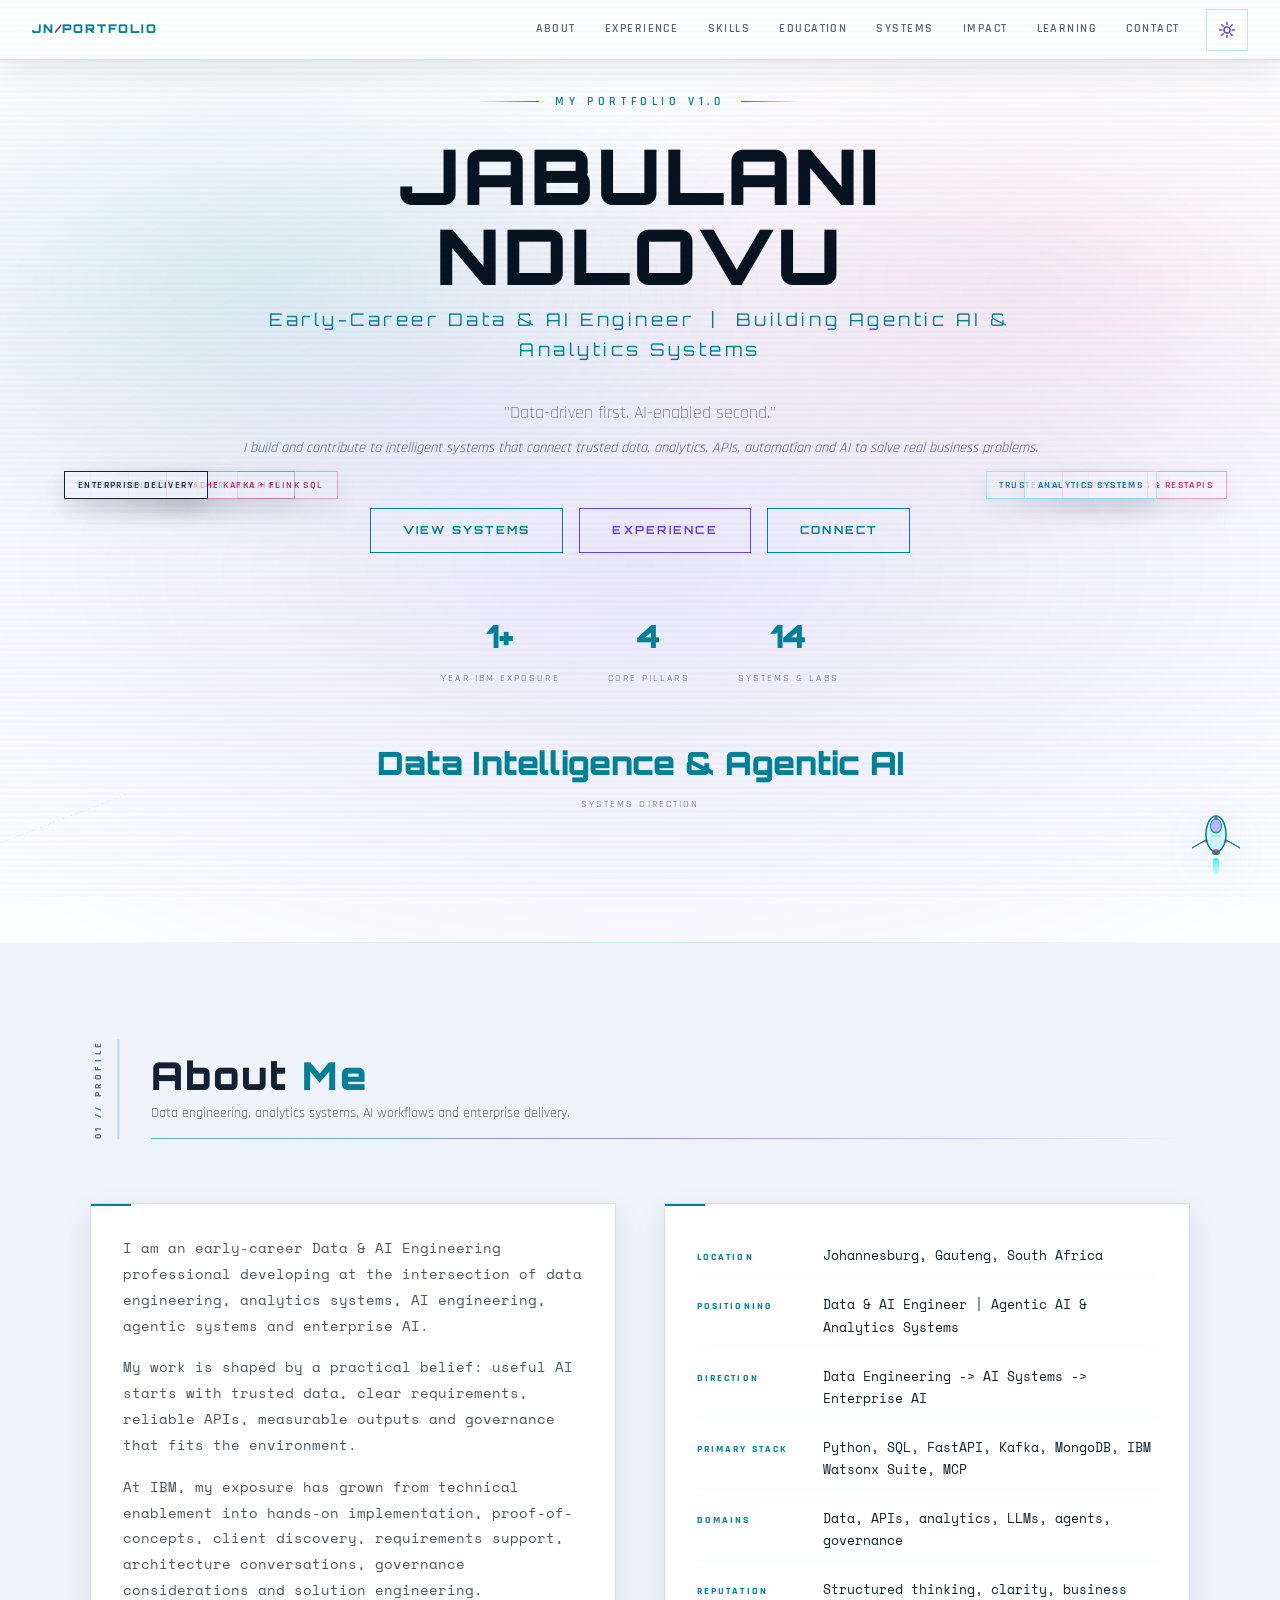
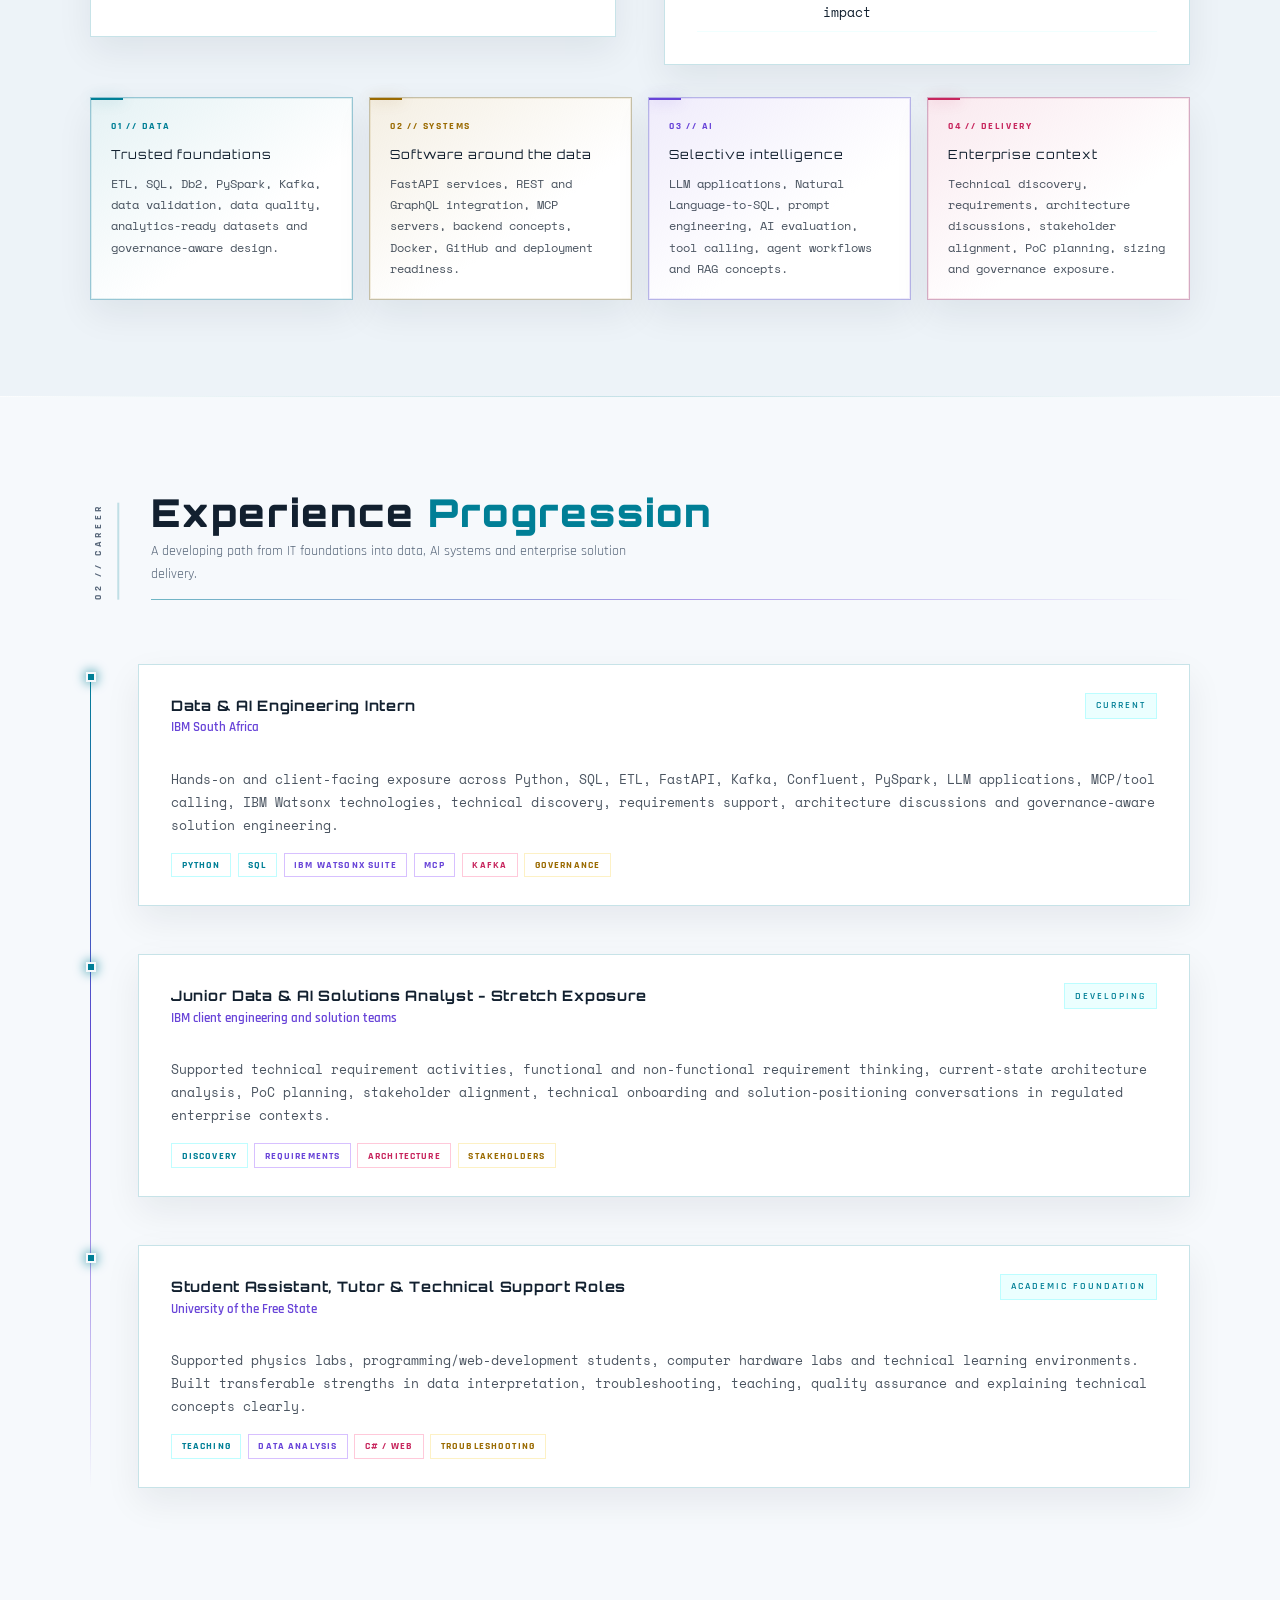
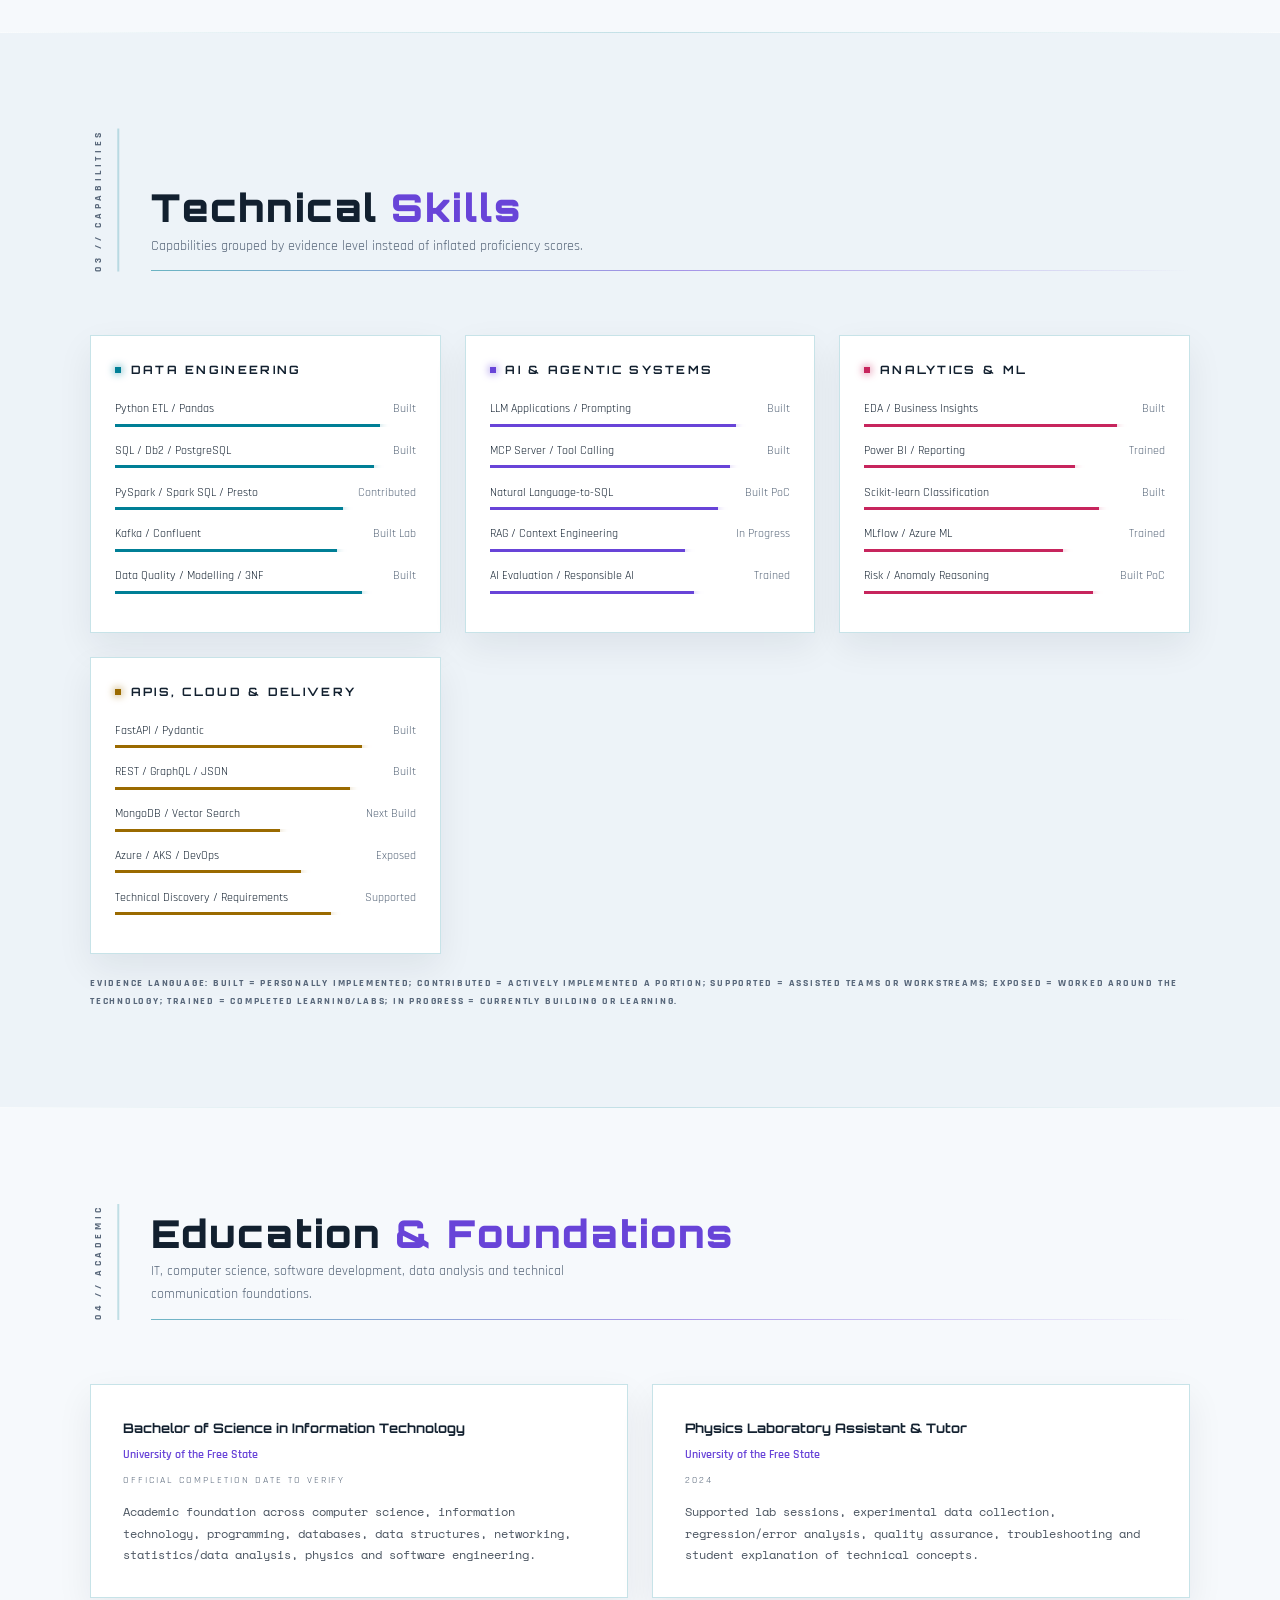
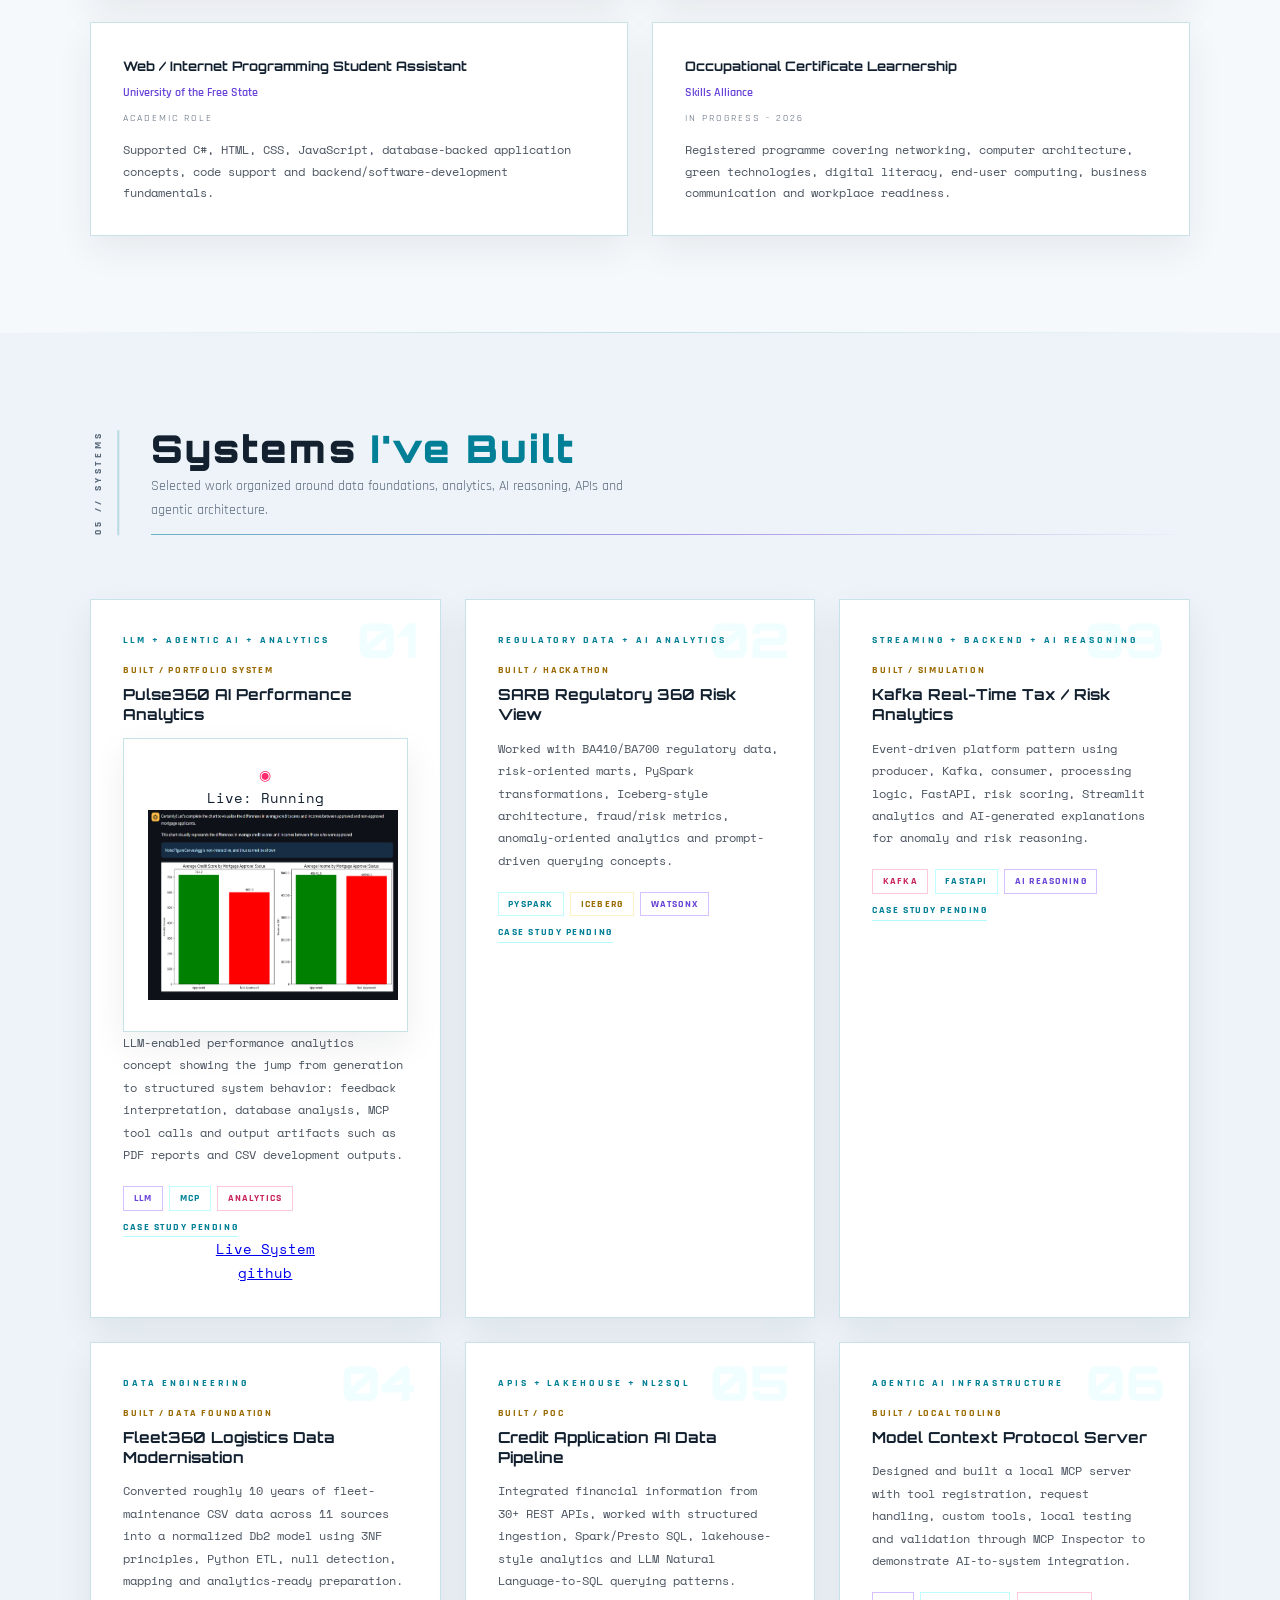
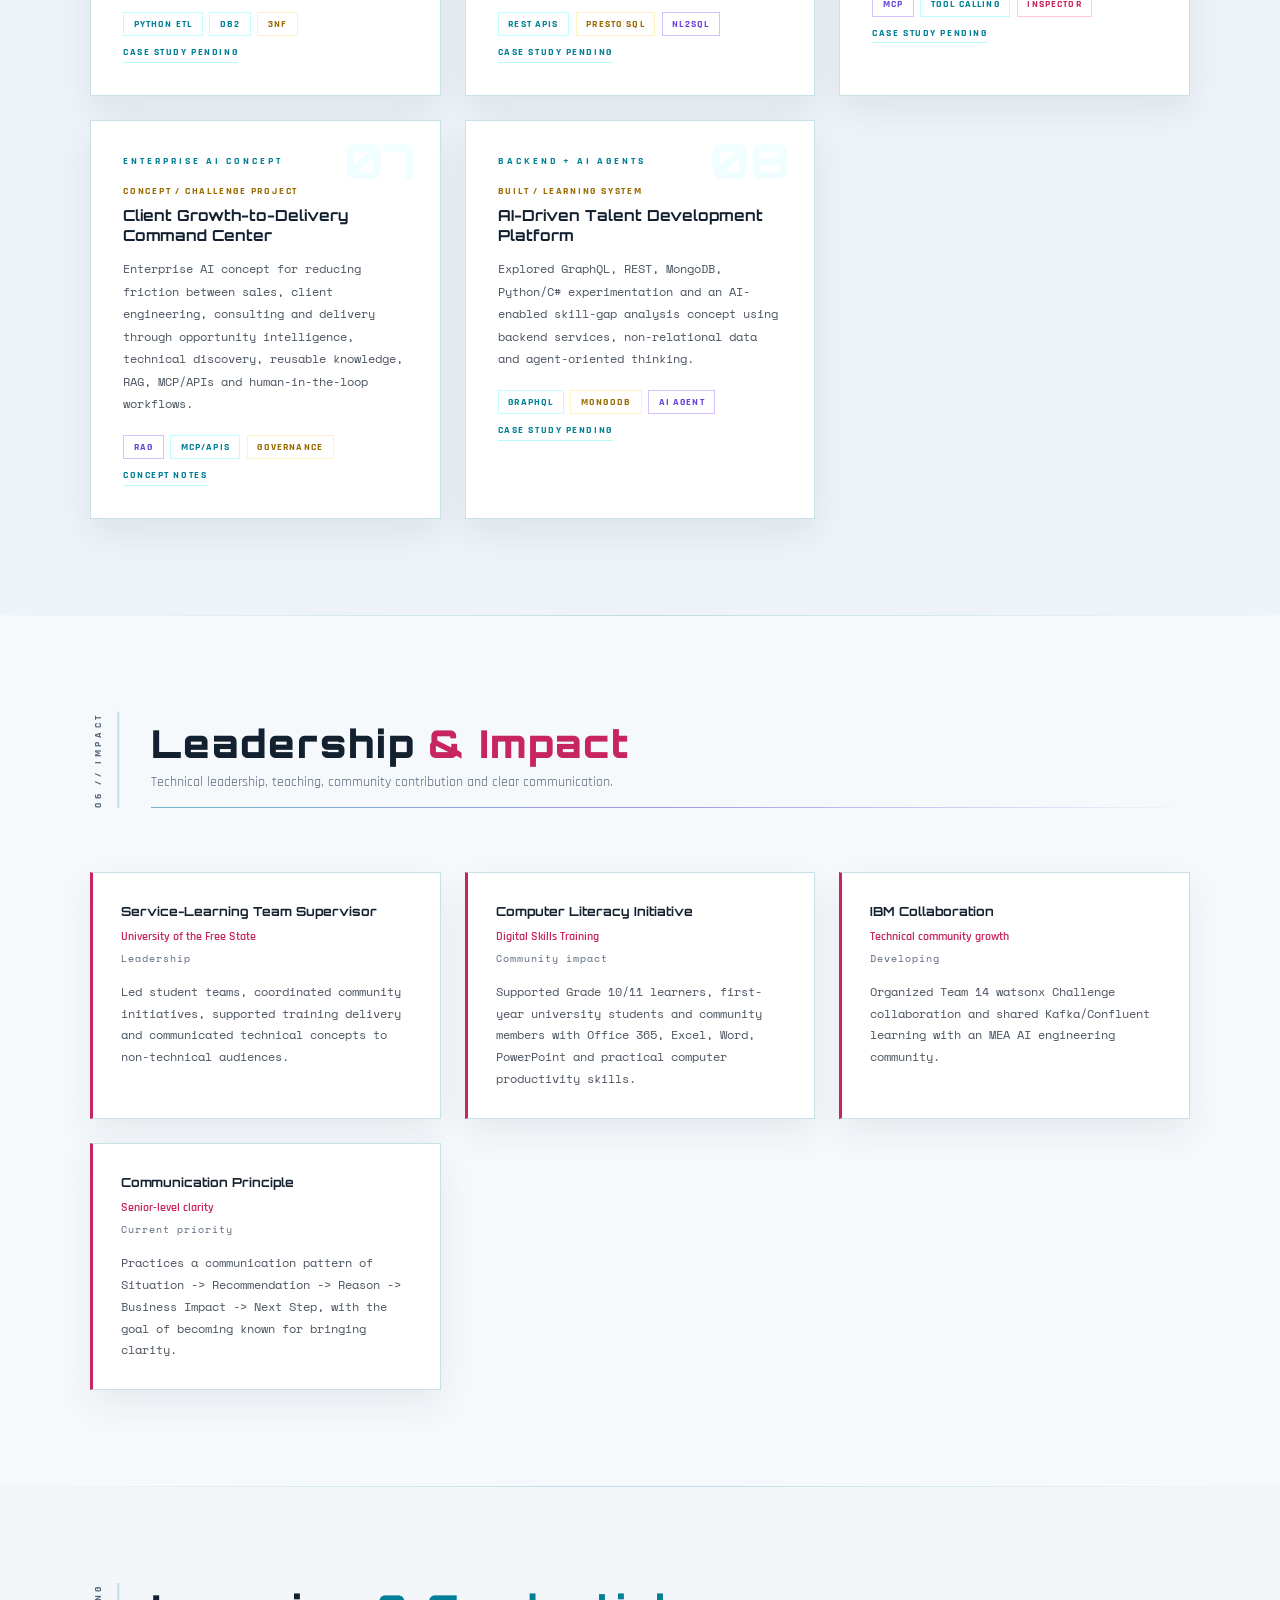
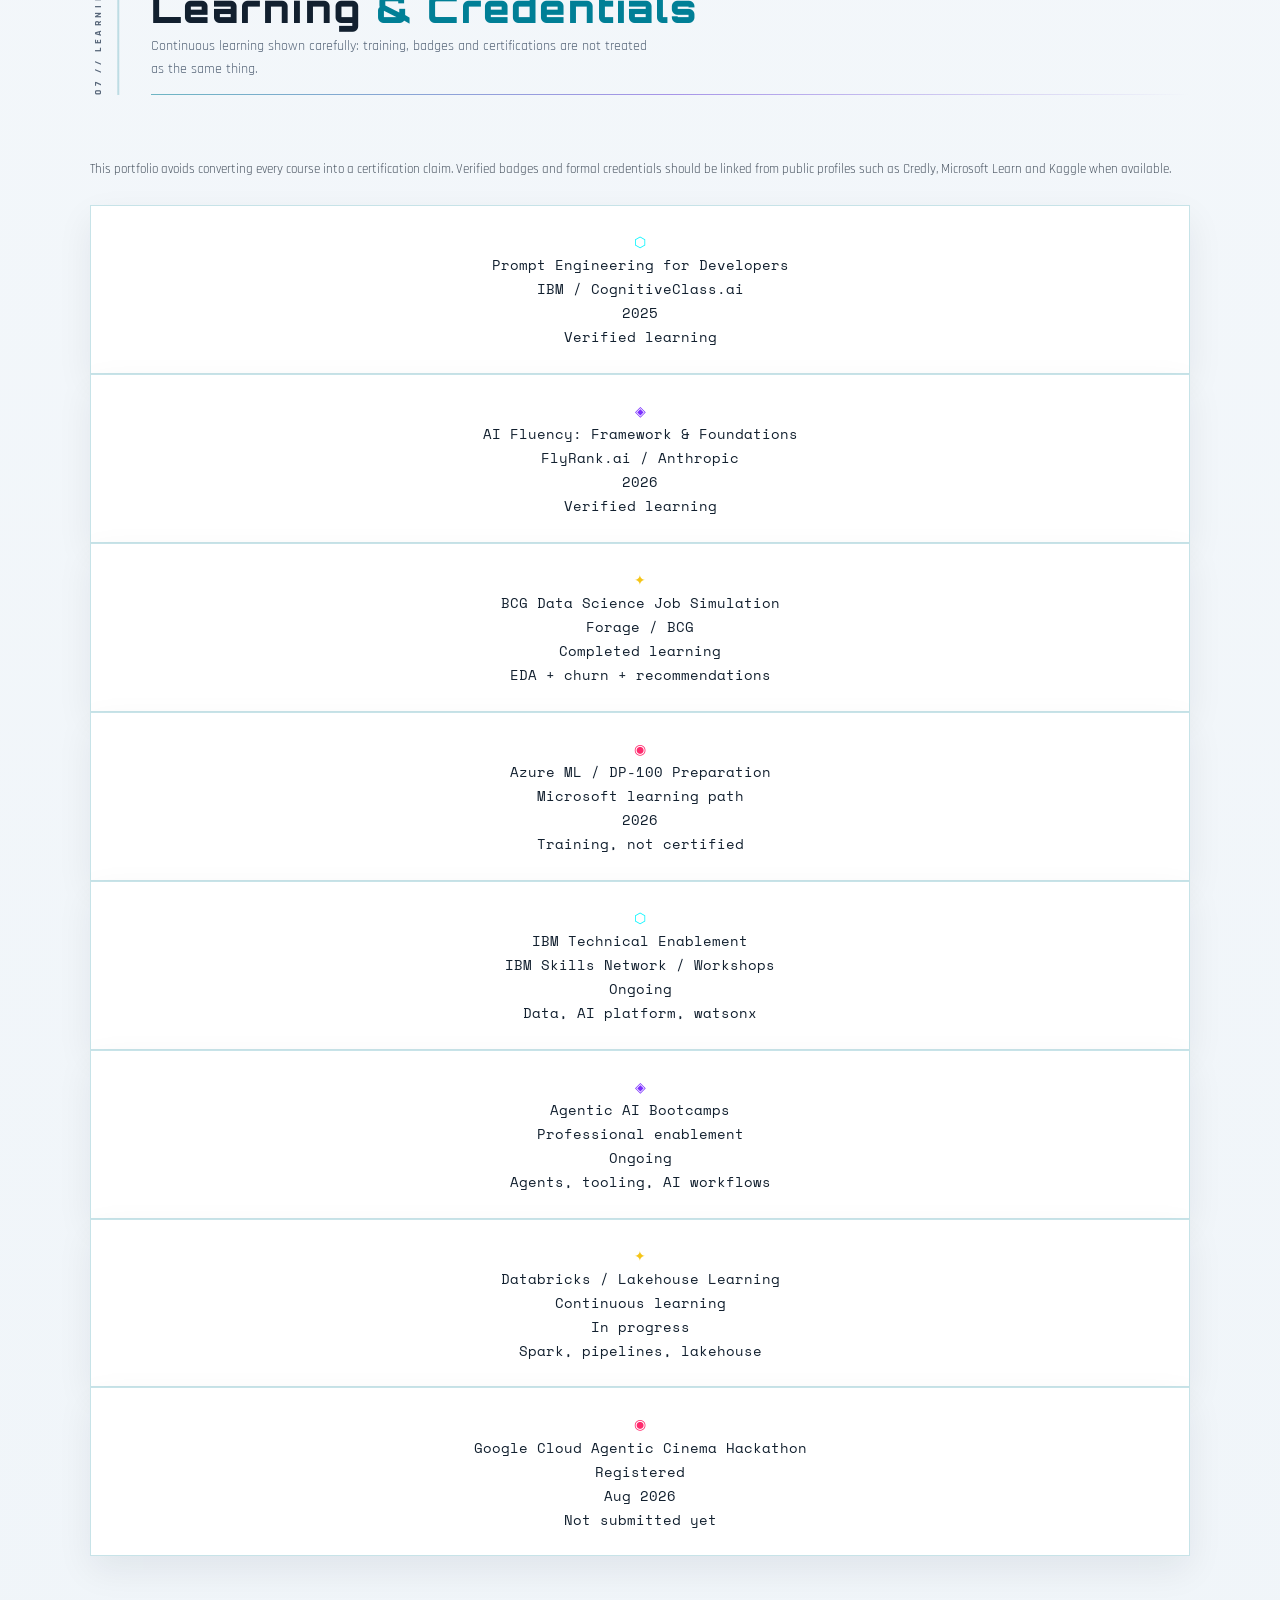
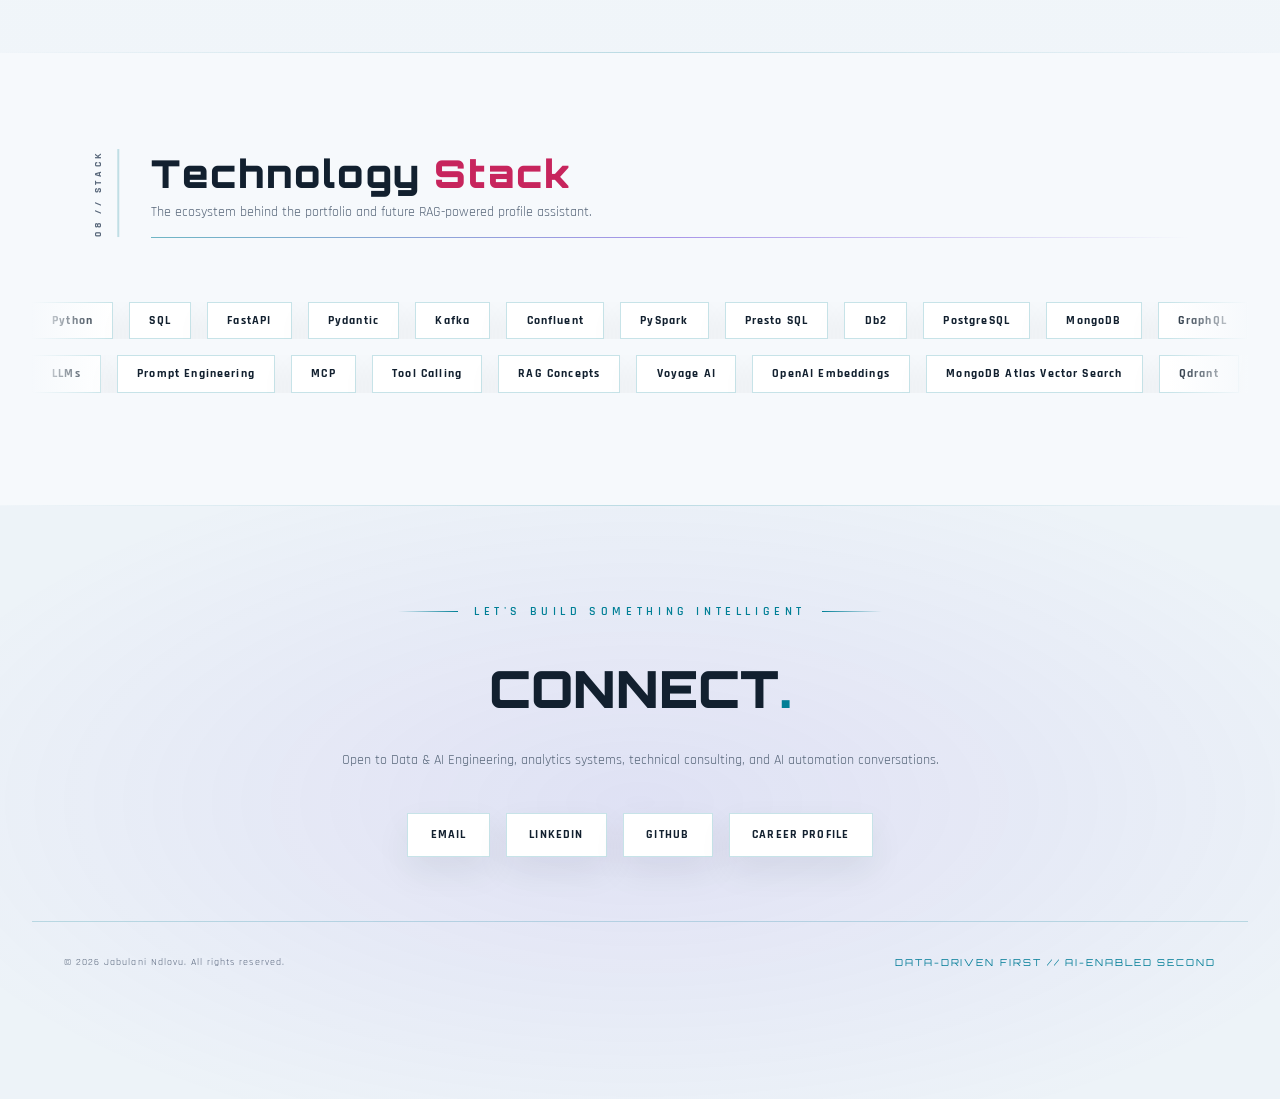
==== commit 7df517f5: "I updated the actual portfolio files in: index.html, README.md What changed: - Added the light theme" ====
--- a/index.html
+++ b/index.html
@@ -3,7 +3,7 @@
 <head>
 <meta charset="UTF-8">
 <meta name="viewport" content="width=device-width, initial-scale=1.0">
-<title>JABULANI NDLOVU // DATA + AI ENGINEER</title>
+<title>JABULANI NDLOVU // EARLY-CAREER DATA + AI ENGINEER</title>
 <link rel="preconnect" href="https://fonts.googleapis.com">
 <link href="https://fonts.googleapis.com/css2?family=Orbitron:wght@400;700;900&family=Space+Mono:ital,wght@0,400;0,700;1,400&family=Rajdhani:wght@300;400;600;700&display=swap" rel="stylesheet">
 <style>
@@ -29,6 +29,22 @@
     --font-sub:  'Rajdhani', sans-serif;
   }
 
+  body.theme-light {
+    --void:      #f6f9fc;
+    --navy:      #edf3f8;
+    --panel:     #ffffff;
+    --cyan:      #007f96;
+    --violet:    #6844d8;
+    --magenta:   #c7255d;
+    --gold:      #9a6a00;
+    --ghost:     #12202f;
+    --muted:     #58677a;
+    --border:    rgba(0,127,150,0.22);
+    --glow-c:    0 0 0 1px rgba(0,127,150,0.08), 0 12px 32px rgba(0,127,150,0.14);
+    --glow-v:    0 0 0 1px rgba(104,68,216,0.08), 0 12px 32px rgba(104,68,216,0.14);
+    --glow-m:    0 0 0 1px rgba(199,37,93,0.08), 0 12px 32px rgba(199,37,93,0.14);
+  }
+
   /* =============================================
      RESET + BASE
   ============================================= */
@@ -43,6 +59,12 @@
     font-size: 14px;
     line-height: 1.7;
     overflow-x: hidden;
+  }
+
+  body.theme-light {
+    background:
+      linear-gradient(180deg, rgba(255,255,255,0.9), rgba(237,243,248,0.82)),
+      var(--void);
   }
 
   /* Scanline overlay */
@@ -59,6 +81,16 @@
     );
     pointer-events: none;
     z-index: 9999;
+  }
+
+  body.theme-light::before {
+    background: repeating-linear-gradient(
+      0deg,
+      transparent,
+      transparent 3px,
+      rgba(0,127,150,0.025) 3px,
+      rgba(0,127,150,0.025) 6px
+    );
   }
 
   /* =============================================
@@ -85,6 +117,11 @@
     height: 60px;
   }
 
+  body.theme-light nav {
+    background: rgba(255,255,255,0.92);
+    box-shadow: 0 12px 30px rgba(15,23,42,0.08);
+  }
+
   .nav-logo {
     font-family: var(--font-hd);
     font-size: 0.75rem;
@@ -100,6 +137,12 @@
     display: flex;
     gap: 0;
     list-style: none;
+  }
+
+  .nav-actions {
+    display: flex;
+    align-items: center;
+    gap: 0.75rem;
   }
 
   .nav-links a {
@@ -122,6 +165,44 @@
     background: rgba(0,245,255,0.05);
     text-shadow: var(--glow-c);
   }
+
+  .theme-toggle {
+    width: 42px;
+    height: 42px;
+    border: 1px solid var(--border);
+    background: rgba(0,245,255,0.06);
+    color: var(--cyan);
+    display: inline-flex;
+    align-items: center;
+    justify-content: center;
+    cursor: pointer;
+    position: relative;
+    transition: all 0.25s ease;
+  }
+
+  .theme-toggle:hover {
+    border-color: var(--cyan);
+    box-shadow: var(--glow-c);
+    transform: translateY(-1px);
+  }
+
+  .theme-toggle:focus-visible {
+    outline: 2px solid var(--cyan);
+    outline-offset: 3px;
+  }
+
+  .theme-toggle svg {
+    width: 18px;
+    height: 18px;
+  }
+
+  .theme-toggle .sun-icon { display: none; }
+  body.theme-light .theme-toggle {
+    background: rgba(255,255,255,0.75);
+    color: var(--violet);
+  }
+  body.theme-light .theme-toggle .moon-icon { display: none; }
+  body.theme-light .theme-toggle .sun-icon { display: block; }
 
   /* =============================================
      HERO
@@ -151,6 +232,12 @@
     pointer-events: none;
   }
 
+  body.theme-light #hero::before {
+    background:
+      linear-gradient(90deg, rgba(0,127,150,0.12) 1px, transparent 1px),
+      linear-gradient(rgba(0,127,150,0.12) 1px, transparent 1px);
+  }
+
   /* Radial ambient glow */
   #hero::after {
     content: '';
@@ -163,6 +250,13 @@
     pointer-events: none;
   }
 
+  body.theme-light #hero::after {
+    background:
+      radial-gradient(ellipse 70% 50% at 50% 60%, rgba(104,68,216,0.12), transparent),
+      radial-gradient(ellipse 40% 30% at 20% 30%, rgba(0,127,150,0.12), transparent),
+      radial-gradient(ellipse 40% 30% at 80% 30%, rgba(199,37,93,0.08), transparent);
+  }
+
   .hero-inner {
     position: relative;
     z-index: 2;
@@ -204,6 +298,8 @@
     position: relative;
   }
 
+  body.theme-light .hero-name { color: #07121f; }
+
   /* Glitch effect */
   .hero-name::before, .hero-name::after {
     content: attr(data-text);
@@ -217,7 +313,7 @@
   .hero-name::before {
     color: var(--cyan);
     clip-path: polygon(0 20%, 100% 20%, 100% 40%, 0 40%);
-    animation: glitch-top 4s infinite;
+    animation: glitch-top 1s infinite;
     opacity: 0;
   }
   .hero-name::after {
@@ -352,10 +448,10 @@
   .hero-chips {
     position: absolute;
     top: 50%; left: 50%;
-    transform: translate(-50%,-50%);
+    transform: translate(-45%,-50%);
     width: 100%;
     pointer-events: none;
-    z-index: 1;
+    z-index: 1.5;
   }
 
   .chip {
@@ -367,11 +463,15 @@
     text-transform: uppercase;
     padding: 0.3rem 0.8rem;
     border: 1px solid;
-    animation: float 6s ease-in-out infinite;
+    animation: float 4s ease-in-out infinite;
   }
   .chip.c { border-color: rgba(0,245,255,0.4); color: var(--cyan); }
   .chip.v { border-color: rgba(123,47,255,0.4); color: var(--violet); }
   .chip.m { border-color: rgba(255,42,109,0.4); color: var(--magenta); }
+  body.theme-light .chip {
+    background: rgba(255,255,255,0.72);
+    box-shadow: 0 10px 24px rgba(15,23,42,0.07);
+  }
 
   @keyframes float {
     0%,100% { transform: translateY(0); }
@@ -482,6 +582,16 @@
     line-height: 1.9;
     color: rgba(224,224,255,0.75);
     margin-bottom: 1rem;
+  }
+
+  body.theme-light .about-block p,
+  body.theme-light .exp-desc,
+  body.theme-light .edu-desc,
+  body.theme-light .project-desc,
+  body.theme-light .vol-desc,
+  body.theme-light .signal-copy,
+  body.theme-light .learning-note {
+    color: rgba(18,32,47,0.76);
   }
 
   .about-block p:last-child { margin-bottom: 0; }
@@ -976,6 +1086,18 @@
   z-index: 1000;
 }
 
+body.theme-light .tooltip-text {
+  background: #ffffff;
+  color: #12202f;
+  box-shadow:
+    0 16px 34px rgba(15,23,42,.16),
+    0 0 0 1px rgba(154,106,0,.1);
+}
+
+body.theme-light .tooltip-text::after {
+  border-color: #ffffff transparent transparent transparent;
+}
+
 .tooltip-text::after {
   content: "";
   position: absolute;
@@ -1067,6 +1189,11 @@
     background:
       radial-gradient(ellipse 60% 60% at 50% 50%, rgba(123,47,255,0.1), transparent);
     pointer-events: none;
+  }
+
+  body.theme-light #contact::before {
+    background:
+      radial-gradient(ellipse 60% 60% at 50% 50%, rgba(104,68,216,0.1), transparent);
   }
 
   .contact-inner { position: relative; z-index: 1; }
@@ -1251,42 +1378,130 @@
     margin-bottom: 1.4rem;
   }
 
+  body.theme-light .signal-card,
+  body.theme-light .about-block,
+  body.theme-light .exp-card,
+  body.theme-light .skill-cluster,
+  body.theme-light .edu-card,
+  body.theme-light .project-card,
+  body.theme-light .vol-card,
+  body.theme-light .badge-card,
+  body.theme-light .stack-pill,
+  body.theme-light .contact-link {
+    box-shadow: 0 14px 34px rgba(15,23,42,0.07);
+  }
+
+  body.theme-light .section-line {
+    opacity: 0.55;
+  }
+
+  body.theme-light .btn-primary:hover {
+    color: #ffffff;
+  }
+  /* Mode-aware pillar cards */
+  .signal-card {
+    --pillar-accent: var(--cyan);
+    --pillar-fill: rgba(0,245,255,0.06);
+    background:
+      linear-gradient(145deg, var(--pillar-fill), rgba(17,17,36,0.72) 58%),
+      var(--panel);
+    border-color: color-mix(in srgb, var(--pillar-accent) 32%, transparent);
+  }
+
+  .signal-card::before {
+    background: var(--pillar-accent);
+    box-shadow: 0 0 14px color-mix(in srgb, var(--pillar-accent) 42%, transparent);
+  }
+
+  .signal-card::after {
+    content: '';
+    position: absolute;
+    inset: 0;
+    border: 1px solid color-mix(in srgb, var(--pillar-accent) 16%, transparent);
+    pointer-events: none;
+    opacity: 0.6;
+  }
+
+  .pillar-data { --pillar-accent: var(--cyan); --pillar-fill: rgba(0,245,255,0.07); }
+  .pillar-systems { --pillar-accent: var(--gold); --pillar-fill: rgba(245,197,24,0.07); }
+  .pillar-ai { --pillar-accent: var(--violet); --pillar-fill: rgba(123,47,255,0.08); }
+  .pillar-delivery { --pillar-accent: var(--magenta); --pillar-fill: rgba(255,42,109,0.07); }
+
+  .signal-card .signal-kicker { color: var(--pillar-accent); }
+
+  body.theme-light .signal-card {
+    background:
+      linear-gradient(145deg, var(--pillar-fill), rgba(255,255,255,0.94) 62%),
+      #ffffff;
+    border-color: color-mix(in srgb, var(--pillar-accent) 30%, #d8e4ee);
+  }
+
+  body.theme-light .pillar-data { --pillar-fill: rgba(0,127,150,0.10); }
+  body.theme-light .pillar-systems { --pillar-fill: rgba(154,106,0,0.11); }
+  body.theme-light .pillar-ai { --pillar-fill: rgba(104,68,216,0.10); }
+  body.theme-light .pillar-delivery { --pillar-fill: rgba(199,37,93,0.10); }
+
+  body.theme-light .signal-card::after {
+    border-color: color-mix(in srgb, var(--pillar-accent) 18%, transparent);
+  }
+
 </style>
 </head>
 <body>
+<script>
+  (function() {
+    try {
+      const theme = localStorage.getItem('jn_portfolio_theme');
+      const prefersLight = window.matchMedia && window.matchMedia('(prefers-color-scheme: light)').matches;
+      if (theme === 'light' || (!theme && prefersLight)) document.body.classList.add('theme-light');
+    } catch (e) {}
+  })();
+</script>
 
 <!-- ===================== NAV ===================== -->
 <nav>
   <div class="nav-logo">JN<span>/</span>PORTFOLIO</div>
-  <ul class="nav-links">
-    <li><a href="#about">About</a></li>
-    <li><a href="#experience">Experience</a></li>
-    <li><a href="#skills">Skills</a></li>
-    <li><a href="#education">Education</a></li>
-    <li><a href="#projects">Systems</a></li>
-    <li><a href="#volunteer">Impact</a></li>
-    <li><a href="#badges">Learning</a></li>
-    <li><a href="#contact">Contact</a></li>
-  </ul>
+  <div class="nav-actions">
+    <ul class="nav-links">
+      <li><a href="#about">About</a></li>
+      <li><a href="#experience">Experience</a></li>
+      <li><a href="#skills">Skills</a></li>
+      <li><a href="#education">Education</a></li>
+      <li><a href="#projects">Systems</a></li>
+      <li><a href="#volunteer">Impact</a></li>
+      <li><a href="#badges">Learning</a></li>
+      <li><a href="#contact">Contact</a></li>
+    </ul>
+    <button class="theme-toggle" id="theme-toggle" type="button" aria-label="Switch to light theme" aria-pressed="false" title="Toggle light theme">
+      <svg class="moon-icon" viewBox="0 0 24 24" fill="none" aria-hidden="true">
+        <path d="M21 14.5A8.5 8.5 0 0 1 9.5 3a7 7 0 1 0 11.5 11.5Z" stroke="currentColor" stroke-width="2" stroke-linejoin="round"/>
+      </svg>
+      <svg class="sun-icon" viewBox="0 0 24 24" fill="none" aria-hidden="true">
+        <circle cx="12" cy="12" r="4" stroke="currentColor" stroke-width="2"/>
+        <path d="M12 2v3M12 19v3M4.93 4.93l2.12 2.12M16.95 16.95l2.12 2.12M2 12h3M19 12h3M4.93 19.07l2.12-2.12M16.95 7.05l2.12-2.12" stroke="currentColor" stroke-width="2" stroke-linecap="round"/>
+      </svg>
+    </button>
+  </div>
 </nav>
 
 <!-- ===================== HERO ===================== -->
 <section id="hero">
   <div class="hero-chips" aria-hidden="true">
+    <div class="chip g">Requirements Gathering</div>
     <div class="chip c">Trusted Data</div>
-    <div class="chip v">Agentic AI</div>
-    <div class="chip m">Python APIs</div>
-    <div class="chip c">IBM Watsonx</div>
+    <div class="chip v">Agentic AI Developer</div>
+    <div class="chip m">FastAPIs & RestAPIs</div>
+    <div class="chip c">IBM Watsonx Suite</div>
     <div class="chip v">MCP Tools</div>
-    <div class="chip m">Kafka + FastAPI</div>
+    <div class="chip m">Apache Kafka + Flink SQL</div>
     <div class="chip c">Analytics Systems</div>
     <div class="chip g">Enterprise Delivery</div>
   </div>
 
   <div class="hero-inner">
-    <div class="hero-eyebrow">Portfolio // Career Knowledge Base v3.0</div>
+    <div class="hero-eyebrow">My Portfolio v1.0</div>
     <h1 class="hero-name" data-text="JABULANI NDLOVU">JABULANI NDLOVU</h1>
-    <p class="hero-title">Data &amp; AI Engineer &nbsp;|&nbsp; Building Agentic AI &amp; Analytics Systems</p>
+    <p class="hero-title">Early-Career Data &amp; AI Engineer  &nbsp;|&nbsp; Building Agentic AI &amp; Analytics Systems</p>
     <p class="hero-tagline">"Data-driven first. AI-enabled second."</p>
     <p class="hero-sub">I build and contribute to intelligent systems that connect trusted data, analytics, APIs, automation and AI to solve real business problems.</p>
 
@@ -1310,7 +1525,7 @@
         <span class="lbl">Systems &amp; Labs</span>
       </div>
       <div class="hero-stat">
-        <span class="num">AI</span>
+        <span class="num">Data Intelligence &amp; Agentic AI</span>
         <span class="lbl">Systems Direction</span>
       </div>
     </div>
@@ -1353,7 +1568,7 @@
           </div>
           <div class="kv-row">
             <span class="kv-key">Primary Stack</span>
-            <span class="kv-val">Python, SQL, FastAPI, Kafka, MongoDB, watsonx, MCP</span>
+            <span class="kv-val">Python, SQL, FastAPI, Kafka, MongoDB, IBM Watsonx Suite, MCP</span>
           </div>
           <div class="kv-row">
             <span class="kv-key">Domains</span>
@@ -1368,23 +1583,19 @@
     </div>
 
     <div class="signal-grid fade-up">
-      <div class="signal-card">
-        <div class="signal-kicker">01 // Data</div>
+      <div class="signal-card pillar-data">       <div class="signal-kicker">01 // Data</div>
         <div class="signal-title">Trusted foundations</div>
         <p class="signal-copy">ETL, SQL, Db2, PySpark, Kafka, data validation, data quality, analytics-ready datasets and governance-aware design.</p>
       </div>
-      <div class="signal-card">
-        <div class="signal-kicker">02 // Systems</div>
+      <div class="signal-card pillar-systems">       <div class="signal-kicker">02 // Systems</div>
         <div class="signal-title">Software around the data</div>
         <p class="signal-copy">FastAPI services, REST and GraphQL integration, MCP servers, backend concepts, Docker, GitHub and deployment readiness.</p>
       </div>
-      <div class="signal-card">
-        <div class="signal-kicker">03 // AI</div>
+      <div class="signal-card pillar-ai">       <div class="signal-kicker">03 // AI</div>
         <div class="signal-title">Selective intelligence</div>
         <p class="signal-copy">LLM applications, Natural Language-to-SQL, prompt engineering, AI evaluation, tool calling, agent workflows and RAG concepts.</p>
       </div>
-      <div class="signal-card">
-        <div class="signal-kicker">04 // Delivery</div>
+      <div class="signal-card pillar-delivery">       <div class="signal-kicker">04 // Delivery</div>
         <div class="signal-title">Enterprise context</div>
         <p class="signal-copy">Technical discovery, requirements, architecture discussions, stakeholder alignment, PoC planning, sizing and governance exposure.</p>
       </div>
@@ -1416,11 +1627,11 @@
             </div>
             <span class="exp-period">Current</span>
           </div>
-          <p class="exp-desc">Hands-on and client-facing exposure across Python, SQL, ETL, FastAPI, Kafka, Confluent, PySpark, LLM applications, MCP/tool calling, watsonx technologies, technical discovery, requirements support, architecture discussions and governance-aware solution engineering.</p>
+          <p class="exp-desc">Hands-on and client-facing exposure across Python, SQL, ETL, FastAPI, Kafka, Confluent, PySpark, LLM applications, MCP/tool calling, IBM Watsonx technologies, technical discovery, requirements support, architecture discussions and governance-aware solution engineering.</p>
           <div class="exp-tags">
             <span class="tag c">Python</span>
             <span class="tag c">SQL</span>
-            <span class="tag v">watsonx</span>
+            <span class="tag v">IBM Watsonx Suite</span>
             <span class="tag v">MCP</span>
             <span class="tag m">Kafka</span>
             <span class="tag g">Governance</span>
@@ -1587,8 +1798,12 @@
         <div class="project-type">LLM + Agentic AI + Analytics</div>
         <div class="project-status">Built / Portfolio System</div>
         <div class="project-name">Pulse360 AI Performance Analytics</div>
+        <div class="badge-card fade-up"><span class="badge-icon" style="color:#ff2a6d">◉</span><div class="badge-name">Live: Running </div><img src="./images/graphs.png" width="250" height="190"/></div>
+
         <p class="project-desc">LLM-enabled performance analytics concept showing the jump from generation to structured system behavior: feedback interpretation, database analysis, MCP tool calls and output artifacts such as PDF reports and CSV development outputs.</p>
         <div class="project-footer"><div class="exp-tags"><span class="tag v">LLM</span><span class="tag c">MCP</span><span class="tag m">Analytics</span></div><a href="#" class="project-link">Case Study Pending</a></div>
+        <div class="" style="text-align: center;"><a href="https://pulse360-gkt8.onrender.com/login">Live System</a></div>
+        <div style="text-align: center;"><a href="https://pulse360-gkt8.onrender.com/login">github</a></div>
       </div>
 
       <div class="project-card fade-up">
@@ -1785,6 +2000,27 @@
 
 <!-- ===================== SCRIPTS ===================== -->
 <script>
+  // Theme toggle with saved visitor preference
+  const themeToggle = document.getElementById('theme-toggle');
+  const savedTheme = localStorage.getItem('jn_portfolio_theme');
+  const prefersLight = window.matchMedia && window.matchMedia('(prefers-color-scheme: light)').matches;
+
+  function applyTheme(theme) {
+    const isLight = theme === 'light';
+    document.body.classList.toggle('theme-light', isLight);
+    themeToggle?.setAttribute('aria-pressed', String(isLight));
+    themeToggle?.setAttribute('aria-label', isLight ? 'Switch to dark theme' : 'Switch to light theme');
+    themeToggle?.setAttribute('title', isLight ? 'Switch to dark theme' : 'Switch to light theme');
+  }
+
+  applyTheme(savedTheme || (prefersLight ? 'light' : 'dark'));
+
+  themeToggle?.addEventListener('click', () => {
+    const nextTheme = document.body.classList.contains('theme-light') ? 'dark' : 'light';
+    localStorage.setItem('jn_portfolio_theme', nextTheme);
+    applyTheme(nextTheme);
+  });
+
   // Intersection Observer for fade-up animations
   const observer = new IntersectionObserver((entries) => {
     entries.forEach((entry, i) => {
@@ -2240,6 +2476,104 @@
     color: var(--cyan);
     font-family: var(--font-hd);
     font-size: 0.6rem;
+  }
+
+  /* Mode-aware Profile Assistant skin */
+  body.theme-light #ship-btn {
+    filter: drop-shadow(0 10px 18px rgba(0,127,150,0.25));
+  }
+
+  body.theme-light #ship-btn:hover {
+    filter: drop-shadow(0 12px 24px rgba(0,127,150,0.35)) drop-shadow(0 0 22px rgba(104,68,216,0.18));
+  }
+
+
+  body.theme-light #ship-btn svg ellipse,
+  body.theme-light #ship-btn svg path {
+    stroke: var(--cyan);
+  }
+
+  body.theme-light #ship-btn svg line {
+    stroke: rgba(0,127,150,0.46);
+  }
+
+  body.theme-light #ship-btn svg circle {
+    fill: var(--magenta);
+  }
+  body.theme-light #ship-btn .ship-tooltip {
+    background: rgba(255,255,255,0.96);
+    border-color: rgba(0,127,150,0.24);
+    color: var(--cyan);
+    box-shadow: 0 12px 26px rgba(15,23,42,0.12);
+  }
+
+  body.theme-light #chat-panel {
+    background: rgba(255,255,255,0.98);
+    border-color: rgba(0,127,150,0.24);
+    box-shadow: 0 20px 52px rgba(15,23,42,0.18), inset 0 0 0 1px rgba(255,255,255,0.8);
+  }
+
+  body.theme-light .chat-header {
+    background: linear-gradient(135deg, rgba(0,127,150,0.08), rgba(104,68,216,0.06));
+    border-bottom-color: rgba(0,127,150,0.14);
+  }
+
+  body.theme-light .chat-avatar {
+    background: linear-gradient(135deg, rgba(0,127,150,0.12), rgba(104,68,216,0.12));
+  }
+
+  body.theme-light .chat-suggestions,
+  body.theme-light .chat-input-row,
+  body.theme-light #analytics-panel {
+    background: rgba(237,243,248,0.86);
+  }
+
+  body.theme-light .sugg-chip {
+    background: rgba(255,255,255,0.88);
+    border-color: rgba(0,127,150,0.18);
+    color: rgba(18,32,47,0.76);
+  }
+
+  body.theme-light .sugg-chip:hover {
+    background: rgba(0,127,150,0.08);
+    color: var(--cyan);
+  }
+
+  body.theme-light .msg.bot .msg-bubble,
+  body.theme-light .typing-indicator {
+    background: rgba(237,243,248,0.96);
+    border-color: rgba(0,127,150,0.16);
+    color: rgba(18,32,47,0.84);
+  }
+
+  body.theme-light .msg.user .msg-bubble {
+    background: rgba(104,68,216,0.92);
+    border-color: rgba(104,68,216,0.36);
+    color: #ffffff;
+  }
+
+  body.theme-light .msg-time,
+  body.theme-light .chat-footer {
+    color: rgba(88,103,122,0.86);
+  }
+
+  body.theme-light #chat-input {
+    background: rgba(255,255,255,0.96);
+    border-color: rgba(0,127,150,0.24);
+    color: #12202f;
+  }
+
+  body.theme-light #chat-input::placeholder {
+    color: rgba(88,103,122,0.82);
+  }
+
+  body.theme-light .analytics-row,
+  body.theme-light .tq-item {
+    border-bottom-color: rgba(15,23,42,0.08);
+  }
+
+  body.theme-light .tq-item {
+    color: rgba(18,32,47,0.7);
   }
 </style>
 
@@ -2633,3 +2967,6 @@
 </script>
 </body>
 </html>
+
+
+
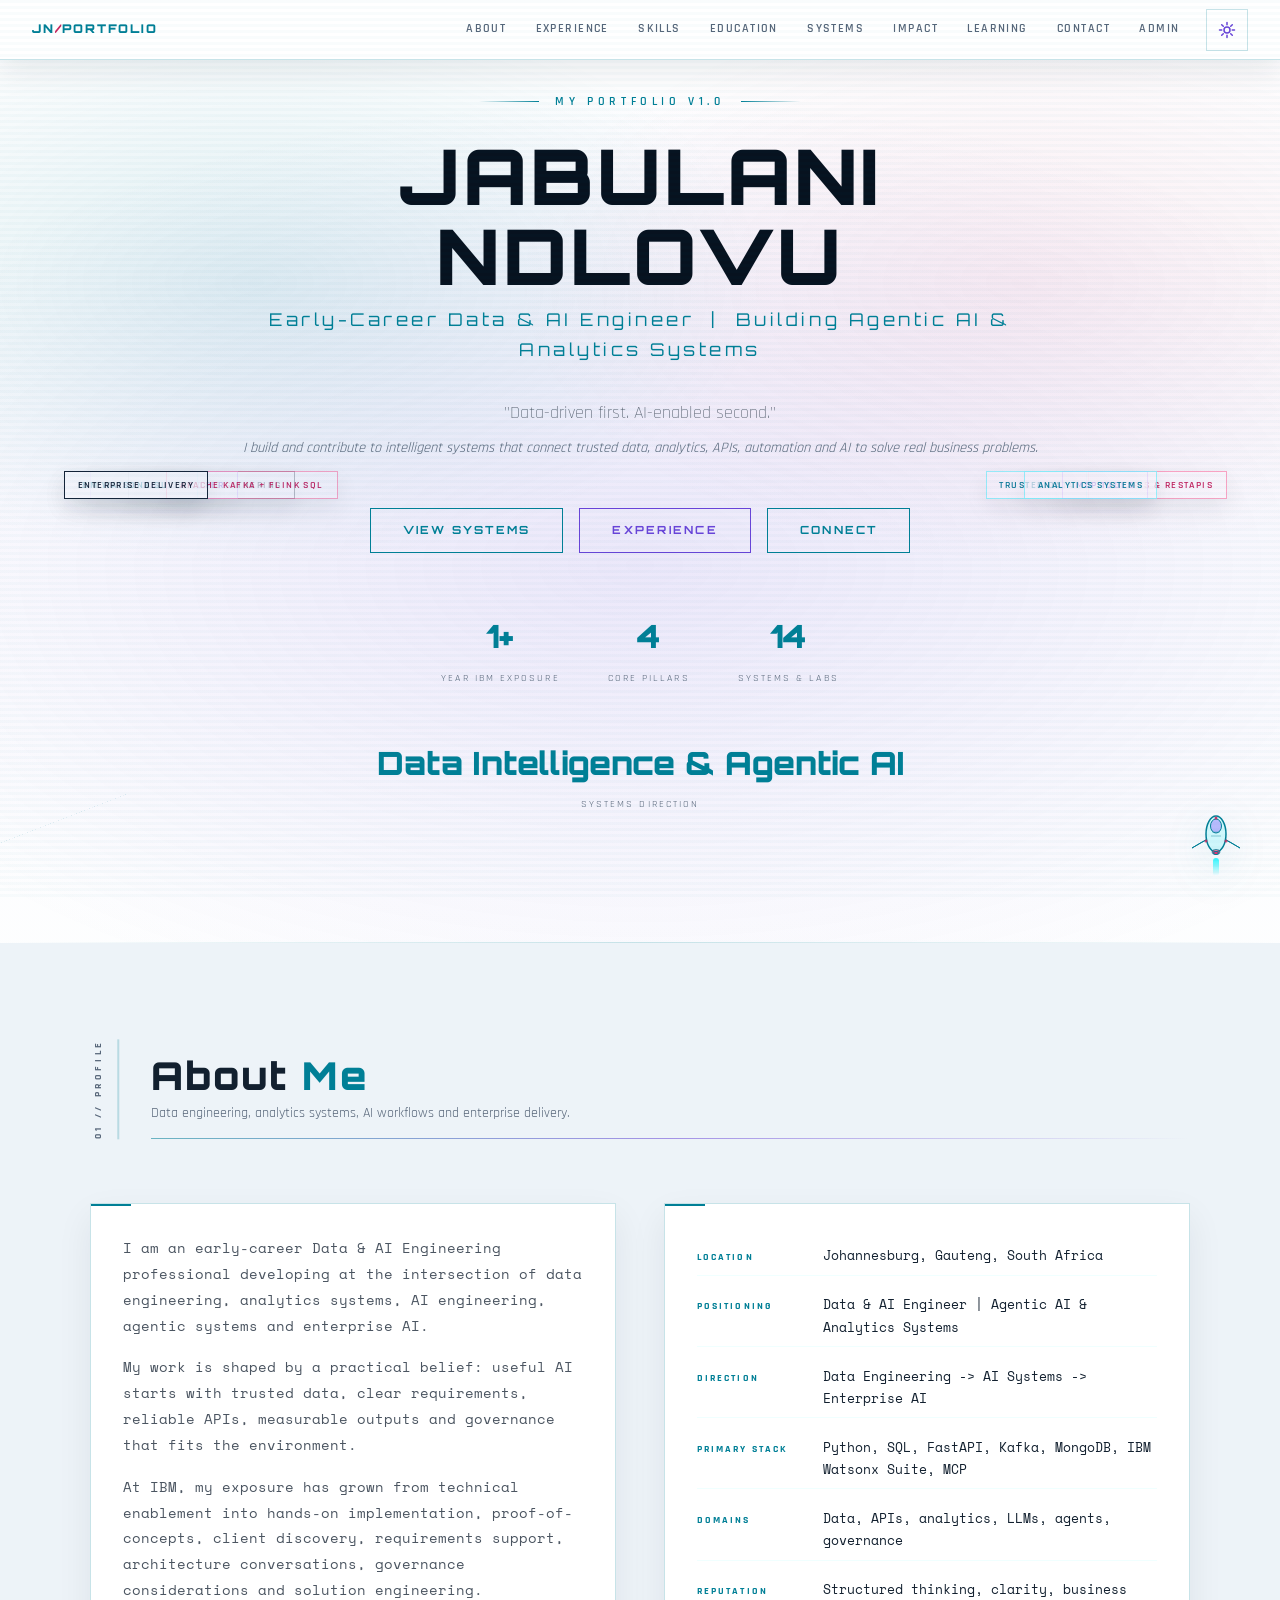
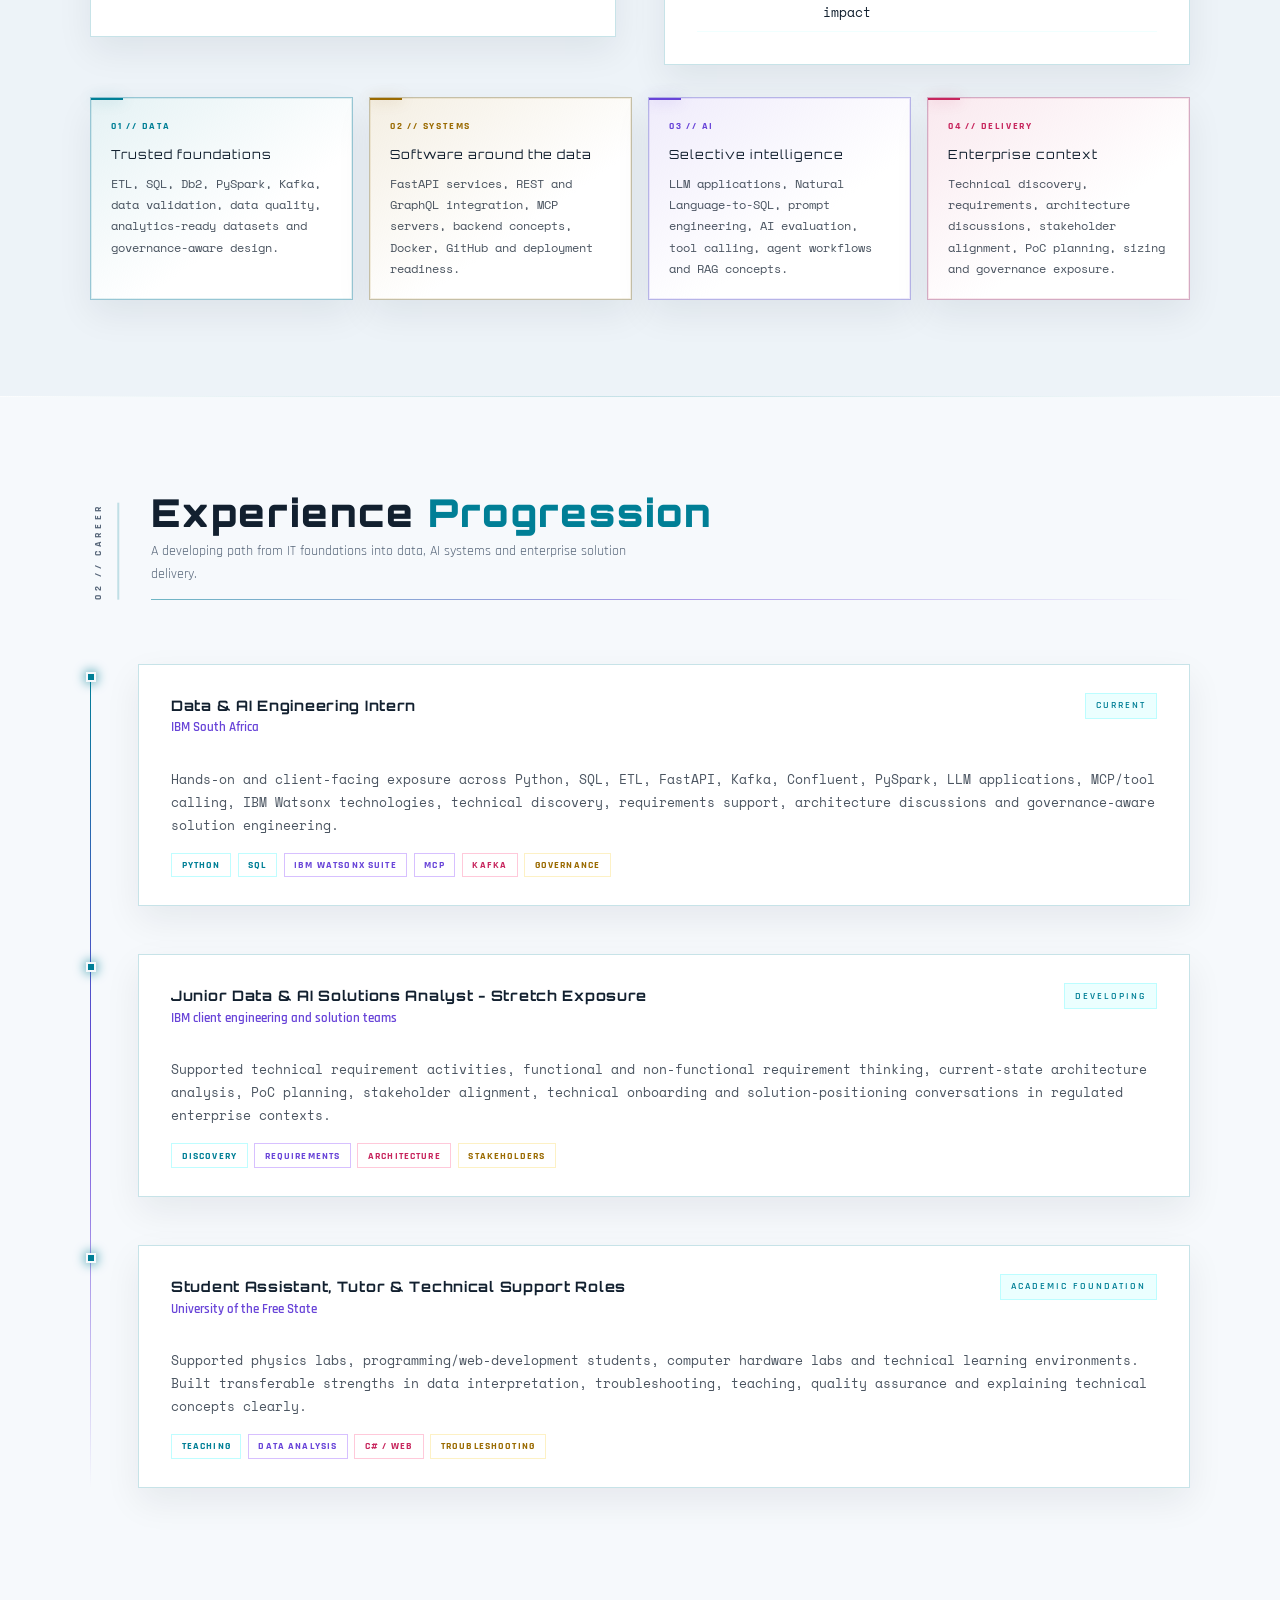
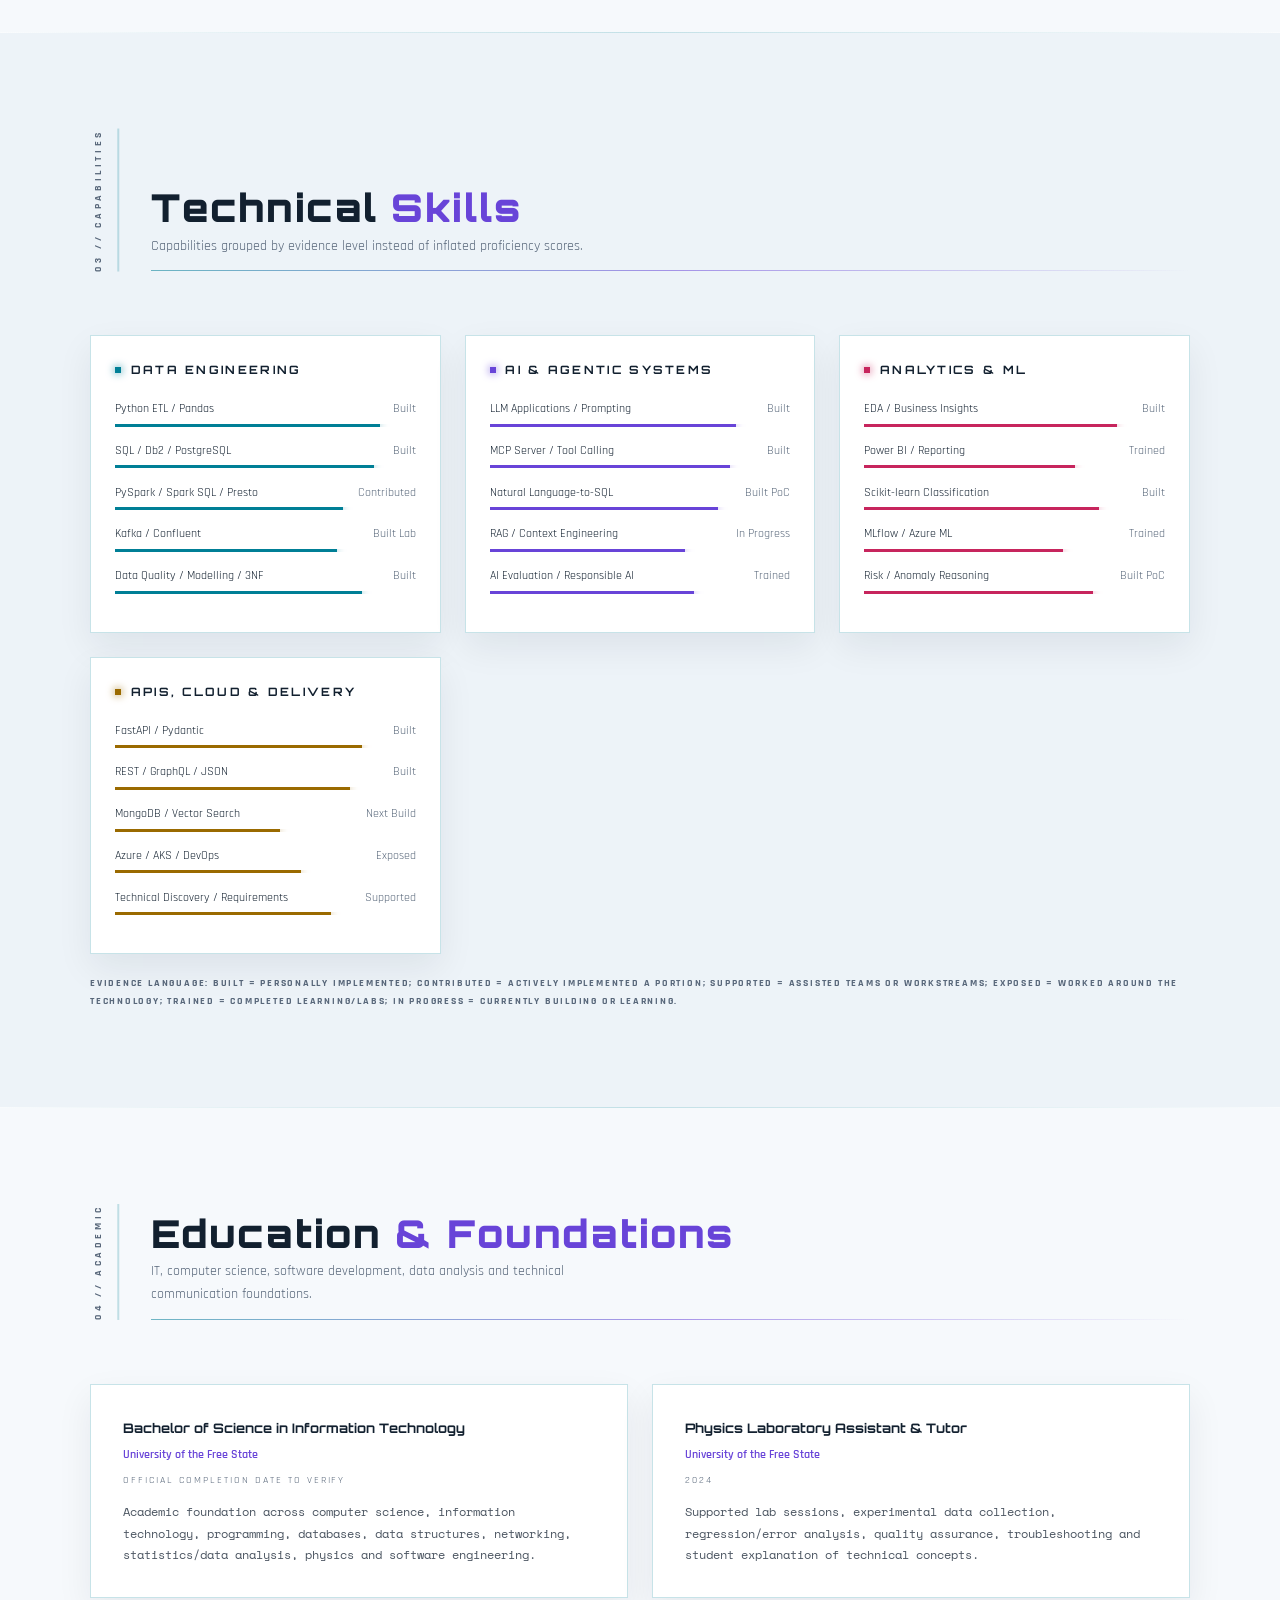
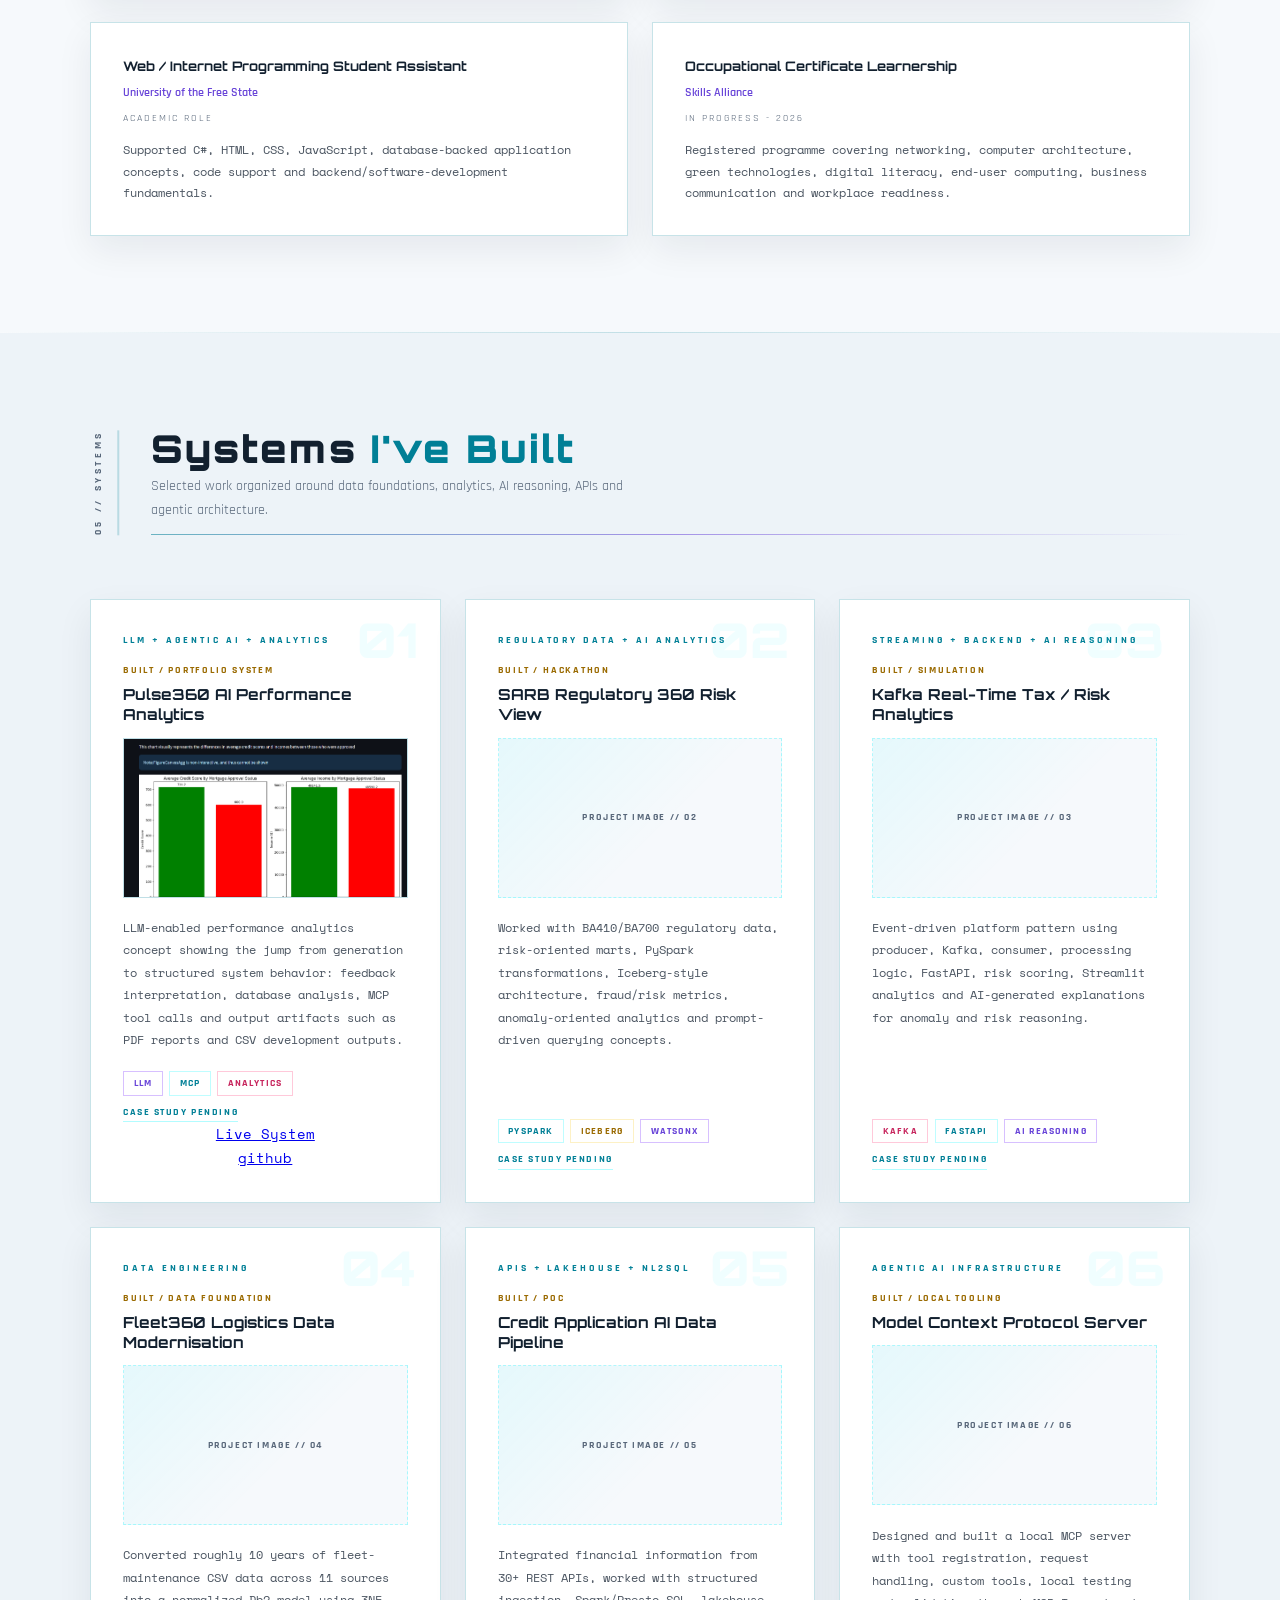
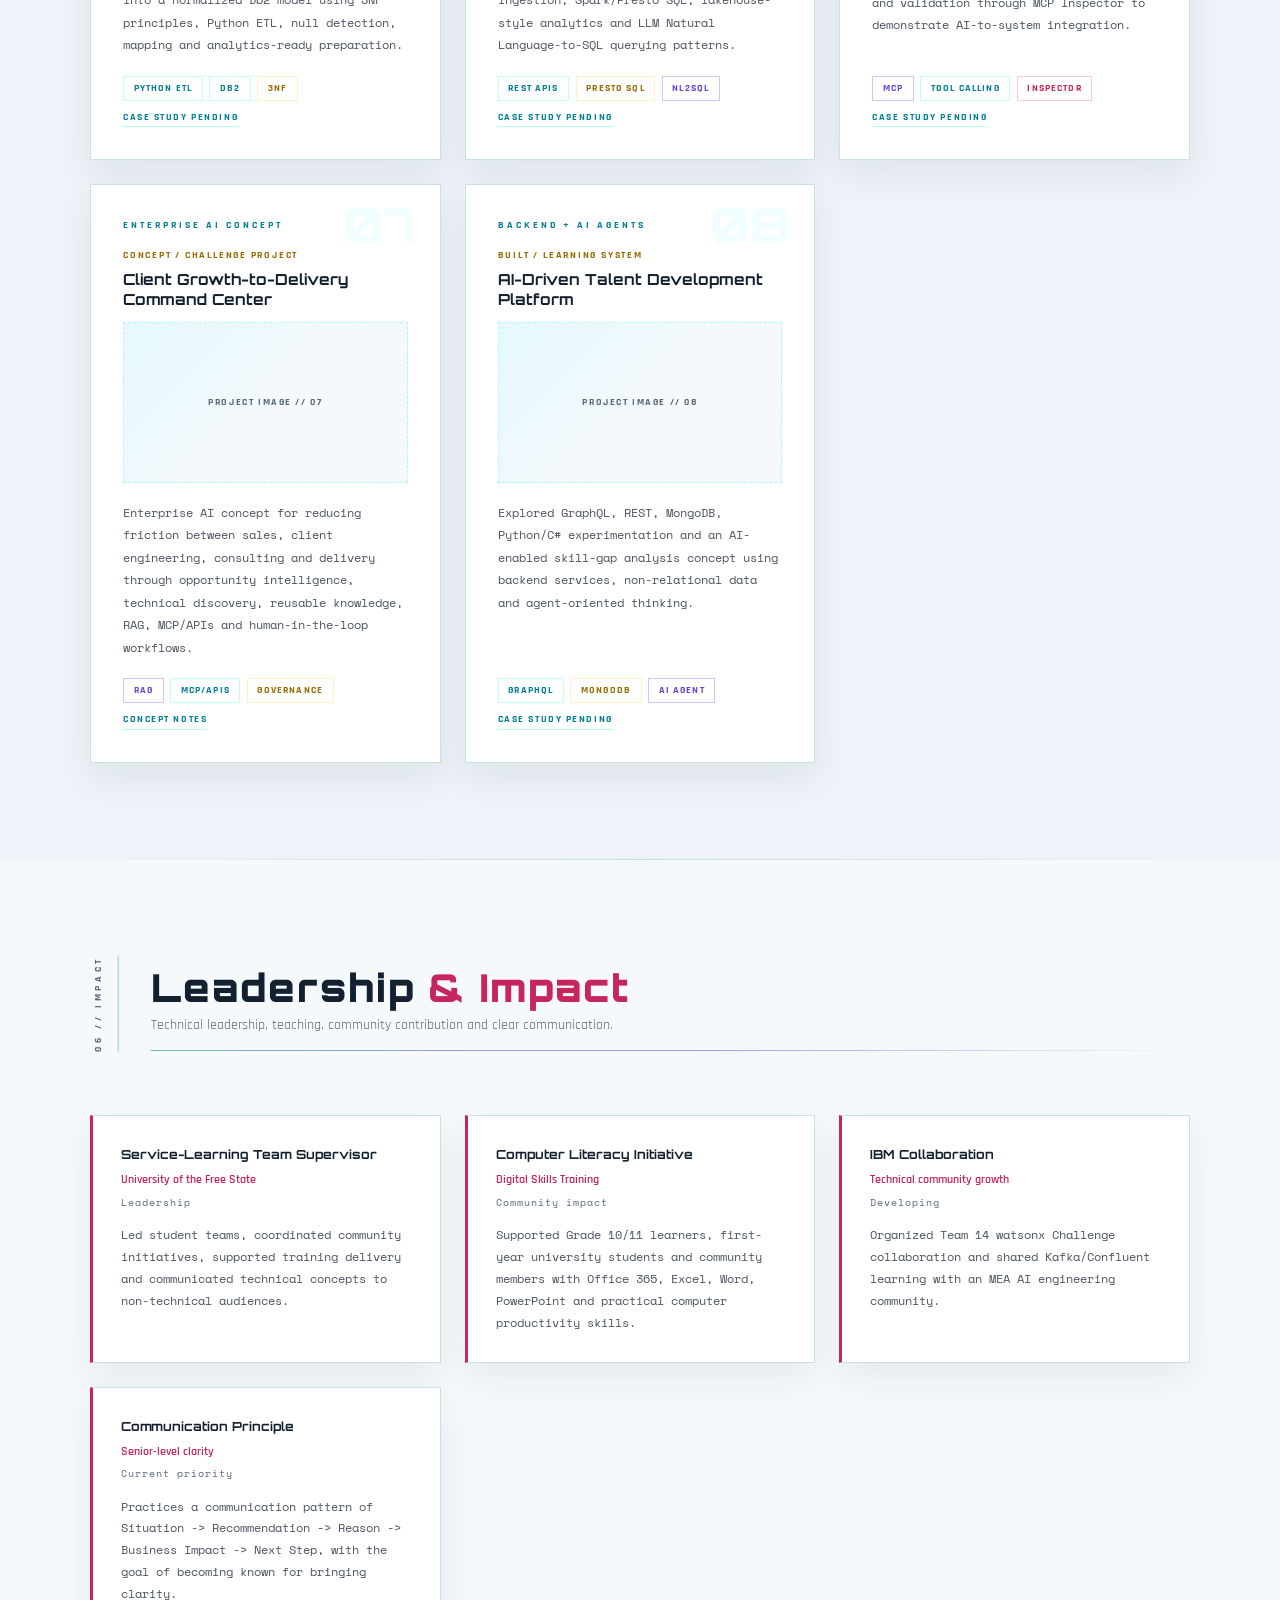
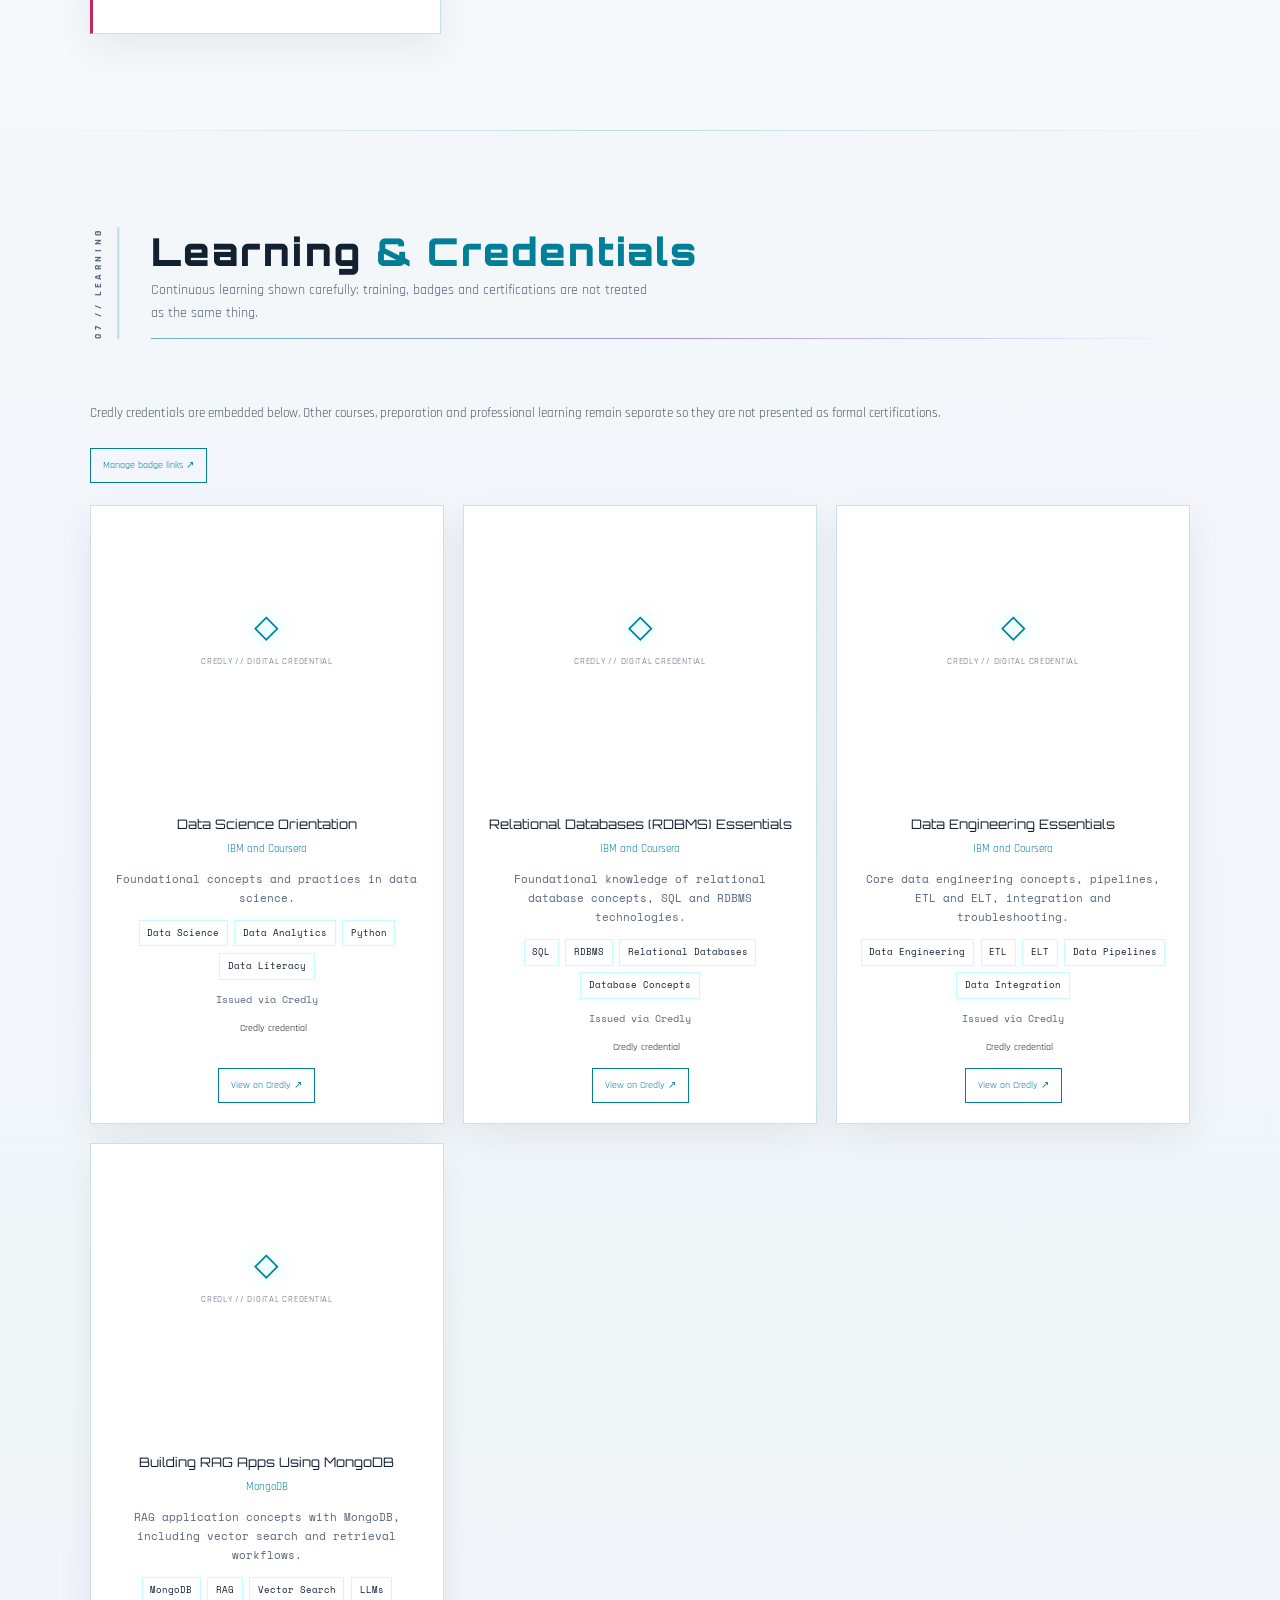
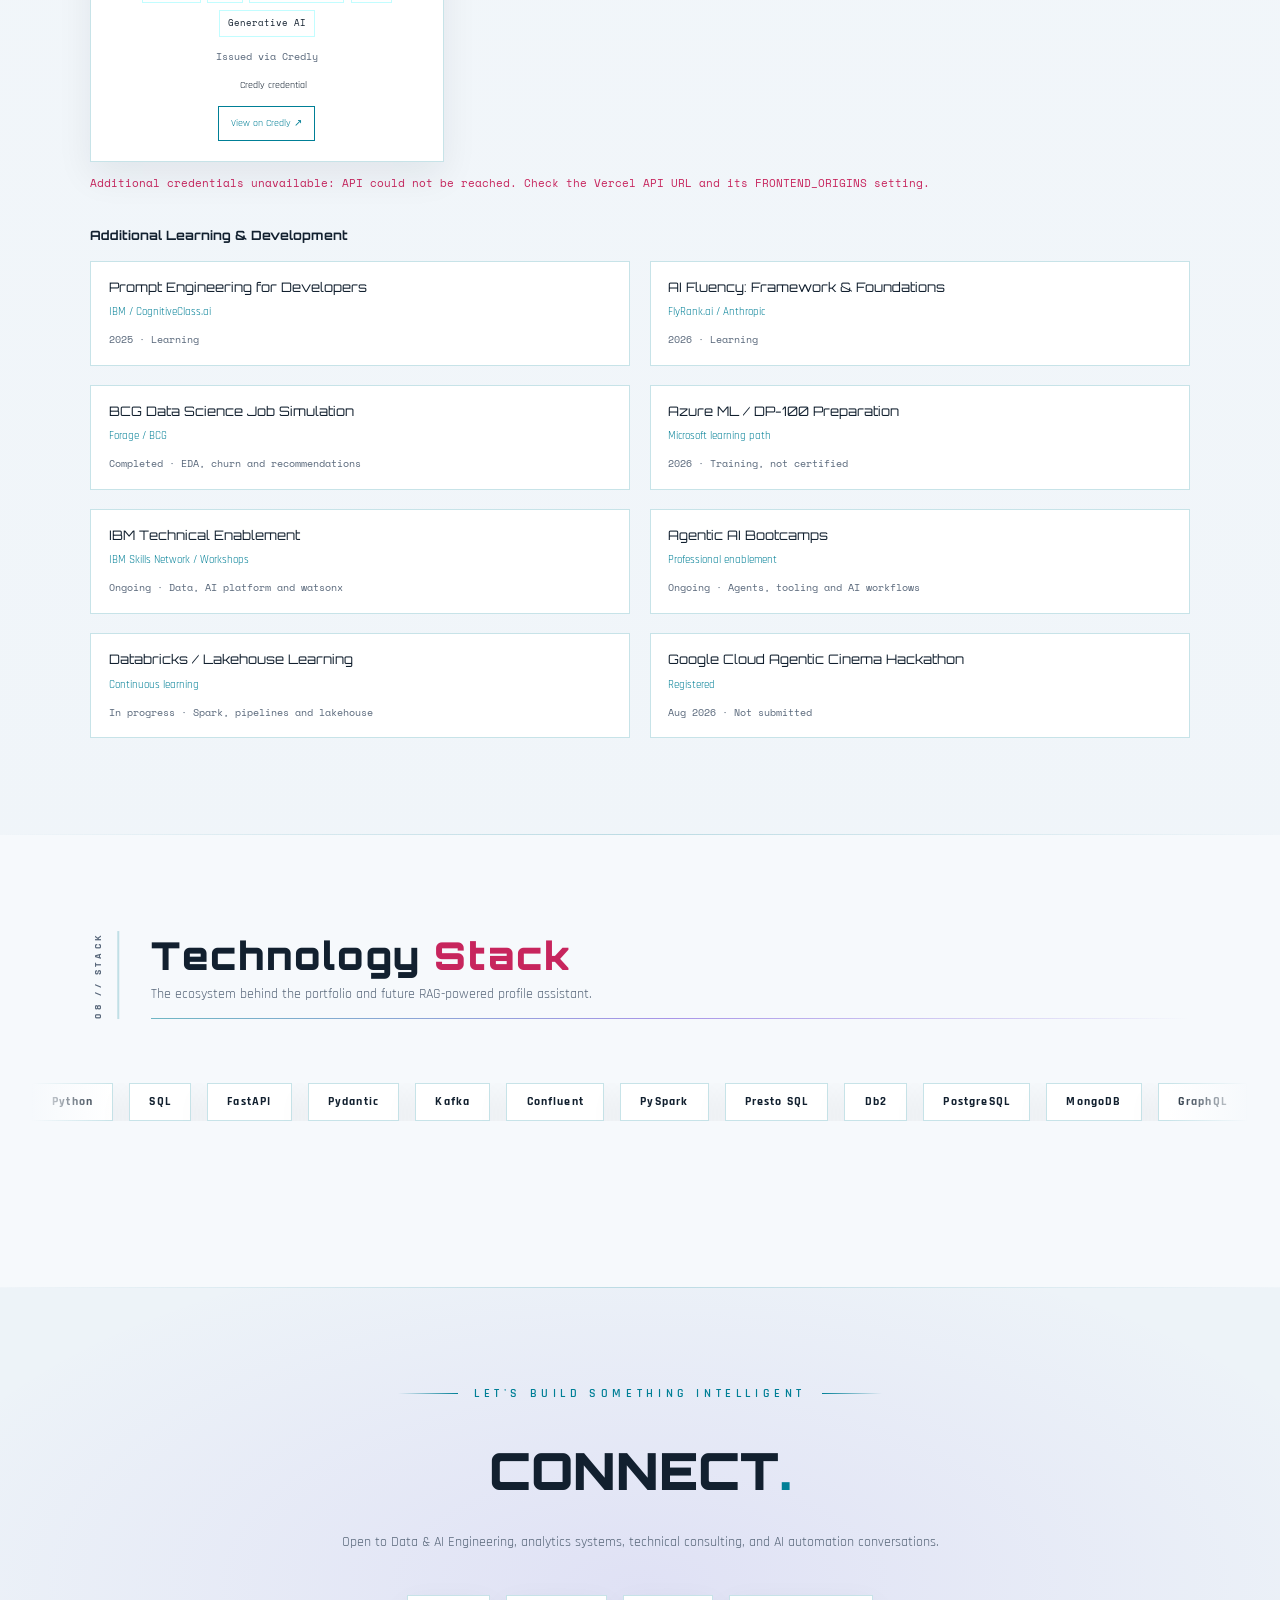
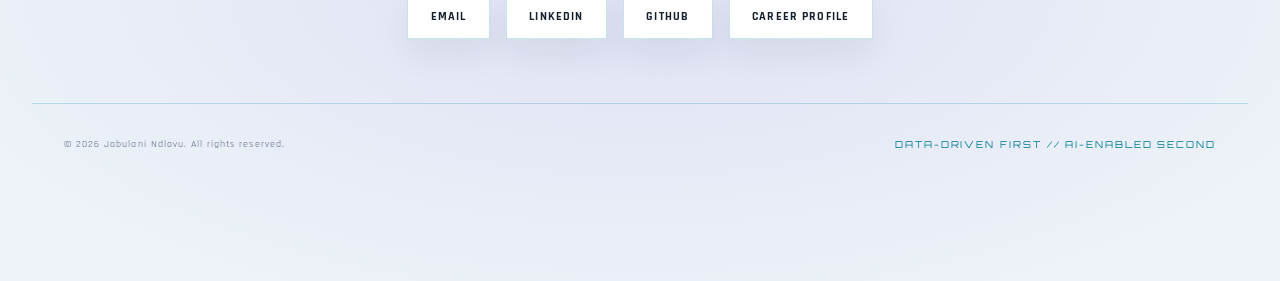
==== commit 6d5b55d9: "Integrate Lex admin, MongoDB RAG, and portfolio badges Add the FastAPI backend, owner-only admin and" ====
--- a/index.html
+++ b/index.html
@@ -6,1457 +6,11 @@
 <title>JABULANI NDLOVU // EARLY-CAREER DATA + AI ENGINEER</title>
 <link rel="preconnect" href="https://fonts.googleapis.com">
 <link href="https://fonts.googleapis.com/css2?family=Orbitron:wght@400;700;900&family=Space+Mono:ital,wght@0,400;0,700;1,400&family=Rajdhani:wght@300;400;600;700&display=swap" rel="stylesheet">
-<style>
-  /* =============================================
-     ROOT TOKENS
-  ============================================= */
-  :root {
-    --void:      #0a0a0f;
-    --navy:      #0d0d1a;
-    --panel:     #111124;
-    --cyan:      #00f5ff;
-    --violet:    #7b2fff;
-    --magenta:   #ff2a6d;
-    --gold:      #f5c518;
-    --ghost:     #e0e0ff;
-    --muted:     #5a5a8a;
-    --border:    rgba(0,245,255,0.15);
-    --glow-c:    0 0 20px rgba(0,245,255,0.4), 0 0 60px rgba(0,245,255,0.15);
-    --glow-v:    0 0 20px rgba(123,47,255,0.5), 0 0 60px rgba(123,47,255,0.2);
-    --glow-m:    0 0 20px rgba(255,42,109,0.4), 0 0 60px rgba(255,42,109,0.15);
-    --font-hd:   'Orbitron', monospace;
-    --font-body: 'Space Mono', monospace;
-    --font-sub:  'Rajdhani', sans-serif;
-  }
-
-  body.theme-light {
-    --void:      #f6f9fc;
-    --navy:      #edf3f8;
-    --panel:     #ffffff;
-    --cyan:      #007f96;
-    --violet:    #6844d8;
-    --magenta:   #c7255d;
-    --gold:      #9a6a00;
-    --ghost:     #12202f;
-    --muted:     #58677a;
-    --border:    rgba(0,127,150,0.22);
-    --glow-c:    0 0 0 1px rgba(0,127,150,0.08), 0 12px 32px rgba(0,127,150,0.14);
-    --glow-v:    0 0 0 1px rgba(104,68,216,0.08), 0 12px 32px rgba(104,68,216,0.14);
-    --glow-m:    0 0 0 1px rgba(199,37,93,0.08), 0 12px 32px rgba(199,37,93,0.14);
-  }
-
-  /* =============================================
-     RESET + BASE
-  ============================================= */
-  *, *::before, *::after { box-sizing: border-box; margin: 0; padding: 0; }
-
-  html { scroll-behavior: smooth; }
-
-  body {
-    background: var(--void);
-    color: var(--ghost);
-    font-family: var(--font-body);
-    font-size: 14px;
-    line-height: 1.7;
-    overflow-x: hidden;
-  }
-
-  body.theme-light {
-    background:
-      linear-gradient(180deg, rgba(255,255,255,0.9), rgba(237,243,248,0.82)),
-      var(--void);
-  }
-
-  /* Scanline overlay */
-  body::before {
-    content: '';
-    position: fixed;
-    inset: 0;
-    background: repeating-linear-gradient(
-      0deg,
-      transparent,
-      transparent 2px,
-      rgba(0,0,0,0.08) 2px,
-      rgba(0,0,0,0.08) 4px
-    );
-    pointer-events: none;
-    z-index: 9999;
-  }
-
-  body.theme-light::before {
-    background: repeating-linear-gradient(
-      0deg,
-      transparent,
-      transparent 3px,
-      rgba(0,127,150,0.025) 3px,
-      rgba(0,127,150,0.025) 6px
-    );
-  }
-
-  /* =============================================
-     SCROLLBAR
-  ============================================= */
-  ::-webkit-scrollbar { width: 6px; }
-  ::-webkit-scrollbar-track { background: var(--void); }
-  ::-webkit-scrollbar-thumb { background: var(--cyan); border-radius: 3px; }
-
-  /* =============================================
-     NAVIGATION
-  ============================================= */
-  nav {
-    position: fixed;
-    top: 0; left: 0; right: 0;
-    z-index: 1000;
-    background: rgba(10,10,15,0.92);
-    backdrop-filter: blur(12px);
-    border-bottom: 1px solid var(--border);
-    padding: 0 2rem;
-    display: flex;
-    align-items: center;
-    justify-content: space-between;
-    height: 60px;
-  }
-
-  body.theme-light nav {
-    background: rgba(255,255,255,0.92);
-    box-shadow: 0 12px 30px rgba(15,23,42,0.08);
-  }
-
-  .nav-logo {
-    font-family: var(--font-hd);
-    font-size: 0.75rem;
-    font-weight: 900;
-    color: var(--cyan);
-    letter-spacing: 0.15em;
-    text-shadow: var(--glow-c);
-  }
-
-  .nav-logo span { color: var(--magenta); }
-
-  .nav-links {
-    display: flex;
-    gap: 0;
-    list-style: none;
-  }
-
-  .nav-actions {
-    display: flex;
-    align-items: center;
-    gap: 0.75rem;
-  }
-
-  .nav-links a {
-    display: block;
-    padding: 0.4rem 0.85rem;
-    font-family: var(--font-sub);
-    font-size: 0.75rem;
-    font-weight: 600;
-    letter-spacing: 0.12em;
-    text-transform: uppercase;
-    color: var(--muted);
-    text-decoration: none;
-    border: 1px solid transparent;
-    transition: all 0.2s;
-  }
-
-  .nav-links a:hover {
-    color: var(--cyan);
-    border-color: var(--border);
-    background: rgba(0,245,255,0.05);
-    text-shadow: var(--glow-c);
-  }
-
-  .theme-toggle {
-    width: 42px;
-    height: 42px;
-    border: 1px solid var(--border);
-    background: rgba(0,245,255,0.06);
-    color: var(--cyan);
-    display: inline-flex;
-    align-items: center;
-    justify-content: center;
-    cursor: pointer;
-    position: relative;
-    transition: all 0.25s ease;
-  }
-
-  .theme-toggle:hover {
-    border-color: var(--cyan);
-    box-shadow: var(--glow-c);
-    transform: translateY(-1px);
-  }
-
-  .theme-toggle:focus-visible {
-    outline: 2px solid var(--cyan);
-    outline-offset: 3px;
-  }
-
-  .theme-toggle svg {
-    width: 18px;
-    height: 18px;
-  }
-
-  .theme-toggle .sun-icon { display: none; }
-  body.theme-light .theme-toggle {
-    background: rgba(255,255,255,0.75);
-    color: var(--violet);
-  }
-  body.theme-light .theme-toggle .moon-icon { display: none; }
-  body.theme-light .theme-toggle .sun-icon { display: block; }
-
-  /* =============================================
-     HERO
-  ============================================= */
-  #hero {
-    min-height: 100vh;
-    display: flex;
-    align-items: center;
-    justify-content: center;
-    position: relative;
-    overflow: hidden;
-    padding-top: 60px;
-  }
-
-  /* Grid floor perspective */
-  #hero::before {
-    content: '';
-    position: absolute;
-    bottom: 0; left: -20%; right: -20%;
-    height: 55%;
-    background:
-      linear-gradient(90deg, rgba(0,245,255,0.07) 1px, transparent 1px),
-      linear-gradient(rgba(0,245,255,0.07) 1px, transparent 1px);
-    background-size: 60px 60px;
-    transform: perspective(600px) rotateX(60deg);
-    transform-origin: bottom center;
-    pointer-events: none;
-  }
-
-  body.theme-light #hero::before {
-    background:
-      linear-gradient(90deg, rgba(0,127,150,0.12) 1px, transparent 1px),
-      linear-gradient(rgba(0,127,150,0.12) 1px, transparent 1px);
-  }
-
-  /* Radial ambient glow */
-  #hero::after {
-    content: '';
-    position: absolute;
-    inset: 0;
-    background:
-      radial-gradient(ellipse 70% 50% at 50% 60%, rgba(123,47,255,0.12), transparent),
-      radial-gradient(ellipse 40% 30% at 20% 30%, rgba(0,245,255,0.08), transparent),
-      radial-gradient(ellipse 40% 30% at 80% 30%, rgba(255,42,109,0.06), transparent);
-    pointer-events: none;
-  }
-
-  body.theme-light #hero::after {
-    background:
-      radial-gradient(ellipse 70% 50% at 50% 60%, rgba(104,68,216,0.12), transparent),
-      radial-gradient(ellipse 40% 30% at 20% 30%, rgba(0,127,150,0.12), transparent),
-      radial-gradient(ellipse 40% 30% at 80% 30%, rgba(199,37,93,0.08), transparent);
-  }
-
-  .hero-inner {
-    position: relative;
-    z-index: 2;
-    text-align: center;
-    max-width: 900px;
-    padding: 2rem;
-  }
-
-  .hero-eyebrow {
-    font-family: var(--font-sub);
-    font-size: 0.72rem;
-    font-weight: 600;
-    letter-spacing: 0.4em;
-    text-transform: uppercase;
-    color: var(--cyan);
-    margin-bottom: 1.5rem;
-    display: flex;
-    align-items: center;
-    justify-content: center;
-    gap: 1rem;
-  }
-
-  .hero-eyebrow::before, .hero-eyebrow::after {
-    content: '';
-    width: 60px;
-    height: 1px;
-    background: linear-gradient(90deg, transparent, var(--cyan));
-  }
-  .hero-eyebrow::after { transform: scaleX(-1); }
-
-  .hero-name {
-    font-family: var(--font-hd);
-    font-size: clamp(2.4rem, 6vw, 5rem);
-    font-weight: 900;
-    letter-spacing: 0.04em;
-    line-height: 1.05;
-    color: #fff;
-    margin-bottom: 0.5rem;
-    position: relative;
-  }
-
-  body.theme-light .hero-name { color: #07121f; }
-
-  /* Glitch effect */
-  .hero-name::before, .hero-name::after {
-    content: attr(data-text);
-    position: absolute;
-    inset: 0;
-    font-family: var(--font-hd);
-    font-size: inherit;
-    font-weight: 900;
-    letter-spacing: 0.04em;
-  }
-  .hero-name::before {
-    color: var(--cyan);
-    clip-path: polygon(0 20%, 100% 20%, 100% 40%, 0 40%);
-    animation: glitch-top 1s infinite;
-    opacity: 0;
-  }
-  .hero-name::after {
-    color: var(--magenta);
-    clip-path: polygon(0 60%, 100% 60%, 100% 80%, 0 80%);
-    animation: glitch-bot 4s infinite 0.3s;
-    opacity: 0;
-  }
-
-  @keyframes glitch-top {
-    0%,90%,100% { opacity:0; transform:translateX(0); }
-    92% { opacity:0.8; transform:translateX(-4px); }
-    94% { opacity:0.8; transform:translateX(4px); }
-    96% { opacity:0; }
-  }
-  @keyframes glitch-bot {
-    0%,88%,100% { opacity:0; transform:translateX(0); }
-    90% { opacity:0.8; transform:translateX(4px); }
-    92% { opacity:0.8; transform:translateX(-4px); }
-    94% { opacity:0; }
-  }
-
-  .hero-title {
-    font-family: var(--font-hd);
-    font-size: clamp(0.8rem, 1.8vw, 1.1rem);
-    font-weight: 400;
-    letter-spacing: 0.2em;
-    color: var(--cyan);
-    text-shadow: var(--glow-c);
-    margin-bottom: 2rem;
-  }
-
-  .hero-tagline {
-    font-family: var(--font-sub);
-    font-size: 1.15rem;
-    font-weight: 300;
-    color: var(--ghost);
-    opacity: 0.7;
-    margin-bottom: 0.5rem;
-  }
-
-  .hero-sub {
-    font-family: var(--font-sub);
-    font-size: 0.9rem;
-    color: var(--muted);
-    margin-bottom: 3rem;
-    font-style: italic;
-  }
-
-  .hero-cta-row {
-    display: flex;
-    gap: 1rem;
-    justify-content: center;
-    flex-wrap: wrap;
-    margin-bottom: 3.5rem;
-  }
-
-  .btn-primary {
-    padding: 0.75rem 2rem;
-    background: transparent;
-    border: 1px solid var(--cyan);
-    color: var(--cyan);
-    font-family: var(--font-hd);
-    font-size: 0.7rem;
-    font-weight: 700;
-    letter-spacing: 0.2em;
-    text-transform: uppercase;
-    text-decoration: none;
-    cursor: pointer;
-    position: relative;
-    overflow: hidden;
-    transition: all 0.3s;
-  }
-  .btn-primary::before {
-    content: '';
-    position: absolute;
-    inset: 0;
-    background: var(--cyan);
-    transform: scaleX(0);
-    transform-origin: left;
-    transition: transform 0.3s;
-    z-index: -1;
-  }
-  .btn-primary:hover::before { transform: scaleX(1); }
-  .btn-primary:hover { color: var(--void); box-shadow: var(--glow-c); }
-
-  .btn-secondary {
-    padding: 0.75rem 2rem;
-    background: transparent;
-    border: 1px solid var(--violet);
-    color: var(--violet);
-    font-family: var(--font-hd);
-    font-size: 0.7rem;
-    font-weight: 700;
-    letter-spacing: 0.2em;
-    text-transform: uppercase;
-    text-decoration: none;
-    transition: all 0.3s;
-  }
-  .btn-secondary:hover {
-    background: rgba(123,47,255,0.15);
-    box-shadow: var(--glow-v);
-  }
-
-  .hero-stats {
-    display: flex;
-    gap: 3rem;
-    justify-content: center;
-    flex-wrap: wrap;
-  }
-
-  .hero-stat {
-    text-align: center;
-  }
-  .hero-stat .num {
-    font-family: var(--font-hd);
-    font-size: 2rem;
-    font-weight: 900;
-    color: var(--cyan);
-    text-shadow: var(--glow-c);
-    display: block;
-  }
-  .hero-stat .lbl {
-    font-family: var(--font-sub);
-    font-size: 0.65rem;
-    letter-spacing: 0.2em;
-    text-transform: uppercase;
-    color: var(--muted);
-  }
-
-  /* Floating chips */
-  .hero-chips {
-    position: absolute;
-    top: 50%; left: 50%;
-    transform: translate(-45%,-50%);
-    width: 100%;
-    pointer-events: none;
-    z-index: 1.5;
-  }
-
-  .chip {
-    position: absolute;
-    font-family: var(--font-sub);
-    font-size: 0.6rem;
-    font-weight: 600;
-    letter-spacing: 0.15em;
-    text-transform: uppercase;
-    padding: 0.3rem 0.8rem;
-    border: 1px solid;
-    animation: float 4s ease-in-out infinite;
-  }
-  .chip.c { border-color: rgba(0,245,255,0.4); color: var(--cyan); }
-  .chip.v { border-color: rgba(123,47,255,0.4); color: var(--violet); }
-  .chip.m { border-color: rgba(255,42,109,0.4); color: var(--magenta); }
-  body.theme-light .chip {
-    background: rgba(255,255,255,0.72);
-    box-shadow: 0 10px 24px rgba(15,23,42,0.07);
-  }
-
-  @keyframes float {
-    0%,100% { transform: translateY(0); }
-    50% { transform: translateY(-12px); }
-  }
-
-  .chip:nth-child(1)  { top: 5%; left: 5%;  animation-delay: 0s;    animation-duration: 5s; }
-  .chip:nth-child(2)  { top: 12%; left: 72%; animation-delay: 0.8s;  animation-duration: 6s; }
-  .chip:nth-child(3)  { top: 30%; left: 2%;  animation-delay: 1.5s;  animation-duration: 7s; }
-  .chip:nth-child(4)  { top: 25%; left: 80%; animation-delay: 2s;    animation-duration: 5.5s; }
-  .chip:nth-child(5)  { top: 55%; left: 0%;  animation-delay: 0.5s;  animation-duration: 6.5s; }
-  .chip:nth-child(6)  { top: 60%; left: 78%; animation-delay: 1.2s;  animation-duration: 5.2s; }
-  .chip:nth-child(7)  { top: 75%; left: 8%;  animation-delay: 2.5s;  animation-duration: 6s; }
-  .chip:nth-child(8)  { top: 72%; left: 75%; animation-delay: 1.8s;  animation-duration: 7s; }
-
-  /* =============================================
-     SECTION BASE
-  ============================================= */
-  section {
-    padding: 6rem 2rem;
-    position: relative;
-  }
-
-  .container {
-    max-width: 1100px;
-    margin: 0 auto;
-  }
-
-  .section-header {
-    margin-bottom: 4rem;
-    display: flex;
-    align-items: flex-end;
-    gap: 2rem;
-  }
-
-  .section-tag {
-    font-family: var(--font-sub);
-    font-size: 0.65rem;
-    font-weight: 700;
-    letter-spacing: 0.35em;
-    text-transform: uppercase;
-    color: var(--muted);
-    writing-mode: vertical-rl;
-    transform: rotate(180deg);
-    border-left: 2px solid var(--border);
-    padding-left: 0.6rem;
-    flex-shrink: 0;
-  }
-
-  .section-title-wrap { flex: 1; }
-
-  .section-title {
-    font-family: var(--font-hd);
-    font-size: clamp(1.5rem, 3vw, 2.5rem);
-    font-weight: 900;
-    letter-spacing: 0.05em;
-    line-height: 1;
-    margin-bottom: 0.5rem;
-  }
-
-  .section-title .accent-c { color: var(--cyan); text-shadow: var(--glow-c); }
-  .section-title .accent-v { color: var(--violet); text-shadow: var(--glow-v); }
-  .section-title .accent-m { color: var(--magenta); text-shadow: var(--glow-m); }
-
-  .section-desc {
-    font-family: var(--font-sub);
-    font-size: 0.85rem;
-    color: var(--muted);
-    max-width: 500px;
-  }
-
-  .section-line {
-    height: 1px;
-    background: linear-gradient(90deg, var(--cyan), var(--violet), transparent);
-    margin-top: 0.8rem;
-    opacity: 0.3;
-  }
-
-  /* =============================================
-     ABOUT SECTION
-  ============================================= */
-  #about { background: var(--navy); }
-
-  .about-grid {
-    display: grid;
-    grid-template-columns: 1fr 1fr;
-    gap: 3rem;
-    align-items: start;
-  }
-
-  .about-block {
-    background: var(--panel);
-    border: 1px solid var(--border);
-    padding: 2rem;
-    position: relative;
-  }
-
-  .about-block::before {
-    content: '';
-    position: absolute;
-    top: 0; left: 0;
-    width: 40px; height: 2px;
-    background: var(--cyan);
-  }
-
-  .about-block p {
-    font-size: 0.85rem;
-    line-height: 1.9;
-    color: rgba(224,224,255,0.75);
-    margin-bottom: 1rem;
-  }
-
-  body.theme-light .about-block p,
-  body.theme-light .exp-desc,
-  body.theme-light .edu-desc,
-  body.theme-light .project-desc,
-  body.theme-light .vol-desc,
-  body.theme-light .signal-copy,
-  body.theme-light .learning-note {
-    color: rgba(18,32,47,0.76);
-  }
-
-  .about-block p:last-child { margin-bottom: 0; }
-
-  .about-kv {
-    display: flex;
-    flex-direction: column;
-    gap: 0.6rem;
-  }
-
-  .kv-row {
-    display: flex;
-    gap: 1rem;
-    align-items: baseline;
-    padding: 0.5rem 0;
-    border-bottom: 1px solid rgba(0,245,255,0.06);
-  }
-
-  .kv-key {
-    font-family: var(--font-sub);
-    font-size: 0.65rem;
-    font-weight: 700;
-    letter-spacing: 0.2em;
-    text-transform: uppercase;
-    color: var(--cyan);
-    min-width: 110px;
-  }
-
-  .kv-val {
-    font-size: 0.82rem;
-    color: var(--ghost);
-  }
-
-  /* =============================================
-     EXPERIENCE SECTION
-  ============================================= */
-  #experience { background: var(--void); }
-
-  .timeline {
-    position: relative;
-    padding-left: 3rem;
-  }
-
-  .timeline::before {
-    content: '';
-    position: absolute;
-    left: 0;
-    top: 8px;
-    bottom: 0;
-    width: 1px;
-    background: linear-gradient(180deg, var(--cyan), var(--violet), transparent);
-  }
-
-  .timeline-item {
-    position: relative;
-    margin-bottom: 3rem;
-  }
-
-  .timeline-item::before {
-    content: '';
-    position: absolute;
-    left: -3rem;
-    top: 8px;
-    width: 10px;
-    height: 10px;
-    background: var(--cyan);
-    border: 2px solid var(--void);
-    box-shadow: 0 0 12px var(--cyan);
-    transform: translateX(-4px);
-  }
-
-  .exp-card {
-    background: var(--panel);
-    border: 1px solid var(--border);
-    padding: 1.75rem 2rem;
-    position: relative;
-    overflow: hidden;
-    transition: border-color 0.3s, box-shadow 0.3s;
-  }
-
-  .exp-card::after {
-    content: '';
-    position: absolute;
-    top: 0; right: 0;
-    width: 3px;
-    height: 0;
-    background: var(--cyan);
-    transition: height 0.4s;
-  }
-
-  .exp-card:hover {
-    border-color: rgba(0,245,255,0.3);
-    box-shadow: var(--glow-c);
-  }
-  .exp-card:hover::after { height: 100%; }
-
-  .exp-meta {
-    display: flex;
-    justify-content: space-between;
-    align-items: flex-start;
-    margin-bottom: 0.8rem;
-    flex-wrap: wrap;
-    gap: 0.5rem;
-  }
-
-  .exp-role {
-    font-family: var(--font-hd);
-    font-size: 0.9rem;
-    font-weight: 700;
-    letter-spacing: 0.05em;
-    color: var(--ghost);
-  }
-
-  .exp-period {
-    font-family: var(--font-sub);
-    font-size: 0.65rem;
-    font-weight: 600;
-    letter-spacing: 0.2em;
-    color: var(--cyan);
-    text-transform: uppercase;
-    background: rgba(0,245,255,0.08);
-    padding: 0.2rem 0.6rem;
-    border: 1px solid rgba(0,245,255,0.2);
-  }
-
-  .exp-company {
-    font-family: var(--font-sub);
-    font-size: 0.8rem;
-    font-weight: 600;
-    color: var(--violet);
-    margin-bottom: 1rem;
-  }
-
-  .exp-desc {
-    font-size: 0.8rem;
-    line-height: 1.8;
-    color: rgba(224,224,255,0.65);
-    margin-bottom: 1rem;
-  }
-
-  .exp-tags {
-    display: flex;
-    flex-wrap: wrap;
-    gap: 0.4rem;
-  }
-
-  .tag {
-    font-family: var(--font-sub);
-    font-size: 0.6rem;
-    font-weight: 700;
-    letter-spacing: 0.12em;
-    text-transform: uppercase;
-    padding: 0.2rem 0.6rem;
-    border: 1px solid;
-  }
-
-  .tag.c { border-color: rgba(0,245,255,0.25); color: var(--cyan); }
-  .tag.v { border-color: rgba(123,47,255,0.3); color: var(--violet); }
-  .tag.m { border-color: rgba(255,42,109,0.25); color: var(--magenta); }
-  .tag.g { border-color: rgba(245,197,24,0.25); color: var(--gold); }
-
-  /* =============================================
-     SKILLS SECTION
-  ============================================= */
-  #skills { background: var(--navy); }
-
-  .skills-grid {
-    display: grid;
-    grid-template-columns: repeat(auto-fit, minmax(260px, 1fr));
-    gap: 1.5rem;
-  }
-
-  .skill-cluster {
-    background: var(--panel);
-    border: 1px solid var(--border);
-    padding: 1.5rem;
-    position: relative;
-  }
-
-  .skill-cluster-title {
-    font-family: var(--font-hd);
-    font-size: 0.72rem;
-    font-weight: 700;
-    letter-spacing: 0.2em;
-    text-transform: uppercase;
-    margin-bottom: 1.2rem;
-    display: flex;
-    align-items: center;
-    gap: 0.6rem;
-  }
-
-  .cluster-icon {
-    width: 6px; height: 6px;
-    background: var(--cyan);
-    box-shadow: 0 0 8px var(--cyan);
-  }
-  .cluster-icon.v { background: var(--violet); box-shadow: 0 0 8px var(--violet); }
-  .cluster-icon.m { background: var(--magenta); box-shadow: 0 0 8px var(--magenta); }
-  .cluster-icon.g { background: var(--gold); box-shadow: 0 0 8px var(--gold); }
-
-  .skill-item {
-    margin-bottom: 0.9rem;
-  }
-
-  .skill-label {
-    display: flex;
-    justify-content: space-between;
-    font-family: var(--font-sub);
-    font-size: 0.72rem;
-    color: var(--ghost);
-    margin-bottom: 0.3rem;
-  }
-
-  .skill-label span { color: var(--muted); }
-
-  .skill-bar {
-    height: 3px;
-    background: rgba(255,255,255,0.06);
-    position: relative;
-    overflow: hidden;
-  }
-
-  .skill-fill {
-    height: 100%;
-    background: var(--cyan);
-    box-shadow: 0 0 8px var(--cyan);
-    width: 0;
-    transition: width 1.4s cubic-bezier(0.4,0,0.2,1);
-  }
-  .skill-fill.v { background: var(--violet); box-shadow: 0 0 8px var(--violet); }
-  .skill-fill.m { background: var(--magenta); box-shadow: 0 0 8px var(--magenta); }
-  .skill-fill.g { background: var(--gold); box-shadow: 0 0 8px var(--gold); }
-
-  /* =============================================
-     EDUCATION
-  ============================================= */
-  #education { background: var(--void); }
-
-  .edu-grid {
-    display: grid;
-    grid-template-columns: 1fr 1fr;
-    gap: 1.5rem;
-  }
-
-  .edu-card {
-    background: var(--panel);
-    border: 1px solid var(--border);
-    padding: 2rem;
-    position: relative;
-    overflow: hidden;
-    transition: border-color 0.3s, box-shadow 0.3s;
-  }
-
-  .edu-card::before {
-    content: '';
-    position: absolute;
-    bottom: 0; left: 0; right: 0;
-    height: 2px;
-    background: linear-gradient(90deg, var(--violet), transparent);
-    transform: scaleX(0);
-    transform-origin: left;
-    transition: transform 0.4s;
-  }
-  .edu-card:hover::before { transform: scaleX(1); }
-  .edu-card:hover { border-color: rgba(123,47,255,0.3); box-shadow: var(--glow-v); }
-
-  .edu-degree {
-    font-family: var(--font-hd);
-    font-size: 0.82rem;
-    font-weight: 700;
-    color: var(--ghost);
-    margin-bottom: 0.3rem;
-  }
-
-  .edu-school {
-    font-family: var(--font-sub);
-    font-size: 0.78rem;
-    font-weight: 600;
-    color: var(--violet);
-    margin-bottom: 0.4rem;
-  }
-
-  .edu-year {
-    font-family: var(--font-sub);
-    font-size: 0.62rem;
-    letter-spacing: 0.2em;
-    color: var(--muted);
-    text-transform: uppercase;
-    margin-bottom: 0.8rem;
-  }
-
-  .edu-desc {
-    font-size: 0.78rem;
-    color: rgba(224,224,255,0.6);
-    line-height: 1.7;
-  }
-
-  /* =============================================
-     PROJECTS
-  ============================================= */
-  #projects { background: var(--navy); }
-
-  .projects-grid {
-    display: grid;
-    grid-template-columns: repeat(auto-fit, minmax(320px, 1fr));
-    gap: 1.5rem;
-  }
-
-  .project-card {
-    background: var(--panel);
-    border: 1px solid var(--border);
-    padding: 2rem;
-    position: relative;
-    overflow: hidden;
-    transition: all 0.3s;
-    cursor: pointer;
-  }
-
-  .project-card:hover {
-    border-color: rgba(0,245,255,0.3);
-    transform: translateY(-4px);
-    box-shadow: 0 12px 40px rgba(0,0,0,0.5), var(--glow-c);
-  }
-
-  .project-num {
-    font-family: var(--font-hd);
-    font-size: 3rem;
-    font-weight: 900;
-    color: rgba(0,245,255,0.06);
-    position: absolute;
-    top: 1rem; right: 1.5rem;
-    line-height: 1;
-  }
-
-  .project-type {
-    font-family: var(--font-sub);
-    font-size: 0.62rem;
-    font-weight: 700;
-    letter-spacing: 0.3em;
-    text-transform: uppercase;
-    color: var(--cyan);
-    margin-bottom: 0.8rem;
-  }
-
-  .project-name {
-    font-family: var(--font-hd);
-    font-size: 0.95rem;
-    font-weight: 700;
-    color: var(--ghost);
-    margin-bottom: 0.8rem;
-    line-height: 1.3;
-  }
-
-  .project-desc {
-    font-size: 0.78rem;
-    color: rgba(224,224,255,0.6);
-    line-height: 1.8;
-    margin-bottom: 1.2rem;
-  }
-
-  .project-footer {
-    display: flex;
-    justify-content: space-between;
-    align-items: center;
-    flex-wrap: wrap;
-    gap: 0.5rem;
-  }
-
-  .project-link {
-    font-family: var(--font-sub);
-    font-size: 0.65rem;
-    font-weight: 700;
-    letter-spacing: 0.15em;
-    text-transform: uppercase;
-    color: var(--cyan);
-    text-decoration: none;
-    border-bottom: 1px solid rgba(0,245,255,0.3);
-    transition: all 0.2s;
-  }
-  .project-link:hover { color: #fff; border-color: #fff; }
-
-  /* =============================================
-     VOLUNTEER
-  ============================================= */
-  #volunteer { background: var(--void); }
-
-  .vol-grid {
-    display: grid;
-    grid-template-columns: repeat(auto-fit, minmax(260px, 1fr));
-    gap: 1.5rem;
-  }
-
-  .vol-card {
-    background: var(--panel);
-    border: 1px solid var(--border);
-    padding: 1.75rem;
-    position: relative;
-    border-left: 3px solid var(--magenta);
-    transition: all 0.3s;
-  }
-
-  .vol-card:hover {
-    background: rgba(255,42,109,0.04);
-    box-shadow: var(--glow-m);
-  }
-
-  .vol-org {
-    font-family: var(--font-hd);
-    font-size: 0.78rem;
-    font-weight: 700;
-    color: var(--ghost);
-    margin-bottom: 0.3rem;
-  }
-
-  .vol-role {
-    font-family: var(--font-sub);
-    font-size: 0.72rem;
-    font-weight: 600;
-    color: var(--magenta);
-    margin-bottom: 0.3rem;
-  }
-
-  .vol-period {
-    font-size: 0.62rem;
-    color: var(--muted);
-    letter-spacing: 0.1em;
-    margin-bottom: 0.8rem;
-  }
-
-  .vol-desc {
-    font-size: 0.78rem;
-    color: rgba(224,224,255,0.6);
-    line-height: 1.75;
-  }
-
-/* =============================================
-   CERTIFICATES & BADGES
-============================================= */
-
-.badge-card {
-  background: var(--panel);
-  border: 1px solid var(--border);
-  padding: 1.5rem;
-  text-align: center;
-  position: relative;
-  overflow: visible;
-  transition: all 0.3s;
-}
-
-.badge-tooltip {
-  display: block;
-  width: 100%;
-}
-
-.badge-tooltip .badge-link {
-  display: block;
-  text-decoration: none;
-  color: inherit;
-}
-
-.tooltip-text {
-  position: absolute;              /* <-- This was the issue */
-  bottom: calc(100% + 12px);
-  left: 50%;
-  transform: translateX(-50%) translateY(8px);
-
-  width: 340px;
-  max-width: 90vw;
-
-  padding: 14px 16px;
-
-  background: var(--panel);
-  color: var(--ghost);
-
-  border: 1px solid var(--gold);
-  border-radius: 12px;
-
-  font-size: 0.72rem;
-  line-height: 1.6;
-  text-align: left;
-
-  box-shadow:
-    0 12px 30px rgba(0,0,0,.35),
-    0 0 18px rgba(245,197,24,.15);
-
-  opacity: 0;
-  visibility: hidden;
-  pointer-events: none;
-
-  transition: all .25s ease;
-
-  z-index: 1000;
-}
-
-body.theme-light .tooltip-text {
-  background: #ffffff;
-  color: #12202f;
-  box-shadow:
-    0 16px 34px rgba(15,23,42,.16),
-    0 0 0 1px rgba(154,106,0,.1);
-}
-
-body.theme-light .tooltip-text::after {
-  border-color: #ffffff transparent transparent transparent;
-}
-
-.tooltip-text::after {
-  content: "";
-  position: absolute;
-  top: 100%;
-  left: 50%;
-  transform: translateX(-50%);
-
-  border-width: 8px;
-  border-style: solid;
-  border-color: var(--panel) transparent transparent transparent;
-}
-
-.badge-card:hover .tooltip-text {
-  opacity: 1;
-  visibility: visible;
-  transform: translateX(-50%) translateY(0);
-}
-
-@media (max-width:768px) {
-  .tooltip-text {
-    width: 280px;
-    font-size: .68rem;
-  }
-}
-
-  /* =============================================
-     TECH STACK
-  ============================================= */
-  #stack { background: var(--void); }
-
-  .stack-marquee-wrap {
-    overflow: hidden;
-    margin-bottom: 1rem;
-    position: relative;
-  }
-
-  .stack-marquee-wrap::before, .stack-marquee-wrap::after {
-    content: '';
-    position: absolute;
-    top: 0; bottom: 0;
-    width: 80px;
-    z-index: 2;
-  }
-  .stack-marquee-wrap::before { left: 0; background: linear-gradient(90deg, var(--void), transparent); }
-  .stack-marquee-wrap::after  { right: 0; background: linear-gradient(-90deg, var(--void), transparent); }
-
-  .stack-marquee {
-    display: flex;
-    gap: 1rem;
-    animation: marquee 20s linear infinite;
-    width: max-content;
-  }
-  .stack-marquee-wrap:nth-child(2) .stack-marquee { animation-direction: reverse; }
-
-  @keyframes marquee {
-    from { transform: translateX(0); }
-    to   { transform: translateX(-50%); }
-  }
-
-  .stack-pill {
-    flex-shrink: 0;
-    padding: 0.5rem 1.2rem;
-    border: 1px solid var(--border);
-    background: var(--panel);
-    font-family: var(--font-sub);
-    font-size: 0.72rem;
-    font-weight: 700;
-    letter-spacing: 0.1em;
-    color: var(--ghost);
-    white-space: nowrap;
-    transition: all 0.2s;
-  }
-  .stack-pill:hover { border-color: var(--cyan); color: var(--cyan); box-shadow: var(--glow-c); }
-
-  /* =============================================
-     CONTACT / FOOTER
-  ============================================= */
-  #contact {
-    background: var(--navy);
-    text-align: center;
-    position: relative;
-    overflow: hidden;
-  }
-
-  #contact::before {
-    content: '';
-    position: absolute;
-    inset: 0;
-    background:
-      radial-gradient(ellipse 60% 60% at 50% 50%, rgba(123,47,255,0.1), transparent);
-    pointer-events: none;
-  }
-
-  body.theme-light #contact::before {
-    background:
-      radial-gradient(ellipse 60% 60% at 50% 50%, rgba(104,68,216,0.1), transparent);
-  }
-
-  .contact-inner { position: relative; z-index: 1; }
-
-  .contact-title {
-    font-family: var(--font-hd);
-    font-size: clamp(1.8rem, 4vw, 3.5rem);
-    font-weight: 900;
-    color: var(--ghost);
-    margin-bottom: 1rem;
-  }
-
-  .contact-sub {
-    font-family: var(--font-sub);
-    color: var(--muted);
-    font-size: 0.9rem;
-    margin-bottom: 2.5rem;
-  }
-
-  .contact-links {
-    display: flex;
-    gap: 1rem;
-    justify-content: center;
-    flex-wrap: wrap;
-    margin-bottom: 4rem;
-  }
-
-  .contact-link {
-    display: flex;
-    align-items: center;
-    gap: 0.5rem;
-    padding: 0.7rem 1.4rem;
-    background: var(--panel);
-    border: 1px solid var(--border);
-    color: var(--ghost);
-    text-decoration: none;
-    font-family: var(--font-sub);
-    font-size: 0.72rem;
-    font-weight: 700;
-    letter-spacing: 0.1em;
-    text-transform: uppercase;
-    transition: all 0.3s;
-  }
-  .contact-link:hover {
-    border-color: var(--cyan);
-    color: var(--cyan);
-    box-shadow: var(--glow-c);
-  }
-
-  footer {
-    padding: 2rem;
-    border-top: 1px solid var(--border);
-    display: flex;
-    justify-content: space-between;
-    align-items: center;
-    flex-wrap: wrap;
-    gap: 1rem;
-  }
-
-  .footer-copy {
-    font-family: var(--font-sub);
-    font-size: 0.65rem;
-    color: var(--muted);
-    letter-spacing: 0.1em;
-  }
-
-  .footer-tag {
-    font-family: var(--font-hd);
-    font-size: 0.6rem;
-    color: var(--cyan);
-    letter-spacing: 0.2em;
-    text-shadow: var(--glow-c);
-  }
-
-  /* =============================================
-     UTILITIES
-  ============================================= */
-  .divider {
-    height: 1px;
-    background: linear-gradient(90deg, transparent, var(--border), transparent);
-    margin: 0;
-  }
-
-  /* Fade-in on scroll */
-  .fade-up {
-    opacity: 0;
-    transform: translateY(30px);
-    transition: opacity 0.7s ease, transform 0.7s ease;
-  }
-  .fade-up.visible {
-    opacity: 1;
-    transform: translateY(0);
-  }
-
-  /* =============================================
-     RESPONSIVE
-  ============================================= */
-  @media (max-width: 768px) {
-    .about-grid,
-    .edu-grid { grid-template-columns: 1fr; }
-    .nav-links { display: none; }
-    .hero-chips { display: none; }
-    section { padding: 4rem 1.2rem; }
-    .section-header { flex-direction: column; gap: 0.5rem; }
-    .section-tag { writing-mode: horizontal-tb; transform: none; border-left: none; border-top: 2px solid var(--border); padding-left: 0; padding-top: 0.4rem; }
-  }
-
-  @media (prefers-reduced-motion: reduce) {
-    .hero-name::before, .hero-name::after { animation: none; }
-    .chip { animation: none; }
-    .stack-marquee { animation: none; }
-    .fade-up { transition: none; }
-  }
-
-
-  /* =============================================
-     PROFILE EVIDENCE + ROADMAP ADDITIONS
-  ============================================= */
-  .signal-grid {
-    display: grid;
-    grid-template-columns: repeat(auto-fit, minmax(230px, 1fr));
-    gap: 1rem;
-    margin-top: 2rem;
-  }
-
-  .signal-card {
-    background: rgba(17,17,36,0.72);
-    border: 1px solid rgba(0,245,255,0.13);
-    padding: 1.25rem;
-    min-height: 150px;
-    position: relative;
-  }
-
-  .signal-card::before {
-    content: '';
-    position: absolute;
-    top: 0; left: 0;
-    width: 32px; height: 2px;
-    background: var(--cyan);
-  }
-
-  .signal-kicker,
-  .project-status,
-  .evidence-note {
-    font-family: var(--font-sub);
-    font-size: 0.62rem;
-    font-weight: 700;
-    letter-spacing: 0.18em;
-    text-transform: uppercase;
-  }
-
-  .signal-kicker { color: var(--cyan); margin-bottom: 0.6rem; }
-  .signal-title {
-    font-family: var(--font-hd);
-    font-size: 0.78rem;
-    letter-spacing: 0.08em;
-    color: var(--ghost);
-    margin-bottom: 0.45rem;
-  }
-  .signal-copy {
-    font-size: 0.76rem;
-    line-height: 1.75;
-    color: rgba(224,224,255,0.65);
-  }
-
-  .project-status {
-    color: var(--gold);
-    margin-bottom: 0.4rem;
-  }
-
-  .evidence-note {
-    color: var(--muted);
-    margin-top: 1.3rem;
-    line-height: 1.8;
-  }
-
-  .learning-note {
-    font-family: var(--font-sub);
-    color: rgba(224,224,255,0.7);
-    font-size: 0.82rem;
-    line-height: 1.75;
-    margin-bottom: 1.4rem;
-  }
-
-  body.theme-light .signal-card,
-  body.theme-light .about-block,
-  body.theme-light .exp-card,
-  body.theme-light .skill-cluster,
-  body.theme-light .edu-card,
-  body.theme-light .project-card,
-  body.theme-light .vol-card,
-  body.theme-light .badge-card,
-  body.theme-light .stack-pill,
-  body.theme-light .contact-link {
-    box-shadow: 0 14px 34px rgba(15,23,42,0.07);
-  }
-
-  body.theme-light .section-line {
-    opacity: 0.55;
-  }
-
-  body.theme-light .btn-primary:hover {
-    color: #ffffff;
-  }
-  /* Mode-aware pillar cards */
-  .signal-card {
-    --pillar-accent: var(--cyan);
-    --pillar-fill: rgba(0,245,255,0.06);
-    background:
-      linear-gradient(145deg, var(--pillar-fill), rgba(17,17,36,0.72) 58%),
-      var(--panel);
-    border-color: color-mix(in srgb, var(--pillar-accent) 32%, transparent);
-  }
-
-  .signal-card::before {
-    background: var(--pillar-accent);
-    box-shadow: 0 0 14px color-mix(in srgb, var(--pillar-accent) 42%, transparent);
-  }
-
-  .signal-card::after {
-    content: '';
-    position: absolute;
-    inset: 0;
-    border: 1px solid color-mix(in srgb, var(--pillar-accent) 16%, transparent);
-    pointer-events: none;
-    opacity: 0.6;
-  }
-
-  .pillar-data { --pillar-accent: var(--cyan); --pillar-fill: rgba(0,245,255,0.07); }
-  .pillar-systems { --pillar-accent: var(--gold); --pillar-fill: rgba(245,197,24,0.07); }
-  .pillar-ai { --pillar-accent: var(--violet); --pillar-fill: rgba(123,47,255,0.08); }
-  .pillar-delivery { --pillar-accent: var(--magenta); --pillar-fill: rgba(255,42,109,0.07); }
-
-  .signal-card .signal-kicker { color: var(--pillar-accent); }
-
-  body.theme-light .signal-card {
-    background:
-      linear-gradient(145deg, var(--pillar-fill), rgba(255,255,255,0.94) 62%),
-      #ffffff;
-    border-color: color-mix(in srgb, var(--pillar-accent) 30%, #d8e4ee);
-  }
-
-  body.theme-light .pillar-data { --pillar-fill: rgba(0,127,150,0.10); }
-  body.theme-light .pillar-systems { --pillar-fill: rgba(154,106,0,0.11); }
-  body.theme-light .pillar-ai { --pillar-fill: rgba(104,68,216,0.10); }
-  body.theme-light .pillar-delivery { --pillar-fill: rgba(199,37,93,0.10); }
-
-  body.theme-light .signal-card::after {
-    border-color: color-mix(in srgb, var(--pillar-accent) 18%, transparent);
-  }
-
-</style>
+<script src="api-config.js"></script>
+<link rel="stylesheet" href="styles.css">
 </head>
 <body>
-<script>
-  (function() {
-    try {
-      const theme = localStorage.getItem('jn_portfolio_theme');
-      const prefersLight = window.matchMedia && window.matchMedia('(prefers-color-scheme: light)').matches;
-      if (theme === 'light' || (!theme && prefersLight)) document.body.classList.add('theme-light');
-    } catch (e) {}
-  })();
-</script>
+<script src="theme-init.js"></script>
 
 <!-- ===================== NAV ===================== -->
 <nav>
@@ -1471,6 +25,7 @@
       <li><a href="#volunteer">Impact</a></li>
       <li><a href="#badges">Learning</a></li>
       <li><a href="#contact">Contact</a></li>
+      <li><a href="admin.html">Admin</a></li>
     </ul>
     <button class="theme-toggle" id="theme-toggle" type="button" aria-label="Switch to light theme" aria-pressed="false" title="Toggle light theme">
       <svg class="moon-icon" viewBox="0 0 24 24" fill="none" aria-hidden="true">
@@ -1798,7 +353,7 @@
         <div class="project-type">LLM + Agentic AI + Analytics</div>
         <div class="project-status">Built / Portfolio System</div>
         <div class="project-name">Pulse360 AI Performance Analytics</div>
-        <div class="badge-card fade-up"><span class="badge-icon" style="color:#ff2a6d">◉</span><div class="badge-name">Live: Running </div><img src="./images/graphs.png" width="250" height="190"/></div>
+        <figure class="project-media"><img src="./images/graphs.png" alt="Pulse360 performance analytics dashboard"></figure>
 
         <p class="project-desc">LLM-enabled performance analytics concept showing the jump from generation to structured system behavior: feedback interpretation, database analysis, MCP tool calls and output artifacts such as PDF reports and CSV development outputs.</p>
         <div class="project-footer"><div class="exp-tags"><span class="tag v">LLM</span><span class="tag c">MCP</span><span class="tag m">Analytics</span></div><a href="#" class="project-link">Case Study Pending</a></div>
@@ -1811,6 +366,7 @@
         <div class="project-type">Regulatory Data + AI Analytics</div>
         <div class="project-status">Built / Hackathon</div>
         <div class="project-name">SARB Regulatory 360 Risk View</div>
+        <div class="project-media project-media-placeholder" role="img" aria-label="Image placeholder for SARB Regulatory 360 Risk View"><span>PROJECT IMAGE // 02</span></div>
         <p class="project-desc">Worked with BA410/BA700 regulatory data, risk-oriented marts, PySpark transformations, Iceberg-style architecture, fraud/risk metrics, anomaly-oriented analytics and prompt-driven querying concepts.</p>
         <div class="project-footer"><div class="exp-tags"><span class="tag c">PySpark</span><span class="tag g">Iceberg</span><span class="tag v">watsonx</span></div><a href="#" class="project-link">Case Study Pending</a></div>
       </div>
@@ -1820,6 +376,7 @@
         <div class="project-type">Streaming + Backend + AI Reasoning</div>
         <div class="project-status">Built / Simulation</div>
         <div class="project-name">Kafka Real-Time Tax / Risk Analytics</div>
+        <div class="project-media project-media-placeholder" role="img" aria-label="Image placeholder for Kafka Real-Time Tax and Risk Analytics"><span>PROJECT IMAGE // 03</span></div>
         <p class="project-desc">Event-driven platform pattern using producer, Kafka, consumer, processing logic, FastAPI, risk scoring, Streamlit analytics and AI-generated explanations for anomaly and risk reasoning.</p>
         <div class="project-footer"><div class="exp-tags"><span class="tag m">Kafka</span><span class="tag c">FastAPI</span><span class="tag v">AI Reasoning</span></div><a href="#" class="project-link">Case Study Pending</a></div>
       </div>
@@ -1829,6 +386,7 @@
         <div class="project-type">Data Engineering</div>
         <div class="project-status">Built / Data Foundation</div>
         <div class="project-name">Fleet360 Logistics Data Modernisation</div>
+        <div class="project-media project-media-placeholder" role="img" aria-label="Image placeholder for Fleet360 Logistics Data Modernisation"><span>PROJECT IMAGE // 04</span></div>
         <p class="project-desc">Converted roughly 10 years of fleet-maintenance CSV data across 11 sources into a normalized Db2 model using 3NF principles, Python ETL, null detection, mapping and analytics-ready preparation.</p>
         <div class="project-footer"><div class="exp-tags"><span class="tag c">Python ETL</span><span class="tag c">Db2</span><span class="tag g">3NF</span></div><a href="#" class="project-link">Case Study Pending</a></div>
       </div>
@@ -1838,6 +396,7 @@
         <div class="project-type">APIs + Lakehouse + NL2SQL</div>
         <div class="project-status">Built / PoC</div>
         <div class="project-name">Credit Application AI Data Pipeline</div>
+        <div class="project-media project-media-placeholder" role="img" aria-label="Image placeholder for Credit Application AI Data Pipeline"><span>PROJECT IMAGE // 05</span></div>
         <p class="project-desc">Integrated financial information from 30+ REST APIs, worked with structured ingestion, Spark/Presto SQL, lakehouse-style analytics and LLM Natural Language-to-SQL querying patterns.</p>
         <div class="project-footer"><div class="exp-tags"><span class="tag c">REST APIs</span><span class="tag g">Presto SQL</span><span class="tag v">NL2SQL</span></div><a href="#" class="project-link">Case Study Pending</a></div>
       </div>
@@ -1847,6 +406,7 @@
         <div class="project-type">Agentic AI Infrastructure</div>
         <div class="project-status">Built / Local Tooling</div>
         <div class="project-name">Model Context Protocol Server</div>
+        <div class="project-media project-media-placeholder" role="img" aria-label="Image placeholder for Model Context Protocol Server"><span>PROJECT IMAGE // 06</span></div>
         <p class="project-desc">Designed and built a local MCP server with tool registration, request handling, custom tools, local testing and validation through MCP Inspector to demonstrate AI-to-system integration.</p>
         <div class="project-footer"><div class="exp-tags"><span class="tag v">MCP</span><span class="tag c">Tool Calling</span><span class="tag m">Inspector</span></div><a href="#" class="project-link">Case Study Pending</a></div>
       </div>
@@ -1856,6 +416,7 @@
         <div class="project-type">Enterprise AI Concept</div>
         <div class="project-status">Concept / Challenge Project</div>
         <div class="project-name">Client Growth-to-Delivery Command Center</div>
+        <div class="project-media project-media-placeholder" role="img" aria-label="Image placeholder for Client Growth-to-Delivery Command Center"><span>PROJECT IMAGE // 07</span></div>
         <p class="project-desc">Enterprise AI concept for reducing friction between sales, client engineering, consulting and delivery through opportunity intelligence, technical discovery, reusable knowledge, RAG, MCP/APIs and human-in-the-loop workflows.</p>
         <div class="project-footer"><div class="exp-tags"><span class="tag v">RAG</span><span class="tag c">MCP/APIs</span><span class="tag g">Governance</span></div><a href="#" class="project-link">Concept Notes</a></div>
       </div>
@@ -1865,6 +426,7 @@
         <div class="project-type">Backend + AI Agents</div>
         <div class="project-status">Built / Learning System</div>
         <div class="project-name">AI-Driven Talent Development Platform</div>
+        <div class="project-media project-media-placeholder" role="img" aria-label="Image placeholder for AI-Driven Talent Development Platform"><span>PROJECT IMAGE // 08</span></div>
         <p class="project-desc">Explored GraphQL, REST, MongoDB, Python/C# experimentation and an AI-enabled skill-gap analysis concept using backend services, non-relational data and agent-oriented thinking.</p>
         <div class="project-footer"><div class="exp-tags"><span class="tag c">GraphQL</span><span class="tag g">MongoDB</span><span class="tag v">AI Agent</span></div><a href="#" class="project-link">Case Study Pending</a></div>
       </div>
@@ -1929,20 +491,79 @@
       </div>
     </div>
 
-    <p class="learning-note fade-up">This portfolio avoids converting every course into a certification claim. Verified badges and formal credentials should be linked from public profiles such as Credly, Microsoft Learn and Kaggle when available.</p>
+    <p class="learning-note fade-up">Credly credentials are embedded below. Other courses, preparation and professional learning remain separate so they are not presented as formal certifications.</p>
+    <div class="badge-admin-action"><a class="credly-link" href="admin.html">Manage badge links ↗</a></div>
 
     <div class="badges-grid">
-      <div class="badge-card fade-up"><span class="badge-icon" style="color:#00f5ff">⬡</span><div class="badge-name">Prompt Engineering for Developers</div><div class="badge-issuer">IBM / CognitiveClass.ai</div><div class="badge-year">2025</div><div class="badge-verified">Verified learning</div></div>
-      <div class="badge-card fade-up"><span class="badge-icon" style="color:#7b2fff">◈</span><div class="badge-name">AI Fluency: Framework &amp; Foundations</div><div class="badge-issuer">FlyRank.ai / Anthropic</div><div class="badge-year">2026</div><div class="badge-verified">Verified learning</div></div>
-      <div class="badge-card fade-up"><span class="badge-icon" style="color:#f5c518">✦</span><div class="badge-name">BCG Data Science Job Simulation</div><div class="badge-issuer">Forage / BCG</div><div class="badge-year">Completed learning</div><div class="badge-verified">EDA + churn + recommendations</div></div>
-      <div class="badge-card fade-up"><span class="badge-icon" style="color:#ff2a6d">◉</span><div class="badge-name">Azure ML / DP-100 Preparation</div><div class="badge-issuer">Microsoft learning path</div><div class="badge-year">2026</div><div class="badge-verified">Training, not certified</div></div>
-      <div class="badge-card fade-up"><span class="badge-icon" style="color:#00f5ff">⬡</span><div class="badge-name">IBM Technical Enablement</div><div class="badge-issuer">IBM Skills Network / Workshops</div><div class="badge-year">Ongoing</div><div class="badge-verified">Data, AI platform, watsonx</div></div>
-      <div class="badge-card fade-up"><span class="badge-icon" style="color:#7b2fff">◈</span><div class="badge-name">Agentic AI Bootcamps</div><div class="badge-issuer">Professional enablement</div><div class="badge-year">Ongoing</div><div class="badge-verified">Agents, tooling, AI workflows</div></div>
-      <div class="badge-card fade-up"><span class="badge-icon" style="color:#f5c518">✦</span><div class="badge-name">Databricks / Lakehouse Learning</div><div class="badge-issuer">Continuous learning</div><div class="badge-year">In progress</div><div class="badge-verified">Spark, pipelines, lakehouse</div></div>
-      <div class="badge-card fade-up"><span class="badge-icon" style="color:#ff2a6d">◉</span><div class="badge-name">Google Cloud Agentic Cinema Hackathon</div><div class="badge-issuer">Registered</div><div class="badge-year">Aug 2026</div><div class="badge-verified">Not submitted yet</div></div>
-    </div>
-  </div>
-</section>
+      <article class="badge-card fade-up">
+        <div class="credly-badge" aria-label="Data Science Orientation Credly badge">
+          <div data-iframe-width="200" data-iframe-height="270" data-share-badge-id="a90d9681-74cd-42cb-a35a-95c836693610" data-share-badge-host="https://www.credly.com"></div>
+        </div>
+        <div class="badge-name">Data Science Orientation</div>
+        <div class="badge-issuer">IBM and Coursera</div>
+        <p class="badge-description">Foundational concepts and practices in data science.</p>
+        <div class="badge-skills"><span class="skill">Data Science</span><span class="skill">Data Analytics</span><span class="skill">Python</span><span class="skill">Data Literacy</span></div>
+        <div class="badge-date">Issued via Credly</div>
+        <div class="verified"><span class="verified-dot"></span>Credly credential</div>
+        <a class="credly-link" href="https://www.credly.com/badges/a90d9681-74cd-42cb-a35a-95c836693610" target="_blank" rel="noopener noreferrer">View on Credly ↗</a>
+      </article>
+
+      <article class="badge-card fade-up">
+        <div class="credly-badge" aria-label="Relational Databases Essentials Credly badge">
+          <div data-iframe-width="200" data-iframe-height="270" data-share-badge-id="03b22526-3398-48bd-9dc7-865eef05eec7" data-share-badge-host="https://www.credly.com"></div>
+        </div>
+        <div class="badge-name">Relational Databases (RDBMS) Essentials</div>
+        <div class="badge-issuer">IBM and Coursera</div>
+        <p class="badge-description">Foundational knowledge of relational database concepts, SQL and RDBMS technologies.</p>
+        <div class="badge-skills"><span class="skill">SQL</span><span class="skill">RDBMS</span><span class="skill">Relational Databases</span><span class="skill">Database Concepts</span></div>
+        <div class="badge-date">Issued via Credly</div>
+        <div class="verified"><span class="verified-dot"></span>Credly credential</div>
+        <a class="credly-link" href="https://www.credly.com/badges/03b22526-3398-48bd-9dc7-865eef05eec7" target="_blank" rel="noopener noreferrer">View on Credly ↗</a>
+      </article>
+
+      <article class="badge-card fade-up">
+        <div class="credly-badge" aria-label="Data Engineering Essentials Credly badge">
+          <div data-iframe-width="200" data-iframe-height="270" data-share-badge-id="009392ee-91ef-4e6a-b225-fd1dd6bc4137" data-share-badge-host="https://www.credly.com"></div>
+        </div>
+        <div class="badge-name">Data Engineering Essentials</div>
+        <div class="badge-issuer">IBM and Coursera</div>
+        <p class="badge-description">Core data engineering concepts, pipelines, ETL and ELT, integration and troubleshooting.</p>
+        <div class="badge-skills"><span class="skill">Data Engineering</span><span class="skill">ETL</span><span class="skill">ELT</span><span class="skill">Data Pipelines</span><span class="skill">Data Integration</span></div>
+        <div class="badge-date">Issued via Credly</div>
+        <div class="verified"><span class="verified-dot"></span>Credly credential</div>
+        <a class="credly-link" href="https://www.credly.com/badges/009392ee-91ef-4e6a-b225-fd1dd6bc4137" target="_blank" rel="noopener noreferrer">View on Credly ↗</a>
+      </article>
+
+      <article class="badge-card fade-up">
+        <div class="credly-badge" aria-label="Building RAG Apps Using MongoDB Credly badge">
+          <div data-iframe-width="200" data-iframe-height="270" data-share-badge-id="cd93f77b-131c-495a-8e45-723c409f87bf" data-share-badge-host="https://www.credly.com"></div>
+        </div>
+        <div class="badge-name">Building RAG Apps Using MongoDB</div>
+        <div class="badge-issuer">MongoDB</div>
+        <p class="badge-description">RAG application concepts with MongoDB, including vector search and retrieval workflows.</p>
+        <div class="badge-skills"><span class="skill">MongoDB</span><span class="skill">RAG</span><span class="skill">Vector Search</span><span class="skill">LLMs</span><span class="skill">Generative AI</span></div>
+        <div class="badge-date">Issued via Credly</div>
+        <div class="verified"><span class="verified-dot"></span>Credly credential</div>
+        <a class="credly-link" href="https://www.credly.com/badges/cd93f77b-131c-495a-8e45-723c409f87bf" target="_blank" rel="noopener noreferrer">View on Credly ↗</a>
+      </article>
+    </div>
+    <p id="badge-store-status" class="badge-store-status" role="status" aria-live="polite"></p>
+
+    <h3 class="learning-heading fade-up">Additional Learning &amp; Development</h3>
+    <div class="learning-grid">
+      <div class="learning-card fade-up"><div class="badge-name">Prompt Engineering for Developers</div><div class="badge-issuer">IBM / CognitiveClass.ai</div><div class="badge-verified">2025 · Learning</div></div>
+      <div class="learning-card fade-up"><div class="badge-name">AI Fluency: Framework &amp; Foundations</div><div class="badge-issuer">FlyRank.ai / Anthropic</div><div class="badge-verified">2026 · Learning</div></div>
+      <div class="learning-card fade-up"><div class="badge-name">BCG Data Science Job Simulation</div><div class="badge-issuer">Forage / BCG</div><div class="badge-verified">Completed · EDA, churn and recommendations</div></div>
+      <div class="learning-card fade-up"><div class="badge-name">Azure ML / DP-100 Preparation</div><div class="badge-issuer">Microsoft learning path</div><div class="badge-verified">2026 · Training, not certified</div></div>
+      <div class="learning-card fade-up"><div class="badge-name">IBM Technical Enablement</div><div class="badge-issuer">IBM Skills Network / Workshops</div><div class="badge-verified">Ongoing · Data, AI platform and watsonx</div></div>
+      <div class="learning-card fade-up"><div class="badge-name">Agentic AI Bootcamps</div><div class="badge-issuer">Professional enablement</div><div class="badge-verified">Ongoing · Agents, tooling and AI workflows</div></div>
+      <div class="learning-card fade-up"><div class="badge-name">Databricks / Lakehouse Learning</div><div class="badge-issuer">Continuous learning</div><div class="badge-verified">In progress · Spark, pipelines and lakehouse</div></div>
+      <div class="learning-card fade-up"><div class="badge-name">Google Cloud Agentic Cinema Hackathon</div><div class="badge-issuer">Registered</div><div class="badge-verified">Aug 2026 · Not submitted</div></div>
+    </div>
+  </div>
+</section>
+
+<script type="text/javascript" async src="https://cdn.credly.com/assets/utilities/embed.js"></script>
 
 <div class="divider"></div>
 
@@ -1999,583 +620,10 @@
 
 
 <!-- ===================== SCRIPTS ===================== -->
-<script>
-  // Theme toggle with saved visitor preference
-  const themeToggle = document.getElementById('theme-toggle');
-  const savedTheme = localStorage.getItem('jn_portfolio_theme');
-  const prefersLight = window.matchMedia && window.matchMedia('(prefers-color-scheme: light)').matches;
-
-  function applyTheme(theme) {
-    const isLight = theme === 'light';
-    document.body.classList.toggle('theme-light', isLight);
-    themeToggle?.setAttribute('aria-pressed', String(isLight));
-    themeToggle?.setAttribute('aria-label', isLight ? 'Switch to dark theme' : 'Switch to light theme');
-    themeToggle?.setAttribute('title', isLight ? 'Switch to dark theme' : 'Switch to light theme');
-  }
-
-  applyTheme(savedTheme || (prefersLight ? 'light' : 'dark'));
-
-  themeToggle?.addEventListener('click', () => {
-    const nextTheme = document.body.classList.contains('theme-light') ? 'dark' : 'light';
-    localStorage.setItem('jn_portfolio_theme', nextTheme);
-    applyTheme(nextTheme);
-  });
-
-  // Intersection Observer for fade-up animations
-  const observer = new IntersectionObserver((entries) => {
-    entries.forEach((entry, i) => {
-      if (entry.isIntersecting) {
-        setTimeout(() => {
-          entry.target.classList.add('visible');
-          // Animate skill bars if present
-          const fills = entry.target.querySelectorAll('.skill-fill[data-w]');
-          fills.forEach(fill => {
-            fill.style.width = fill.dataset.w + '%';
-          });
-        }, i * 80);
-        observer.unobserve(entry.target);
-      }
-    });
-  }, { threshold: 0.12 });
-
-  document.querySelectorAll('.fade-up').forEach(el => observer.observe(el));
-
-  // Also animate skill bars on section scroll
-  const skillObserver = new IntersectionObserver((entries) => {
-    entries.forEach(entry => {
-      if (entry.isIntersecting) {
-        entry.target.querySelectorAll('.skill-fill[data-w]').forEach(fill => {
-          fill.style.width = fill.dataset.w + '%';
-        });
-        skillObserver.unobserve(entry.target);
-      }
-    });
-  }, { threshold: 0.2 });
-
-  document.querySelectorAll('.skill-cluster').forEach(el => skillObserver.observe(el));
-
-  // Active nav link highlight
-  const sections = document.querySelectorAll('section[id]');
-  const navLinks = document.querySelectorAll('.nav-links a');
-
-  const navObserver = new IntersectionObserver((entries) => {
-    entries.forEach(entry => {
-      if (entry.isIntersecting) {
-        navLinks.forEach(link => {
-          link.style.color = '';
-          if (link.getAttribute('href') === '#' + entry.target.id) {
-            link.style.color = 'var(--cyan)';
-          }
-        });
-      }
-    });
-  }, { threshold: 0.4 });
-
-  sections.forEach(s => navObserver.observe(s));
-</script>
+<script src="portfolio.js"></script>
 
 <!-- ===================== SPACESHIP CHAT WIDGET ===================== -->
-<style>
-  /* ---------- SHIP BUTTON ---------- */
-  #ship-btn {
-    position: fixed;
-    bottom: 32px;
-    right: 32px;
-    z-index: 8000;
-    width: 64px;
-    height: 64px;
-    background: transparent;
-    border: none;
-    cursor: pointer;
-    padding: 0;
-    animation: ship-hover 3s ease-in-out infinite;
-    filter: drop-shadow(0 0 14px rgba(0,245,255,0.7));
-    transition: filter 0.3s;
-  }
-  #ship-btn:hover {
-    filter: drop-shadow(0 0 24px rgba(0,245,255,1)) drop-shadow(0 0 48px rgba(123,47,255,0.6));
-    animation: none;
-    transform: scale(1.12);
-  }
-  @keyframes ship-hover {
-    0%,100% { transform: translateY(0) rotate(-5deg); }
-    50%      { transform: translateY(-10px) rotate(5deg); }
-  }
-
-  /* Engine exhaust trail */
-  #ship-btn::after {
-    content: '';
-    position: absolute;
-    bottom: -8px;
-    left: 50%;
-    transform: translateX(-50%);
-    width: 6px;
-    height: 18px;
-    background: linear-gradient(180deg, rgba(0,245,255,0.8), transparent);
-    border-radius: 3px;
-    animation: exhaust 0.4s ease-in-out infinite alternate;
-  }
-  @keyframes exhaust {
-    from { opacity: 0.4; height: 14px; }
-    to   { opacity: 1;   height: 22px; }
-  }
-
-  /* Tooltip nudge */
-  #ship-btn .ship-tooltip {
-    position: absolute;
-    right: 72px;
-    top: 50%;
-    transform: translateY(-50%);
-    white-space: nowrap;
-    background: rgba(10,10,15,0.95);
-    border: 1px solid rgba(0,245,255,0.3);
-    color: var(--cyan);
-    font-family: var(--font-hd);
-    font-size: 0.58rem;
-    letter-spacing: 0.15em;
-    padding: 0.35rem 0.8rem;
-    pointer-events: none;
-    opacity: 0;
-    transition: opacity 0.3s;
-  }
-  #ship-btn:hover .ship-tooltip { opacity: 1; }
-
-  /* ---------- CHAT PANEL ---------- */
-  #chat-panel {
-    position: fixed;
-    bottom: 110px;
-    right: 32px;
-    z-index: 7999;
-    width: 380px;
-    max-width: calc(100vw - 48px);
-    background: rgba(10,10,20,0.97);
-    border: 1px solid rgba(0,245,255,0.25);
-    box-shadow: 0 0 40px rgba(0,245,255,0.12), 0 0 80px rgba(123,47,255,0.08), inset 0 0 0 1px rgba(255,255,255,0.03);
-    display: flex;
-    flex-direction: column;
-    transform: scale(0.85) translateY(20px);
-    opacity: 0;
-    pointer-events: none;
-    transition: all 0.3s cubic-bezier(0.34, 1.56, 0.64, 1);
-    transform-origin: bottom right;
-    overflow: hidden;
-  }
-  #chat-panel.open {
-    transform: scale(1) translateY(0);
-    opacity: 1;
-    pointer-events: all;
-  }
-
-  /* Corner bracket decoration */
-  #chat-panel::before, #chat-panel::after {
-    content: '';
-    position: absolute;
-    width: 12px; height: 12px;
-    z-index: 1;
-  }
-  #chat-panel::before {
-    top: 0; left: 0;
-    border-top: 2px solid var(--cyan);
-    border-left: 2px solid var(--cyan);
-  }
-  #chat-panel::after {
-    bottom: 0; right: 0;
-    border-bottom: 2px solid var(--violet);
-    border-right: 2px solid var(--violet);
-  }
-
-  .chat-header {
-    padding: 0.9rem 1.2rem;
-    border-bottom: 1px solid rgba(0,245,255,0.1);
-    display: flex;
-    align-items: center;
-    gap: 0.8rem;
-    background: rgba(0,245,255,0.03);
-    flex-shrink: 0;
-  }
-
-  .chat-avatar {
-    width: 32px; height: 32px;
-    background: linear-gradient(135deg, rgba(0,245,255,0.2), rgba(123,47,255,0.2));
-    border: 1px solid rgba(0,245,255,0.3);
-    display: flex; align-items: center; justify-content: center;
-    font-size: 1rem;
-    flex-shrink: 0;
-  }
-
-  .chat-header-info { flex: 1; }
-  .chat-agent-name {
-    font-family: var(--font-hd);
-    font-size: 0.68rem;
-    font-weight: 700;
-    letter-spacing: 0.1em;
-    color: var(--cyan);
-  }
-  .chat-status {
-    font-family: var(--font-sub);
-    font-size: 0.6rem;
-    color: var(--muted);
-    display: flex; align-items: center; gap: 0.3rem;
-  }
-  .chat-status::before {
-    content: '';
-    width: 5px; height: 5px;
-    background: #00ff88;
-    border-radius: 50%;
-    box-shadow: 0 0 4px #00ff88;
-    animation: blink 2s ease-in-out infinite;
-  }
-  @keyframes blink { 0%,100%{opacity:1} 50%{opacity:0.3} }
-
-  .chat-close {
-    background: none; border: none; color: var(--muted);
-    font-size: 1rem; cursor: pointer; padding: 0.2rem;
-    transition: color 0.2s;
-    display: flex; align-items: center;
-  }
-  .chat-close:hover { color: var(--magenta); }
-
-  /* Suggested questions */
-  .chat-suggestions {
-    padding: 0.8rem 1rem;
-    display: flex;
-    flex-wrap: wrap;
-    gap: 0.4rem;
-    border-bottom: 1px solid rgba(0,245,255,0.06);
-    background: rgba(0,0,0,0.2);
-    flex-shrink: 0;
-  }
-  .chat-suggestions p {
-    font-family: var(--font-sub);
-    font-size: 0.58rem;
-    letter-spacing: 0.1em;
-    text-transform: uppercase;
-    color: var(--muted);
-    width: 100%;
-    margin-bottom: 0.3rem;
-  }
-  .sugg-chip {
-    font-family: var(--font-sub);
-    font-size: 0.62rem;
-    padding: 0.25rem 0.65rem;
-    background: rgba(0,245,255,0.05);
-    border: 1px solid rgba(0,245,255,0.15);
-    color: rgba(224,224,255,0.7);
-    cursor: pointer;
-    transition: all 0.2s;
-    white-space: nowrap;
-  }
-  .sugg-chip:hover {
-    background: rgba(0,245,255,0.12);
-    border-color: var(--cyan);
-    color: var(--cyan);
-  }
-
-  /* Messages */
-  #chat-messages {
-    flex: 1;
-    overflow-y: auto;
-    padding: 1rem;
-    display: flex;
-    flex-direction: column;
-    gap: 0.75rem;
-    min-height: 240px;
-    max-height: 320px;
-    scrollbar-width: thin;
-    scrollbar-color: rgba(0,245,255,0.2) transparent;
-  }
-  #chat-messages::-webkit-scrollbar { width: 3px; }
-  #chat-messages::-webkit-scrollbar-thumb { background: rgba(0,245,255,0.2); }
-
-  .msg {
-    display: flex;
-    flex-direction: column;
-    gap: 0.2rem;
-    animation: msg-in 0.25s ease;
-  }
-  @keyframes msg-in {
-    from { opacity: 0; transform: translateY(6px); }
-    to   { opacity: 1; transform: translateY(0); }
-  }
-
-  .msg-bubble {
-    padding: 0.6rem 0.9rem;
-    font-family: var(--font-sub);
-    font-size: 0.78rem;
-    line-height: 1.65;
-    max-width: 90%;
-  }
-
-  .msg.user { align-items: flex-end; }
-  .msg.user .msg-bubble {
-    background: rgba(123,47,255,0.15);
-    border: 1px solid rgba(123,47,255,0.3);
-    color: var(--ghost);
-  }
-
-  .msg.bot { align-items: flex-start; }
-  .msg.bot .msg-bubble {
-    background: rgba(0,245,255,0.05);
-    border: 1px solid rgba(0,245,255,0.15);
-    color: rgba(224,224,255,0.9);
-  }
-
-  .msg-time {
-    font-family: var(--font-sub);
-    font-size: 0.55rem;
-    color: var(--muted);
-    letter-spacing: 0.05em;
-  }
-
-  /* Section link inside bot message */
-  .msg-bubble a.sec-link {
-    display: inline-block;
-    margin-top: 0.5rem;
-    font-family: var(--font-hd);
-    font-size: 0.58rem;
-    font-weight: 700;
-    letter-spacing: 0.15em;
-    color: var(--cyan);
-    text-decoration: none;
-    border: 1px solid rgba(0,245,255,0.3);
-    padding: 0.2rem 0.6rem;
-    transition: all 0.2s;
-  }
-  .msg-bubble a.sec-link:hover {
-    background: rgba(0,245,255,0.1);
-  }
-
-  /* Typing indicator */
-  .typing-indicator { display: flex; gap: 4px; align-items: center; padding: 0.6rem 0.9rem; }
-  .typing-indicator span {
-    width: 5px; height: 5px;
-    background: var(--cyan);
-    border-radius: 50%;
-    animation: typing-dot 1.2s ease-in-out infinite;
-  }
-  .typing-indicator span:nth-child(2) { animation-delay: 0.2s; }
-  .typing-indicator span:nth-child(3) { animation-delay: 0.4s; }
-  @keyframes typing-dot {
-    0%,60%,100% { transform: translateY(0); opacity: 0.4; }
-    30%          { transform: translateY(-5px); opacity: 1; }
-  }
-
-  /* Input area */
-  .chat-input-row {
-    padding: 0.8rem 1rem;
-    border-top: 1px solid rgba(0,245,255,0.1);
-    display: flex;
-    gap: 0.5rem;
-    background: rgba(0,0,0,0.25);
-    flex-shrink: 0;
-  }
-
-  #chat-input {
-    flex: 1;
-    background: rgba(0,245,255,0.04);
-    border: 1px solid rgba(0,245,255,0.15);
-    color: var(--ghost);
-    font-family: var(--font-sub);
-    font-size: 0.75rem;
-    padding: 0.55rem 0.8rem;
-    outline: none;
-    transition: border-color 0.2s;
-  }
-  #chat-input::placeholder { color: var(--muted); }
-  #chat-input:focus { border-color: rgba(0,245,255,0.4); }
-
-  #chat-send {
-    width: 36px; height: 36px;
-    background: transparent;
-    border: 1px solid rgba(0,245,255,0.3);
-    color: var(--cyan);
-    cursor: pointer;
-    display: flex; align-items: center; justify-content: center;
-    font-size: 0.8rem;
-    transition: all 0.2s;
-    flex-shrink: 0;
-  }
-  #chat-send:hover {
-    background: rgba(0,245,255,0.1);
-    box-shadow: 0 0 12px rgba(0,245,255,0.3);
-  }
-
-  /* Footer note */
-  .chat-footer {
-    padding: 0.4rem 1rem;
-    font-family: var(--font-sub);
-    font-size: 0.55rem;
-    color: rgba(90,90,138,0.6);
-    letter-spacing: 0.08em;
-    border-top: 1px solid rgba(255,255,255,0.03);
-    text-align: center;
-  }
-
-  /* Session analytics panel toggle */
-  .chat-analytics-btn {
-    font-family: var(--font-sub);
-    font-size: 0.58rem;
-    font-weight: 700;
-    letter-spacing: 0.1em;
-    text-transform: uppercase;
-    color: var(--muted);
-    background: none;
-    border: none;
-    cursor: pointer;
-    padding: 0;
-    transition: color 0.2s;
-  }
-  .chat-analytics-btn:hover { color: var(--violet); }
-
-  #analytics-panel {
-    padding: 0.8rem 1rem;
-    background: rgba(123,47,255,0.05);
-    border-top: 1px solid rgba(123,47,255,0.15);
-    display: none;
-  }
-  #analytics-panel.open { display: block; }
-  .analytics-title {
-    font-family: var(--font-hd);
-    font-size: 0.6rem;
-    letter-spacing: 0.2em;
-    color: var(--violet);
-    margin-bottom: 0.6rem;
-  }
-  .analytics-row {
-    display: flex;
-    justify-content: space-between;
-    font-family: var(--font-sub);
-    font-size: 0.65rem;
-    color: var(--muted);
-    padding: 0.2rem 0;
-    border-bottom: 1px solid rgba(255,255,255,0.04);
-  }
-  .analytics-row span { color: var(--ghost); }
-  .top-questions {
-    margin-top: 0.6rem;
-  }
-  .tq-label {
-    font-family: var(--font-sub);
-    font-size: 0.6rem;
-    font-weight: 700;
-    letter-spacing: 0.12em;
-    text-transform: uppercase;
-    color: var(--muted);
-    margin-bottom: 0.4rem;
-  }
-  .tq-item {
-    font-family: var(--font-sub);
-    font-size: 0.65rem;
-    color: rgba(224,224,255,0.6);
-    padding: 0.2rem 0;
-    border-bottom: 1px solid rgba(255,255,255,0.04);
-    display: flex;
-    justify-content: space-between;
-  }
-  .tq-count {
-    color: var(--cyan);
-    font-family: var(--font-hd);
-    font-size: 0.6rem;
-  }
-
-  /* Mode-aware Profile Assistant skin */
-  body.theme-light #ship-btn {
-    filter: drop-shadow(0 10px 18px rgba(0,127,150,0.25));
-  }
-
-  body.theme-light #ship-btn:hover {
-    filter: drop-shadow(0 12px 24px rgba(0,127,150,0.35)) drop-shadow(0 0 22px rgba(104,68,216,0.18));
-  }
-
-
-  body.theme-light #ship-btn svg ellipse,
-  body.theme-light #ship-btn svg path {
-    stroke: var(--cyan);
-  }
-
-  body.theme-light #ship-btn svg line {
-    stroke: rgba(0,127,150,0.46);
-  }
-
-  body.theme-light #ship-btn svg circle {
-    fill: var(--magenta);
-  }
-  body.theme-light #ship-btn .ship-tooltip {
-    background: rgba(255,255,255,0.96);
-    border-color: rgba(0,127,150,0.24);
-    color: var(--cyan);
-    box-shadow: 0 12px 26px rgba(15,23,42,0.12);
-  }
-
-  body.theme-light #chat-panel {
-    background: rgba(255,255,255,0.98);
-    border-color: rgba(0,127,150,0.24);
-    box-shadow: 0 20px 52px rgba(15,23,42,0.18), inset 0 0 0 1px rgba(255,255,255,0.8);
-  }
-
-  body.theme-light .chat-header {
-    background: linear-gradient(135deg, rgba(0,127,150,0.08), rgba(104,68,216,0.06));
-    border-bottom-color: rgba(0,127,150,0.14);
-  }
-
-  body.theme-light .chat-avatar {
-    background: linear-gradient(135deg, rgba(0,127,150,0.12), rgba(104,68,216,0.12));
-  }
-
-  body.theme-light .chat-suggestions,
-  body.theme-light .chat-input-row,
-  body.theme-light #analytics-panel {
-    background: rgba(237,243,248,0.86);
-  }
-
-  body.theme-light .sugg-chip {
-    background: rgba(255,255,255,0.88);
-    border-color: rgba(0,127,150,0.18);
-    color: rgba(18,32,47,0.76);
-  }
-
-  body.theme-light .sugg-chip:hover {
-    background: rgba(0,127,150,0.08);
-    color: var(--cyan);
-  }
-
-  body.theme-light .msg.bot .msg-bubble,
-  body.theme-light .typing-indicator {
-    background: rgba(237,243,248,0.96);
-    border-color: rgba(0,127,150,0.16);
-    color: rgba(18,32,47,0.84);
-  }
-
-  body.theme-light .msg.user .msg-bubble {
-    background: rgba(104,68,216,0.92);
-    border-color: rgba(104,68,216,0.36);
-    color: #ffffff;
-  }
-
-  body.theme-light .msg-time,
-  body.theme-light .chat-footer {
-    color: rgba(88,103,122,0.86);
-  }
-
-  body.theme-light #chat-input {
-    background: rgba(255,255,255,0.96);
-    border-color: rgba(0,127,150,0.24);
-    color: #12202f;
-  }
-
-  body.theme-light #chat-input::placeholder {
-    color: rgba(88,103,122,0.82);
-  }
-
-  body.theme-light .analytics-row,
-  body.theme-light .tq-item {
-    border-bottom-color: rgba(15,23,42,0.08);
-  }
-
-  body.theme-light .tq-item {
-    color: rgba(18,32,47,0.7);
-  }
-</style>
+
 
 <!-- SPACESHIP BUTTON -->
 <button id="ship-btn" aria-label="Open AI Chat Assistant" title="Talk to my AI assistant">
@@ -2608,8 +656,8 @@
   <div class="chat-header">
     <div class="chat-avatar">🛸</div>
     <div class="chat-header-info">
-      <div class="chat-agent-name">NEXUS // Profile Agent</div>
-      <div class="chat-status">Online &mdash; Ask me anything about Jabulani</div>
+      <div class="chat-agent-name">LEX // Profile Agent</div>
+      <div class="chat-status" id="chat-status" data-state="local" aria-live="polite">Local RAG test &mdash; Ask me about Jabulani</div>
     </div>
     <button class="chat-close" id="chat-close-btn" aria-label="Close chat">✕</button>
   </div>
@@ -2636,7 +684,7 @@
   </div>
 
   <div class="chat-input-row">
-    <input id="chat-input" type="text" placeholder="Ask about experience, skills, projects..." autocomplete="off" />
+    <input id="chat-input" type="text" placeholder="Ask about experience, skills, projects..." autocomplete="off" maxlength="1000" />
     <button id="chat-send" aria-label="Send message">
       <svg width="16" height="16" viewBox="0 0 24 24" fill="none" stroke="currentColor" stroke-width="2.5" stroke-linecap="round" stroke-linejoin="round"><line x1="22" y1="2" x2="11" y2="13"></line><polygon points="22 2 15 22 11 13 2 9 22 2"></polygon></svg>
     </button>
@@ -2644,329 +692,12 @@
 
   <div class="chat-footer">
     <button class="chat-analytics-btn" id="analytics-toggle">VIEW SESSION ANALYTICS</button>
-    &nbsp;·&nbsp; Powered by NEXUS Agent v1.0
+    &nbsp;·&nbsp; Powered by Lex Agent v1.0
   </div>
 
 </div>
 
-<script>
-(function() {
-  /* =============================================
-     KNOWLEDGE BASE — key-value profile data
-  ============================================= */
-  const KB = [
-    {
-      keys: ['current role','job','position','work','title','what do you do','who is'],
-      answer: "Jabulani is an <strong>early-career Data &amp; AI Engineering professional</strong> currently developing through IBM internship experience. His direction is Data Engineering -> Analytics Systems -> AI Engineering -> Agentic Systems -> Enterprise AI.",
-      section: '#experience',
-      sectionLabel: 'View Experience'
-    },
-    {
-      keys: ['ibm','company','employer','internship','organization'],
-      answer: "At <strong>IBM South Africa</strong>, Jabulani has hands-on and client-engineering exposure across Python, SQL, ETL, FastAPI, Kafka, Confluent, PySpark, LLM apps, watsonx, MCP/tool calling, technical discovery, requirements and governance-aware solution engineering.",
-      section: '#experience',
-      sectionLabel: 'View IBM Experience'
-    },
-    {
-      keys: ['skill','skills','technologies','tech stack','tools','what can','expertise','good at'],
-      answer: "His strongest current capability areas are:<br>• <strong>Data:</strong> Python, SQL, ETL, Db2, PySpark, Kafka, validation and modelling<br>• <strong>Systems:</strong> FastAPI, REST, GraphQL, MCP servers, backend/database integration<br>• <strong>AI:</strong> LLM apps, prompt engineering, NL2SQL, tool calling, RAG concepts and AI evaluation<br>• <strong>Enterprise:</strong> requirements, discovery, architecture discussions, governance and stakeholder alignment.",
-      section: '#skills',
-      sectionLabel: 'View Skills'
-    },
-    {
-      keys: ['project','projects','built','portfolio','case study','work done','achievements','systems'],
-      answer: "Hero projects include <strong>Pulse360 AI Performance Analytics</strong>, <strong>SARB Regulatory 360 Risk View</strong>, <strong>Kafka Real-Time Tax/Risk Analytics</strong>, <strong>Fleet360 Logistics Data Modernisation</strong>, <strong>Credit Application AI Data Pipeline</strong> and a <strong>local MCP Server</strong>.",
-      section: '#projects',
-      sectionLabel: 'View Systems'
-    },
-    {
-      keys: ['pulse360','performance','employee','pdf','csv'],
-      answer: "<strong>Pulse360</strong> demonstrates the difference between LLM generation, structured system behavior and agentic decision-making. It combines performance-review interpretation, broader database analysis, MCP tool calling and output artifacts such as PDF reports and CSV development outputs.",
-      section: '#projects',
-      sectionLabel: 'View Pulse360'
-    },
-    {
-      keys: ['sarb','regulatory','risk','ba410','ba700','iceberg'],
-      answer: "<strong>SARB Regulatory 360</strong> is a regulatory analytics project involving BA410/BA700 data, risk-oriented data marts, PySpark transformations, Iceberg-style architecture, fraud/risk metrics, anomaly analytics and prompt-driven querying concepts.",
-      section: '#projects',
-      sectionLabel: 'View Regulatory 360'
-    },
-    {
-      keys: ['kafka','confluent','streaming','fastapi','tax','risk analytics'],
-      answer: "The real-time risk analytics platform pattern uses <strong>Kafka, Confluent Cloud, FastAPI, Streamlit, SQL, risk scoring and AI/LLM reasoning</strong> to simulate event-driven anomaly explanation and risk intelligence.",
-      section: '#projects',
-      sectionLabel: 'View Streaming Project'
-    },
-    {
-      keys: ['fleet','fleet360','db2','3nf','csv','data modernisation'],
-      answer: "<strong>Fleet360</strong> modernises about 10 years of fleet-maintenance data from 11 CSV sources into a normalized Db2 foundation using 3NF modelling, Python ETL, null detection, cleaning, imputation and mapping logic.",
-      section: '#projects',
-      sectionLabel: 'View Fleet360'
-    },
-    {
-      keys: ['mcp','tool calling','mcp server','inspector','agent'],
-      answer: "Jabulani built a local <strong>Model Context Protocol server</strong> with tool registration, request handling, custom tools, local testing and validation through MCP Inspector. This is the foundation for his next profile assistant agent.",
-      section: '#projects',
-      sectionLabel: 'View MCP Work'
-    },
-    {
-      keys: ['rag','mongodb','vector','embeddings','voyage','openai','chatbot','assistant'],
-      answer: "The next portfolio assistant roadmap is a RAG pipeline using <strong>MongoDB Atlas Vector Search</strong> with both <strong>Voyage AI</strong> and <strong>OpenAI embeddings</strong>. Free/self-hosted vector-store alternatives worth testing include Qdrant, Chroma, Weaviate and PostgreSQL with pgvector.",
-      section: '#stack',
-      sectionLabel: 'View Stack'
-    },
-    {
-      keys: ['certification','certifications','badges','credential','certified','training','learning'],
-      answer: "The portfolio now separates <strong>verified learning, training, exposure and certifications</strong>. DP-100, AZ-900, AI-300 and AZ-204 are treated as preparation/exposure unless a passing credential is supplied.",
-      section: '#badges',
-      sectionLabel: 'View Learning'
-    },
-    {
-      keys: ['education','study','university','degree','school','qualifications','academic'],
-      answer: "Jabulani's academic foundation is a <strong>Bachelor of Science in Information Technology</strong> from the University of the Free State, supported by student-assistant roles in physics labs, web/internet programming and computer hardware.",
-      section: '#education',
-      sectionLabel: 'View Education'
-    },
-    {
-      keys: ['leadership','community','volunteer','mentor','teaching','communication'],
-      answer: "Jabulani's leadership story includes service-learning supervision, computer-literacy training, student support and a communication priority: Situation -> Recommendation -> Reason -> Business Impact -> Next Step.",
-      section: '#volunteer',
-      sectionLabel: 'View Impact'
-    },
-    {
-      keys: ['philosophy','approach','methodology','mindset','principle'],
-      answer: "Jabulani's engineering philosophy: <em>Data-driven first. AI-enabled second.</em> Not every problem needs an agent; the best architecture is often deterministic workflows plus selective AI autonomy, with governance and evaluation around it.",
-      section: '#about',
-      sectionLabel: 'About Jabulani'
-    },
-    {
-      keys: ['contact','email','linkedin','github','reach','hire','available','availability'],
-      answer: "You can connect through the contact section. The current email shown is a placeholder from the source portfolio and should be replaced with Jabulani's preferred public email before publishing.",
-      section: '#contact',
-      sectionLabel: 'Go to Contact'
-    }
-  ];
-
-  /* =============================================
-     FUZZY MATCH — find best KB entry
-  ============================================= */
-  function findAnswer(input) {
-    const q = input.toLowerCase().trim();
-    let best = null, bestScore = 0;
-    for (const entry of KB) {
-      let score = 0;
-      for (const kw of entry.keys) {
-        if (q.includes(kw)) score += kw.length;
-        else {
-          const words = kw.split(' ');
-          for (const w of words) {
-            if (w.length > 3 && q.includes(w)) score += 1;
-          }
-        }
-      }
-      if (score > bestScore) { bestScore = score; best = entry; }
-    }
-    return bestScore > 0 ? best : null;
-  }
-
-  /* =============================================
-     LOCAL STORAGE ANALYTICS
-  ============================================= */
-  const LS_KEY = 'jn_portfolio_analytics';
-
-  function loadAnalytics() {
-    try { return JSON.parse(localStorage.getItem(LS_KEY)) || { sessions: 0, totalQuestions: 0, visitors: 0, lastVisit: null, questions: {} }; }
-    catch(e) { return { sessions: 0, totalQuestions: 0, visitors: 0, lastVisit: null, questions: {} }; }
-  }
-
-  function saveAnalytics(data) {
-    try { localStorage.setItem(LS_KEY, JSON.stringify(data)); } catch(e) {}
-  }
-
-  function recordSession() {
-    const a = loadAnalytics();
-    const today = new Date().toDateString();
-    a.sessions++;
-    a.lastVisit = new Date().toISOString();
-    if (!localStorage.getItem('jn_visited_' + today)) {
-      a.visitors++;
-      try { localStorage.setItem('jn_visited_' + today, '1'); } catch(e) {}
-    }
-    saveAnalytics(a);
-  }
-
-  function recordQuestion(q) {
-    const a = loadAnalytics();
-    a.totalQuestions++;
-    const key = q.toLowerCase().trim().slice(0, 60);
-    a.questions[key] = (a.questions[key] || 0) + 1;
-    saveAnalytics(a);
-  }
-
-  function renderAnalytics() {
-    const a = loadAnalytics();
-    document.getElementById('an-sessions').textContent = a.sessions;
-    document.getElementById('an-questions').textContent = a.totalQuestions;
-    document.getElementById('an-visitors').textContent = a.visitors;
-    document.getElementById('an-last').textContent = a.lastVisit
-      ? new Date(a.lastVisit).toLocaleDateString('en-ZA', { day:'numeric', month:'short', year:'numeric', hour:'2-digit', minute:'2-digit' })
-      : '—';
-
-    const topQ = Object.entries(a.questions)
-      .sort((x,y) => y[1]-x[1])
-      .slice(0, 5);
-
-    const tqEl = document.getElementById('an-top-questions');
-    if (topQ.length) {
-      tqEl.innerHTML = '<div class="tq-label">Top Questions Asked</div>' +
-        topQ.map(([q,c]) => `<div class="tq-item"><span>${q}</span><span class="tq-count">${c}×</span></div>`).join('');
-    } else {
-      tqEl.innerHTML = '<div class="tq-label" style="opacity:0.5">No questions yet</div>';
-    }
-  }
-
-  /* =============================================
-     CHAT ENGINE
-  ============================================= */
-  const panel     = document.getElementById('chat-panel');
-  const shipBtn   = document.getElementById('ship-btn');
-  const closeBtn  = document.getElementById('chat-close-btn');
-  const messagesEl= document.getElementById('chat-messages');
-  const inputEl   = document.getElementById('chat-input');
-  const sendBtn   = document.getElementById('chat-send');
-  const analyticsToggle = document.getElementById('analytics-toggle');
-  const analyticsPanel  = document.getElementById('analytics-panel');
-
-  let isOpen = false;
-  let greeted = false;
-
-  function ts() {
-    return new Date().toLocaleTimeString('en-ZA', { hour:'2-digit', minute:'2-digit' });
-  }
-
-  function addMsg(text, role, section, sectionLabel) {
-    const div = document.createElement('div');
-    div.className = 'msg ' + role;
-    const bubble = document.createElement('div');
-    bubble.className = 'msg-bubble';
-    bubble.innerHTML = text;
-    if (section && sectionLabel) {
-      const link = document.createElement('a');
-      link.className = 'sec-link';
-      link.href = section;
-      link.textContent = '→ ' + sectionLabel;
-      link.addEventListener('click', () => {
-        closeChat();
-        setTimeout(() => { document.querySelector(section)?.scrollIntoView({ behavior:'smooth' }); }, 300);
-      });
-      bubble.appendChild(document.createElement('br'));
-      bubble.appendChild(link);
-    }
-    const time = document.createElement('div');
-    time.className = 'msg-time';
-    time.textContent = ts();
-    div.appendChild(bubble);
-    div.appendChild(time);
-    messagesEl.appendChild(div);
-    messagesEl.scrollTop = messagesEl.scrollHeight;
-  }
-
-  function showTyping() {
-    const d = document.createElement('div');
-    d.className = 'msg bot';
-    d.id = 'typing-indicator';
-    d.innerHTML = '<div class="msg-bubble typing-indicator"><span></span><span></span><span></span></div>';
-    messagesEl.appendChild(d);
-    messagesEl.scrollTop = messagesEl.scrollHeight;
-  }
-
-  function removeTyping() {
-    document.getElementById('typing-indicator')?.remove();
-  }
-
-  function processInput(text) {
-    if (!text.trim()) return;
-    addMsg(text, 'user');
-    recordQuestion(text);
-    showTyping();
-
-    const delay = 600 + Math.random() * 600;
-    setTimeout(() => {
-      removeTyping();
-      const match = findAnswer(text);
-      if (match) {
-        addMsg(match.answer, 'bot', match.section, match.sectionLabel);
-      } else {
-        addMsg(
-          "I don't have a specific answer for that right now, but you can explore the full portfolio sections below, or reach out to Jabulani directly — he'd love to hear from you!",
-          'bot', '#contact', 'Contact Jabulani'
-        );
-      }
-    }, delay);
-  }
-
-  function openChat() {
-    isOpen = true;
-    panel.classList.add('open');
-    shipBtn.style.filter = 'drop-shadow(0 0 24px rgba(0,245,255,1)) drop-shadow(0 0 48px rgba(123,47,255,0.6))';
-    recordSession();
-    if (!greeted) {
-      greeted = true;
-      setTimeout(() => {
-        addMsg(
-          "Hello! I'm <strong>NEXUS</strong>, Jabulani's profile agent. 👋<br>I can tell you about his experience, skills, projects, certifications, and more. What would you like to know?",
-          'bot'
-        );
-      }, 350);
-    }
-    setTimeout(() => inputEl.focus(), 400);
-  }
-
-  function closeChat() {
-    isOpen = false;
-    panel.classList.remove('open');
-    shipBtn.style.filter = '';
-  }
-
-  shipBtn.addEventListener('click', () => isOpen ? closeChat() : openChat());
-  closeBtn.addEventListener('click', closeChat);
-
-  sendBtn.addEventListener('click', () => {
-    processInput(inputEl.value);
-    inputEl.value = '';
-  });
-
-  inputEl.addEventListener('keydown', e => {
-    if (e.key === 'Enter') {
-      processInput(inputEl.value);
-      inputEl.value = '';
-    }
-  });
-
-  document.querySelectorAll('.sugg-chip').forEach(chip => {
-    chip.addEventListener('click', () => {
-      processInput(chip.dataset.q);
-    });
-  });
-
-  analyticsToggle.addEventListener('click', () => {
-    analyticsPanel.classList.toggle('open');
-    if (analyticsPanel.classList.contains('open')) {
-      renderAnalytics();
-      analyticsToggle.textContent = 'HIDE ANALYTICS';
-    } else {
-      analyticsToggle.textContent = 'VIEW SESSION ANALYTICS';
-    }
-  });
-
-  // Close on Escape
-  document.addEventListener('keydown', e => {
-    if (e.key === 'Escape' && isOpen) closeChat();
-  });
-})();
-</script>
+<script src="profile-assistant.js"></script>
+<script src="badge-admin.js"></script>
 </body>
 </html>
-
-
-
--- a/styles.css
+++ b/styles.css
@@ -0,0 +1,2274 @@
+/* =============================================
+     ROOT TOKENS
+  ============================================= */
+  :root {
+    --void:      #0a0a0f;
+    --navy:      #0d0d1a;
+    --panel:     #111124;
+    --cyan:      #00f5ff;
+    --violet:    #7b2fff;
+    --magenta:   #ff2a6d;
+    --gold:      #f5c518;
+    --ghost:     #e0e0ff;
+    --muted:     #5a5a8a;
+    --border:    rgba(0,245,255,0.15);
+    --glow-c:    0 0 20px rgba(0,245,255,0.4), 0 0 60px rgba(0,245,255,0.15);
+    --glow-v:    0 0 20px rgba(123,47,255,0.5), 0 0 60px rgba(123,47,255,0.2);
+    --glow-m:    0 0 20px rgba(255,42,109,0.4), 0 0 60px rgba(255,42,109,0.15);
+    --font-hd:   'Orbitron', monospace;
+    --font-body: 'Space Mono', monospace;
+    --font-sub:  'Rajdhani', sans-serif;
+  }
+
+  body.theme-light {
+    --void:      #f6f9fc;
+    --navy:      #edf3f8;
+    --panel:     #ffffff;
+    --cyan:      #007f96;
+    --violet:    #6844d8;
+    --magenta:   #c7255d;
+    --gold:      #9a6a00;
+    --ghost:     #12202f;
+    --muted:     #58677a;
+    --border:    rgba(0,127,150,0.22);
+    --glow-c:    0 0 0 1px rgba(0,127,150,0.08), 0 12px 32px rgba(0,127,150,0.14);
+    --glow-v:    0 0 0 1px rgba(104,68,216,0.08), 0 12px 32px rgba(104,68,216,0.14);
+    --glow-m:    0 0 0 1px rgba(199,37,93,0.08), 0 12px 32px rgba(199,37,93,0.14);
+  }
+
+  /* =============================================
+     RESET + BASE
+  ============================================= */
+  *, *::before, *::after { box-sizing: border-box; margin: 0; padding: 0; }
+
+  html { scroll-behavior: smooth; }
+
+  body {
+    background: var(--void);
+    color: var(--ghost);
+    font-family: var(--font-body);
+    font-size: 14px;
+    line-height: 1.7;
+    overflow-x: hidden;
+  }
+
+  body.theme-light {
+    background:
+      linear-gradient(180deg, rgba(255,255,255,0.9), rgba(237,243,248,0.82)),
+      var(--void);
+  }
+
+  /* Scanline overlay */
+  body::before {
+    content: '';
+    position: fixed;
+    inset: 0;
+    background: repeating-linear-gradient(
+      0deg,
+      transparent,
+      transparent 2px,
+      rgba(0,0,0,0.08) 2px,
+      rgba(0,0,0,0.08) 4px
+    );
+    pointer-events: none;
+    z-index: 9999;
+  }
+
+  body.theme-light::before {
+    background: repeating-linear-gradient(
+      0deg,
+      transparent,
+      transparent 3px,
+      rgba(0,127,150,0.025) 3px,
+      rgba(0,127,150,0.025) 6px
+    );
+  }
+
+  /* =============================================
+     SCROLLBAR
+  ============================================= */
+  ::-webkit-scrollbar { width: 6px; }
+  ::-webkit-scrollbar-track { background: var(--void); }
+  ::-webkit-scrollbar-thumb { background: var(--cyan); border-radius: 3px; }
+
+  /* =============================================
+     NAVIGATION
+  ============================================= */
+  nav {
+    position: fixed;
+    top: 0; left: 0; right: 0;
+    z-index: 1000;
+    background: rgba(10,10,15,0.92);
+    backdrop-filter: blur(12px);
+    border-bottom: 1px solid var(--border);
+    padding: 0 2rem;
+    display: flex;
+    align-items: center;
+    justify-content: space-between;
+    height: 60px;
+  }
+
+  body.theme-light nav {
+    background: rgba(255,255,255,0.92);
+    box-shadow: 0 12px 30px rgba(15,23,42,0.08);
+  }
+
+  .nav-logo {
+    font-family: var(--font-hd);
+    font-size: 0.75rem;
+    font-weight: 900;
+    color: var(--cyan);
+    letter-spacing: 0.15em;
+    text-shadow: var(--glow-c);
+  }
+
+  .nav-logo span { color: var(--magenta); }
+
+  .nav-links {
+    display: flex;
+    gap: 0;
+    list-style: none;
+  }
+
+  .nav-actions {
+    display: flex;
+    align-items: center;
+    gap: 0.75rem;
+  }
+
+  .nav-links a {
+    display: block;
+    padding: 0.4rem 0.85rem;
+    font-family: var(--font-sub);
+    font-size: 0.75rem;
+    font-weight: 600;
+    letter-spacing: 0.12em;
+    text-transform: uppercase;
+    color: var(--muted);
+    text-decoration: none;
+    border: 1px solid transparent;
+    transition: all 0.2s;
+  }
+
+  .nav-links a:hover {
+    color: var(--cyan);
+    border-color: var(--border);
+    background: rgba(0,245,255,0.05);
+    text-shadow: var(--glow-c);
+  }
+
+  .theme-toggle {
+    width: 42px;
+    height: 42px;
+    border: 1px solid var(--border);
+    background: rgba(0,245,255,0.06);
+    color: var(--cyan);
+    display: inline-flex;
+    align-items: center;
+    justify-content: center;
+    cursor: pointer;
+    position: relative;
+    transition: all 0.25s ease;
+  }
+
+  .theme-toggle:hover {
+    border-color: var(--cyan);
+    box-shadow: var(--glow-c);
+    transform: translateY(-1px);
+  }
+
+  .theme-toggle:focus-visible {
+    outline: 2px solid var(--cyan);
+    outline-offset: 3px;
+  }
+
+  .theme-toggle svg {
+    width: 18px;
+    height: 18px;
+  }
+
+  .theme-toggle .sun-icon { display: none; }
+  body.theme-light .theme-toggle {
+    background: rgba(255,255,255,0.75);
+    color: var(--violet);
+  }
+  body.theme-light .theme-toggle .moon-icon { display: none; }
+  body.theme-light .theme-toggle .sun-icon { display: block; }
+
+  /* =============================================
+     HERO
+  ============================================= */
+  #hero {
+    min-height: 100vh;
+    display: flex;
+    align-items: center;
+    justify-content: center;
+    position: relative;
+    overflow: hidden;
+    padding-top: 60px;
+  }
+
+  /* Grid floor perspective */
+  #hero::before {
+    content: '';
+    position: absolute;
+    bottom: 0; left: -20%; right: -20%;
+    height: 55%;
+    background:
+      linear-gradient(90deg, rgba(0,245,255,0.07) 1px, transparent 1px),
+      linear-gradient(rgba(0,245,255,0.07) 1px, transparent 1px);
+    background-size: 60px 60px;
+    transform: perspective(600px) rotateX(60deg);
+    transform-origin: bottom center;
+    pointer-events: none;
+  }
+
+  body.theme-light #hero::before {
+    background:
+      linear-gradient(90deg, rgba(0,127,150,0.12) 1px, transparent 1px),
+      linear-gradient(rgba(0,127,150,0.12) 1px, transparent 1px);
+  }
+
+  /* Radial ambient glow */
+  #hero::after {
+    content: '';
+    position: absolute;
+    inset: 0;
+    background:
+      radial-gradient(ellipse 70% 50% at 50% 60%, rgba(123,47,255,0.12), transparent),
+      radial-gradient(ellipse 40% 30% at 20% 30%, rgba(0,245,255,0.08), transparent),
+      radial-gradient(ellipse 40% 30% at 80% 30%, rgba(255,42,109,0.06), transparent);
+    pointer-events: none;
+  }
+
+  body.theme-light #hero::after {
+    background:
+      radial-gradient(ellipse 70% 50% at 50% 60%, rgba(104,68,216,0.12), transparent),
+      radial-gradient(ellipse 40% 30% at 20% 30%, rgba(0,127,150,0.12), transparent),
+      radial-gradient(ellipse 40% 30% at 80% 30%, rgba(199,37,93,0.08), transparent);
+  }
+
+  .hero-inner {
+    position: relative;
+    z-index: 2;
+    text-align: center;
+    max-width: 900px;
+    padding: 2rem;
+  }
+
+  .hero-eyebrow {
+    font-family: var(--font-sub);
+    font-size: 0.72rem;
+    font-weight: 600;
+    letter-spacing: 0.4em;
+    text-transform: uppercase;
+    color: var(--cyan);
+    margin-bottom: 1.5rem;
+    display: flex;
+    align-items: center;
+    justify-content: center;
+    gap: 1rem;
+  }
+
+  .hero-eyebrow::before, .hero-eyebrow::after {
+    content: '';
+    width: 60px;
+    height: 1px;
+    background: linear-gradient(90deg, transparent, var(--cyan));
+  }
+  .hero-eyebrow::after { transform: scaleX(-1); }
+
+  .hero-name {
+    font-family: var(--font-hd);
+    font-size: clamp(2.4rem, 6vw, 5rem);
+    font-weight: 900;
+    letter-spacing: 0.04em;
+    line-height: 1.05;
+    color: #fff;
+    margin-bottom: 0.5rem;
+    position: relative;
+  }
+
+  body.theme-light .hero-name { color: #07121f; }
+
+  /* Glitch effect */
+  .hero-name::before, .hero-name::after {
+    content: attr(data-text);
+    position: absolute;
+    inset: 0;
+    font-family: var(--font-hd);
+    font-size: inherit;
+    font-weight: 900;
+    letter-spacing: 0.04em;
+  }
+  .hero-name::before {
+    color: var(--cyan);
+    clip-path: polygon(0 20%, 100% 20%, 100% 40%, 0 40%);
+    animation: glitch-top 1s infinite;
+    opacity: 0;
+  }
+  .hero-name::after {
+    color: var(--magenta);
+    clip-path: polygon(0 60%, 100% 60%, 100% 80%, 0 80%);
+    animation: glitch-bot 4s infinite 0.3s;
+    opacity: 0;
+  }
+
+  @keyframes glitch-top {
+    0%,90%,100% { opacity:0; transform:translateX(0); }
+    92% { opacity:0.8; transform:translateX(-4px); }
+    94% { opacity:0.8; transform:translateX(4px); }
+    96% { opacity:0; }
+  }
+  @keyframes glitch-bot {
+    0%,88%,100% { opacity:0; transform:translateX(0); }
+    90% { opacity:0.8; transform:translateX(4px); }
+    92% { opacity:0.8; transform:translateX(-4px); }
+    94% { opacity:0; }
+  }
+
+  .hero-title {
+    font-family: var(--font-hd);
+    font-size: clamp(0.8rem, 1.8vw, 1.1rem);
+    font-weight: 400;
+    letter-spacing: 0.2em;
+    color: var(--cyan);
+    text-shadow: var(--glow-c);
+    margin-bottom: 2rem;
+  }
+
+  .hero-tagline {
+    font-family: var(--font-sub);
+    font-size: 1.15rem;
+    font-weight: 300;
+    color: var(--ghost);
+    opacity: 0.7;
+    margin-bottom: 0.5rem;
+  }
+
+  .hero-sub {
+    font-family: var(--font-sub);
+    font-size: 0.9rem;
+    color: var(--muted);
+    margin-bottom: 3rem;
+    font-style: italic;
+  }
+
+  .hero-cta-row {
+    display: flex;
+    gap: 1rem;
+    justify-content: center;
+    flex-wrap: wrap;
+    margin-bottom: 3.5rem;
+  }
+
+  .btn-primary {
+    padding: 0.75rem 2rem;
+    background: transparent;
+    border: 1px solid var(--cyan);
+    color: var(--cyan);
+    font-family: var(--font-hd);
+    font-size: 0.7rem;
+    font-weight: 700;
+    letter-spacing: 0.2em;
+    text-transform: uppercase;
+    text-decoration: none;
+    cursor: pointer;
+    position: relative;
+    overflow: hidden;
+    transition: all 0.3s;
+  }
+  .btn-primary::before {
+    content: '';
+    position: absolute;
+    inset: 0;
+    background: var(--cyan);
+    transform: scaleX(0);
+    transform-origin: left;
+    transition: transform 0.3s;
+    z-index: -1;
+  }
+  .btn-primary:hover::before { transform: scaleX(1); }
+  .btn-primary:hover { color: var(--void); box-shadow: var(--glow-c); }
+
+  .btn-secondary {
+    padding: 0.75rem 2rem;
+    background: transparent;
+    border: 1px solid var(--violet);
+    color: var(--violet);
+    font-family: var(--font-hd);
+    font-size: 0.7rem;
+    font-weight: 700;
+    letter-spacing: 0.2em;
+    text-transform: uppercase;
+    text-decoration: none;
+    transition: all 0.3s;
+  }
+  .btn-secondary:hover {
+    background: rgba(123,47,255,0.15);
+    box-shadow: var(--glow-v);
+  }
+
+  .hero-stats {
+    display: flex;
+    gap: 3rem;
+    justify-content: center;
+    flex-wrap: wrap;
+  }
+
+  .hero-stat {
+    text-align: center;
+  }
+  .hero-stat .num {
+    font-family: var(--font-hd);
+    font-size: 2rem;
+    font-weight: 900;
+    color: var(--cyan);
+    text-shadow: var(--glow-c);
+    display: block;
+  }
+  .hero-stat .lbl {
+    font-family: var(--font-sub);
+    font-size: 0.65rem;
+    letter-spacing: 0.2em;
+    text-transform: uppercase;
+    color: var(--muted);
+  }
+
+  /* Floating chips */
+  .hero-chips {
+    position: absolute;
+    top: 50%; left: 50%;
+    transform: translate(-45%,-50%);
+    width: 100%;
+    pointer-events: none;
+    z-index: 1.5;
+  }
+
+  .chip {
+    position: absolute;
+    font-family: var(--font-sub);
+    font-size: 0.6rem;
+    font-weight: 600;
+    letter-spacing: 0.15em;
+    text-transform: uppercase;
+    padding: 0.3rem 0.8rem;
+    border: 1px solid;
+    animation: float 4s ease-in-out infinite;
+  }
+  .chip.c { border-color: rgba(0,245,255,0.4); color: var(--cyan); }
+  .chip.v { border-color: rgba(123,47,255,0.4); color: var(--violet); }
+  .chip.m { border-color: rgba(255,42,109,0.4); color: var(--magenta); }
+  body.theme-light .chip {
+    background: rgba(255,255,255,0.72);
+    box-shadow: 0 10px 24px rgba(15,23,42,0.07);
+  }
+
+  @keyframes float {
+    0%,100% { transform: translateY(0); }
+    50% { transform: translateY(-12px); }
+  }
+
+  .chip:nth-child(1)  { top: 5%; left: 5%;  animation-delay: 0s;    animation-duration: 5s; }
+  .chip:nth-child(2)  { top: 12%; left: 72%; animation-delay: 0.8s;  animation-duration: 6s; }
+  .chip:nth-child(3)  { top: 30%; left: 2%;  animation-delay: 1.5s;  animation-duration: 7s; }
+  .chip:nth-child(4)  { top: 25%; left: 80%; animation-delay: 2s;    animation-duration: 5.5s; }
+  .chip:nth-child(5)  { top: 55%; left: 0%;  animation-delay: 0.5s;  animation-duration: 6.5s; }
+  .chip:nth-child(6)  { top: 60%; left: 78%; animation-delay: 1.2s;  animation-duration: 5.2s; }
+  .chip:nth-child(7)  { top: 75%; left: 8%;  animation-delay: 2.5s;  animation-duration: 6s; }
+  .chip:nth-child(8)  { top: 72%; left: 75%; animation-delay: 1.8s;  animation-duration: 7s; }
+
+  /* =============================================
+     SECTION BASE
+  ============================================= */
+  section {
+    padding: 6rem 2rem;
+    position: relative;
+  }
+
+  .container {
+    max-width: 1100px;
+    margin: 0 auto;
+  }
+
+  .section-header {
+    margin-bottom: 4rem;
+    display: flex;
+    align-items: flex-end;
+    gap: 2rem;
+  }
+
+  .section-tag {
+    font-family: var(--font-sub);
+    font-size: 0.65rem;
+    font-weight: 700;
+    letter-spacing: 0.35em;
+    text-transform: uppercase;
+    color: var(--muted);
+    writing-mode: vertical-rl;
+    transform: rotate(180deg);
+    border-left: 2px solid var(--border);
+    padding-left: 0.6rem;
+    flex-shrink: 0;
+  }
+
+  .section-title-wrap { flex: 1; }
+
+  .section-title {
+    font-family: var(--font-hd);
+    font-size: clamp(1.5rem, 3vw, 2.5rem);
+    font-weight: 900;
+    letter-spacing: 0.05em;
+    line-height: 1;
+    margin-bottom: 0.5rem;
+  }
+
+  .section-title .accent-c { color: var(--cyan); text-shadow: var(--glow-c); }
+  .section-title .accent-v { color: var(--violet); text-shadow: var(--glow-v); }
+  .section-title .accent-m { color: var(--magenta); text-shadow: var(--glow-m); }
+
+  .section-desc {
+    font-family: var(--font-sub);
+    font-size: 0.85rem;
+    color: var(--muted);
+    max-width: 500px;
+  }
+
+  .section-line {
+    height: 1px;
+    background: linear-gradient(90deg, var(--cyan), var(--violet), transparent);
+    margin-top: 0.8rem;
+    opacity: 0.3;
+  }
+
+  /* =============================================
+     ABOUT SECTION
+  ============================================= */
+  #about { background: var(--navy); }
+
+  .about-grid {
+    display: grid;
+    grid-template-columns: 1fr 1fr;
+    gap: 3rem;
+    align-items: start;
+  }
+
+  .about-block {
+    background: var(--panel);
+    border: 1px solid var(--border);
+    padding: 2rem;
+    position: relative;
+  }
+
+  .about-block::before {
+    content: '';
+    position: absolute;
+    top: 0; left: 0;
+    width: 40px; height: 2px;
+    background: var(--cyan);
+  }
+
+  .about-block p {
+    font-size: 0.85rem;
+    line-height: 1.9;
+    color: rgba(224,224,255,0.75);
+    margin-bottom: 1rem;
+  }
+
+  body.theme-light .about-block p,
+  body.theme-light .exp-desc,
+  body.theme-light .edu-desc,
+  body.theme-light .project-desc,
+  body.theme-light .vol-desc,
+  body.theme-light .signal-copy,
+  body.theme-light .learning-note {
+    color: rgba(18,32,47,0.76);
+  }
+
+  .about-block p:last-child { margin-bottom: 0; }
+
+  .about-kv {
+    display: flex;
+    flex-direction: column;
+    gap: 0.6rem;
+  }
+
+  .kv-row {
+    display: flex;
+    gap: 1rem;
+    align-items: baseline;
+    padding: 0.5rem 0;
+    border-bottom: 1px solid rgba(0,245,255,0.06);
+  }
+
+  .kv-key {
+    font-family: var(--font-sub);
+    font-size: 0.65rem;
+    font-weight: 700;
+    letter-spacing: 0.2em;
+    text-transform: uppercase;
+    color: var(--cyan);
+    min-width: 110px;
+  }
+
+  .kv-val {
+    font-size: 0.82rem;
+    color: var(--ghost);
+  }
+
+  /* =============================================
+     EXPERIENCE SECTION
+  ============================================= */
+  #experience { background: var(--void); }
+
+  .timeline {
+    position: relative;
+    padding-left: 3rem;
+  }
+
+  .timeline::before {
+    content: '';
+    position: absolute;
+    left: 0;
+    top: 8px;
+    bottom: 0;
+    width: 1px;
+    background: linear-gradient(180deg, var(--cyan), var(--violet), transparent);
+  }
+
+  .timeline-item {
+    position: relative;
+    margin-bottom: 3rem;
+  }
+
+  .timeline-item::before {
+    content: '';
+    position: absolute;
+    left: -3rem;
+    top: 8px;
+    width: 10px;
+    height: 10px;
+    background: var(--cyan);
+    border: 2px solid var(--void);
+    box-shadow: 0 0 12px var(--cyan);
+    transform: translateX(-4px);
+  }
+
+  .exp-card {
+    background: var(--panel);
+    border: 1px solid var(--border);
+    padding: 1.75rem 2rem;
+    position: relative;
+    overflow: hidden;
+    transition: border-color 0.3s, box-shadow 0.3s;
+  }
+
+  .exp-card::after {
+    content: '';
+    position: absolute;
+    top: 0; right: 0;
+    width: 3px;
+    height: 0;
+    background: var(--cyan);
+    transition: height 0.4s;
+  }
+
+  .exp-card:hover {
+    border-color: rgba(0,245,255,0.3);
+    box-shadow: var(--glow-c);
+  }
+  .exp-card:hover::after { height: 100%; }
+
+  .exp-meta {
+    display: flex;
+    justify-content: space-between;
+    align-items: flex-start;
+    margin-bottom: 0.8rem;
+    flex-wrap: wrap;
+    gap: 0.5rem;
+  }
+
+  .exp-role {
+    font-family: var(--font-hd);
+    font-size: 0.9rem;
+    font-weight: 700;
+    letter-spacing: 0.05em;
+    color: var(--ghost);
+  }
+
+  .exp-period {
+    font-family: var(--font-sub);
+    font-size: 0.65rem;
+    font-weight: 600;
+    letter-spacing: 0.2em;
+    color: var(--cyan);
+    text-transform: uppercase;
+    background: rgba(0,245,255,0.08);
+    padding: 0.2rem 0.6rem;
+    border: 1px solid rgba(0,245,255,0.2);
+  }
+
+  .exp-company {
+    font-family: var(--font-sub);
+    font-size: 0.8rem;
+    font-weight: 600;
+    color: var(--violet);
+    margin-bottom: 1rem;
+  }
+
+  .exp-desc {
+    font-size: 0.8rem;
+    line-height: 1.8;
+    color: rgba(224,224,255,0.65);
+    margin-bottom: 1rem;
+  }
+
+  .exp-tags {
+    display: flex;
+    flex-wrap: wrap;
+    gap: 0.4rem;
+  }
+
+  .tag {
+    font-family: var(--font-sub);
+    font-size: 0.6rem;
+    font-weight: 700;
+    letter-spacing: 0.12em;
+    text-transform: uppercase;
+    padding: 0.2rem 0.6rem;
+    border: 1px solid;
+  }
+
+  .tag.c { border-color: rgba(0,245,255,0.25); color: var(--cyan); }
+  .tag.v { border-color: rgba(123,47,255,0.3); color: var(--violet); }
+  .tag.m { border-color: rgba(255,42,109,0.25); color: var(--magenta); }
+  .tag.g { border-color: rgba(245,197,24,0.25); color: var(--gold); }
+
+  /* =============================================
+     SKILLS SECTION
+  ============================================= */
+  #skills { background: var(--navy); }
+
+  .skills-grid {
+    display: grid;
+    grid-template-columns: repeat(auto-fit, minmax(260px, 1fr));
+    gap: 1.5rem;
+  }
+
+  .skill-cluster {
+    background: var(--panel);
+    border: 1px solid var(--border);
+    padding: 1.5rem;
+    position: relative;
+  }
+
+  .skill-cluster-title {
+    font-family: var(--font-hd);
+    font-size: 0.72rem;
+    font-weight: 700;
+    letter-spacing: 0.2em;
+    text-transform: uppercase;
+    margin-bottom: 1.2rem;
+    display: flex;
+    align-items: center;
+    gap: 0.6rem;
+  }
+
+  .cluster-icon {
+    width: 6px; height: 6px;
+    background: var(--cyan);
+    box-shadow: 0 0 8px var(--cyan);
+  }
+  .cluster-icon.v { background: var(--violet); box-shadow: 0 0 8px var(--violet); }
+  .cluster-icon.m { background: var(--magenta); box-shadow: 0 0 8px var(--magenta); }
+  .cluster-icon.g { background: var(--gold); box-shadow: 0 0 8px var(--gold); }
+
+  .skill-item {
+    margin-bottom: 0.9rem;
+  }
+
+  .skill-label {
+    display: flex;
+    justify-content: space-between;
+    font-family: var(--font-sub);
+    font-size: 0.72rem;
+    color: var(--ghost);
+    margin-bottom: 0.3rem;
+  }
+
+  .skill-label span { color: var(--muted); }
+
+  .skill-bar {
+    height: 3px;
+    background: rgba(255,255,255,0.06);
+    position: relative;
+    overflow: hidden;
+  }
+
+  .skill-fill {
+    height: 100%;
+    background: var(--cyan);
+    box-shadow: 0 0 8px var(--cyan);
+    width: 0;
+    transition: width 1.4s cubic-bezier(0.4,0,0.2,1);
+  }
+  .skill-fill.v { background: var(--violet); box-shadow: 0 0 8px var(--violet); }
+  .skill-fill.m { background: var(--magenta); box-shadow: 0 0 8px var(--magenta); }
+  .skill-fill.g { background: var(--gold); box-shadow: 0 0 8px var(--gold); }
+
+  /* =============================================
+     EDUCATION
+  ============================================= */
+  #education { background: var(--void); }
+
+  .edu-grid {
+    display: grid;
+    grid-template-columns: 1fr 1fr;
+    gap: 1.5rem;
+  }
+
+  .edu-card {
+    background: var(--panel);
+    border: 1px solid var(--border);
+    padding: 2rem;
+    position: relative;
+    overflow: hidden;
+    transition: border-color 0.3s, box-shadow 0.3s;
+  }
+
+  .edu-card::before {
+    content: '';
+    position: absolute;
+    bottom: 0; left: 0; right: 0;
+    height: 2px;
+    background: linear-gradient(90deg, var(--violet), transparent);
+    transform: scaleX(0);
+    transform-origin: left;
+    transition: transform 0.4s;
+  }
+  .edu-card:hover::before { transform: scaleX(1); }
+  .edu-card:hover { border-color: rgba(123,47,255,0.3); box-shadow: var(--glow-v); }
+
+  .edu-degree {
+    font-family: var(--font-hd);
+    font-size: 0.82rem;
+    font-weight: 700;
+    color: var(--ghost);
+    margin-bottom: 0.3rem;
+  }
+
+  .edu-school {
+    font-family: var(--font-sub);
+    font-size: 0.78rem;
+    font-weight: 600;
+    color: var(--violet);
+    margin-bottom: 0.4rem;
+  }
+
+  .edu-year {
+    font-family: var(--font-sub);
+    font-size: 0.62rem;
+    letter-spacing: 0.2em;
+    color: var(--muted);
+    text-transform: uppercase;
+    margin-bottom: 0.8rem;
+  }
+
+  .edu-desc {
+    font-size: 0.78rem;
+    color: rgba(224,224,255,0.6);
+    line-height: 1.7;
+  }
+
+  /* =============================================
+     PROJECTS
+  ============================================= */
+  #projects { background: var(--navy); }
+
+  .projects-grid {
+    display: grid;
+    grid-template-columns: repeat(auto-fit, minmax(320px, 1fr));
+    gap: 1.5rem;
+  }
+
+  .project-card {
+    background: var(--panel);
+    border: 1px solid var(--border);
+    padding: 2rem;
+    display: flex;
+    flex-direction: column;
+    position: relative;
+    overflow: hidden;
+    transition: all 0.3s;
+    cursor: pointer;
+  }
+
+  .project-card:hover {
+    border-color: rgba(0,245,255,0.3);
+    transform: translateY(-4px);
+    box-shadow: 0 12px 40px rgba(0,0,0,0.5), var(--glow-c);
+  }
+
+  .project-num {
+    font-family: var(--font-hd);
+    font-size: 3rem;
+    font-weight: 900;
+    color: rgba(0,245,255,0.06);
+    position: absolute;
+    top: 1rem; right: 1.5rem;
+    line-height: 1;
+  }
+
+  .project-type {
+    font-family: var(--font-sub);
+    font-size: 0.62rem;
+    font-weight: 700;
+    letter-spacing: 0.3em;
+    text-transform: uppercase;
+    color: var(--cyan);
+    margin-bottom: 0.8rem;
+  }
+
+  .project-name {
+    font-family: var(--font-hd);
+    font-size: 0.95rem;
+    font-weight: 700;
+    color: var(--ghost);
+    margin-bottom: 0.8rem;
+    line-height: 1.3;
+  }
+
+  .project-media {
+    display: block;
+    width: 100%;
+    aspect-ratio: 16 / 9;
+    margin: 0 0 1.2rem;
+    overflow: hidden;
+    border: 1px solid var(--border);
+    background: var(--void);
+  }
+
+  .project-media img {
+    display: block;
+    width: 100%;
+    height: 100%;
+    object-fit: cover;
+  }
+
+  .project-media-placeholder {
+    display: grid;
+    place-items: center;
+    border-style: dashed;
+    border-color: rgba(0,245,255,0.28);
+    background:
+      linear-gradient(135deg, rgba(0,245,255,0.07), transparent 58%),
+      var(--void);
+  }
+
+  .project-media-placeholder span {
+    color: var(--muted);
+    font-family: var(--font-sub);
+    font-size: 0.62rem;
+    font-weight: 700;
+    letter-spacing: 0.16em;
+    text-align: center;
+  }
+
+  .project-desc {
+    font-size: 0.78rem;
+    color: rgba(224,224,255,0.6);
+    line-height: 1.8;
+    margin-bottom: 1.2rem;
+    flex: 1;
+  }
+
+  .project-footer {
+    display: flex;
+    justify-content: space-between;
+    align-items: center;
+    flex-wrap: wrap;
+    gap: 0.5rem;
+  }
+
+  .project-link {
+    font-family: var(--font-sub);
+    font-size: 0.65rem;
+    font-weight: 700;
+    letter-spacing: 0.15em;
+    text-transform: uppercase;
+    color: var(--cyan);
+    text-decoration: none;
+    border-bottom: 1px solid rgba(0,245,255,0.3);
+    transition: all 0.2s;
+  }
+  .project-link:hover { color: #fff; border-color: #fff; }
+
+  /* =============================================
+     VOLUNTEER
+  ============================================= */
+  #volunteer { background: var(--void); }
+
+  .vol-grid {
+    display: grid;
+    grid-template-columns: repeat(auto-fit, minmax(260px, 1fr));
+    gap: 1.5rem;
+  }
+
+  .vol-card {
+    background: var(--panel);
+    border: 1px solid var(--border);
+    padding: 1.75rem;
+    position: relative;
+    border-left: 3px solid var(--magenta);
+    transition: all 0.3s;
+  }
+
+  .vol-card:hover {
+    background: rgba(255,42,109,0.04);
+    box-shadow: var(--glow-m);
+  }
+
+  .vol-org {
+    font-family: var(--font-hd);
+    font-size: 0.78rem;
+    font-weight: 700;
+    color: var(--ghost);
+    margin-bottom: 0.3rem;
+  }
+
+  .vol-role {
+    font-family: var(--font-sub);
+    font-size: 0.72rem;
+    font-weight: 600;
+    color: var(--magenta);
+    margin-bottom: 0.3rem;
+  }
+
+  .vol-period {
+    font-size: 0.62rem;
+    color: var(--muted);
+    letter-spacing: 0.1em;
+    margin-bottom: 0.8rem;
+  }
+
+  .vol-desc {
+    font-size: 0.78rem;
+    color: rgba(224,224,255,0.6);
+    line-height: 1.75;
+  }
+
+/* =============================================
+   CERTIFICATES & BADGES
+============================================= */
+
+.badge-card {
+  background: var(--panel);
+  border: 1px solid var(--border);
+  padding: 1.5rem;
+  text-align: center;
+  position: relative;
+  overflow: visible;
+  transition: all 0.3s;
+}
+
+#badges .badges-grid,
+#badges .learning-grid {
+  display: grid;
+  grid-template-columns: repeat(2, minmax(0, 1fr));
+  gap: 1.2rem;
+}
+
+#badges .badges-grid {
+  grid-template-columns: repeat(3, minmax(0, 1fr));
+}
+
+#badges .badge-card {
+  display: flex;
+  flex-direction: column;
+  align-items: center;
+  min-width: 0;
+  padding: 1.25rem;
+}
+
+#badges .badge-link-mark {
+  display: flex;
+  flex-direction: column;
+  align-items: center;
+  justify-content: center;
+  gap: 0.8rem;
+  width: 100%;
+  min-height: 270px;
+  margin-bottom: 0.8rem;
+  border: 1px solid rgba(123,47,255,0.28);
+  background:
+    linear-gradient(135deg, rgba(123,47,255,0.1), transparent 58%),
+    rgba(8,8,18,0.72);
+}
+
+#badges .badge-link-symbol {
+  color: var(--violet);
+  font-size: 3rem;
+  line-height: 1;
+  text-shadow: var(--glow-v);
+}
+
+#badges .badge-link-label {
+  color: var(--muted);
+  font-family: var(--font-sub);
+  font-size: 0.62rem;
+  letter-spacing: 0.12em;
+}
+
+#badges .badge-store-status {
+  margin-top: 0.75rem;
+  color: var(--magenta);
+  font-size: 0.68rem;
+}
+
+#badges .badge-admin-action {
+  margin: 1rem 0 1.4rem;
+}
+
+#badges .badge-admin-action .credly-link {
+  display: inline-block;
+}
+
+#badges .badge-card:hover {
+  border-color: var(--cyan);
+  box-shadow: 0 0 22px rgba(0,245,255,0.12);
+  transform: translateY(-4px);
+}
+
+#badges .credly-badge {
+  position: relative;
+  display: flex;
+  justify-content: center;
+  align-items: center;
+  width: 100%;
+  min-height: 270px;
+  margin-bottom: 0.8rem;
+}
+
+#badges .credly-badge::before,
+#badges .credly-badge::after {
+  position: absolute;
+  left: 50%;
+  transform: translateX(-50%);
+  pointer-events: none;
+  text-align: center;
+}
+
+#badges .credly-badge::before {
+  content: "◇";
+  top: 4.5rem;
+  color: var(--cyan);
+  font-size: 2rem;
+  text-shadow: 0 0 16px rgba(0,245,255,0.5);
+}
+
+#badges .credly-badge::after {
+  content: "CREDLY // DIGITAL CREDENTIAL";
+  top: 8rem;
+  color: var(--muted);
+  font-family: var(--font-sub);
+  font-size: 0.58rem;
+  letter-spacing: 0.08em;
+}
+
+#badges .credly-badge > div {
+  position: relative;
+  z-index: 1;
+}
+
+#badges .credly-badge iframe {
+  max-width: 100%;
+  border: 0;
+}
+
+#badges .badge-name {
+  margin: 0.35rem 0;
+  color: var(--ghost);
+  font-family: var(--font-hd);
+  font-size: 0.82rem;
+  line-height: 1.5;
+}
+
+#badges .badge-issuer {
+  margin-bottom: 0.65rem;
+  color: var(--cyan);
+  font-family: var(--font-sub);
+  font-size: 0.68rem;
+}
+
+#badges .badge-description {
+  margin-bottom: 0.8rem;
+  color: var(--muted);
+  font-size: 0.7rem;
+  line-height: 1.7;
+}
+
+#badges .badge-skills {
+  display: flex;
+  flex-wrap: wrap;
+  justify-content: center;
+  gap: 0.4rem;
+  margin-bottom: 0.8rem;
+}
+
+#badges .skill {
+  padding: 0.28rem 0.48rem;
+  border: 1px solid rgba(0,245,255,0.24);
+  color: var(--ghost);
+  font-size: 0.58rem;
+}
+
+#badges .badge-date {
+  margin-bottom: 0.65rem;
+  color: var(--muted);
+  font-size: 0.62rem;
+}
+
+#badges .verified {
+  display: inline-flex;
+  align-items: center;
+  gap: 0.4rem;
+  margin-bottom: 0.8rem;
+  color: var(--lime);
+  font-family: var(--font-sub);
+  font-size: 0.62rem;
+}
+
+#badges .verified-dot {
+  width: 0.42rem;
+  height: 0.42rem;
+  border-radius: 50%;
+  background: var(--lime);
+}
+
+#badges .credly-link {
+  margin-top: auto;
+  padding: 0.5rem 0.75rem;
+  border: 1px solid var(--cyan);
+  color: var(--cyan);
+  font-family: var(--font-sub);
+  font-size: 0.62rem;
+  text-decoration: none;
+  transition: background 0.2s ease, color 0.2s ease;
+}
+
+#badges .credly-link:hover {
+  background: var(--cyan);
+  color: var(--void);
+}
+
+#badges .learning-heading {
+  margin: 2rem 0 0.9rem;
+  color: var(--ghost);
+  font-family: var(--font-hd);
+  font-size: 0.8rem;
+}
+
+#badges .learning-card {
+  padding: 1rem 1.1rem;
+  border: 1px solid var(--border);
+  background: var(--panel);
+}
+
+#badges .learning-card .badge-name {
+  margin-top: 0;
+}
+
+#badges .learning-card .badge-verified {
+  color: var(--muted);
+  font-size: 0.62rem;
+}
+
+@media (max-width: 700px) {
+  #badges .badges-grid,
+  #badges .learning-grid {
+    grid-template-columns: 1fr;
+  }
+}
+
+@media (min-width: 701px) and (max-width: 950px) {
+  #badges .badges-grid {
+    grid-template-columns: repeat(2, minmax(0, 1fr));
+  }
+}
+
+.badge-tooltip {
+  display: block;
+  width: 100%;
+}
+
+.badge-tooltip .badge-link {
+  display: block;
+  text-decoration: none;
+  color: inherit;
+}
+
+.tooltip-text {
+  position: absolute;              /* <-- This was the issue */
+  bottom: calc(100% + 12px);
+  left: 50%;
+  transform: translateX(-50%) translateY(8px);
+
+  width: 340px;
+  max-width: 90vw;
+
+  padding: 14px 16px;
+
+  background: var(--panel);
+  color: var(--ghost);
+
+  border: 1px solid var(--gold);
+  border-radius: 12px;
+
+  font-size: 0.72rem;
+  line-height: 1.6;
+  text-align: left;
+
+  box-shadow:
+    0 12px 30px rgba(0,0,0,.35),
+    0 0 18px rgba(245,197,24,.15);
+
+  opacity: 0;
+  visibility: hidden;
+  pointer-events: none;
+
+  transition: all .25s ease;
+
+  z-index: 1000;
+}
+
+body.theme-light .tooltip-text {
+  background: #ffffff;
+  color: #12202f;
+  box-shadow:
+    0 16px 34px rgba(15,23,42,.16),
+    0 0 0 1px rgba(154,106,0,.1);
+}
+
+body.theme-light .tooltip-text::after {
+  border-color: #ffffff transparent transparent transparent;
+}
+
+.tooltip-text::after {
+  content: "";
+  position: absolute;
+  top: 100%;
+  left: 50%;
+  transform: translateX(-50%);
+
+  border-width: 8px;
+  border-style: solid;
+  border-color: var(--panel) transparent transparent transparent;
+}
+
+.badge-card:hover .tooltip-text {
+  opacity: 1;
+  visibility: visible;
+  transform: translateX(-50%) translateY(0);
+}
+
+@media (max-width:768px) {
+  .tooltip-text {
+    width: 280px;
+    font-size: .68rem;
+  }
+}
+
+  /* =============================================
+     TECH STACK
+  ============================================= */
+  #stack { background: var(--void); }
+
+  .stack-marquee-wrap {
+    overflow: hidden;
+    margin-bottom: 1rem;
+    position: relative;
+  }
+
+  .stack-marquee-wrap::before, .stack-marquee-wrap::after {
+    content: '';
+    position: absolute;
+    top: 0; bottom: 0;
+    width: 80px;
+    z-index: 2;
+  }
+  .stack-marquee-wrap::before { left: 0; background: linear-gradient(90deg, var(--void), transparent); }
+  .stack-marquee-wrap::after  { right: 0; background: linear-gradient(-90deg, var(--void), transparent); }
+
+  .stack-marquee {
+    display: flex;
+    gap: 1rem;
+    animation: marquee 20s linear infinite;
+    width: max-content;
+  }
+  .stack-marquee-wrap:nth-child(2) .stack-marquee { animation-direction: reverse; }
+
+  @keyframes marquee {
+    from { transform: translateX(0); }
+    to   { transform: translateX(-50%); }
+  }
+
+  .stack-pill {
+    flex-shrink: 0;
+    padding: 0.5rem 1.2rem;
+    border: 1px solid var(--border);
+    background: var(--panel);
+    font-family: var(--font-sub);
+    font-size: 0.72rem;
+    font-weight: 700;
+    letter-spacing: 0.1em;
+    color: var(--ghost);
+    white-space: nowrap;
+    transition: all 0.2s;
+  }
+  .stack-pill:hover { border-color: var(--cyan); color: var(--cyan); box-shadow: var(--glow-c); }
+
+  /* =============================================
+     CONTACT / FOOTER
+  ============================================= */
+  #contact {
+    background: var(--navy);
+    text-align: center;
+    position: relative;
+    overflow: hidden;
+  }
+
+  #contact::before {
+    content: '';
+    position: absolute;
+    inset: 0;
+    background:
+      radial-gradient(ellipse 60% 60% at 50% 50%, rgba(123,47,255,0.1), transparent);
+    pointer-events: none;
+  }
+
+  body.theme-light #contact::before {
+    background:
+      radial-gradient(ellipse 60% 60% at 50% 50%, rgba(104,68,216,0.1), transparent);
+  }
+
+  .contact-inner { position: relative; z-index: 1; }
+
+  .contact-title {
+    font-family: var(--font-hd);
+    font-size: clamp(1.8rem, 4vw, 3.5rem);
+    font-weight: 900;
+    color: var(--ghost);
+    margin-bottom: 1rem;
+  }
+
+  .contact-sub {
+    font-family: var(--font-sub);
+    color: var(--muted);
+    font-size: 0.9rem;
+    margin-bottom: 2.5rem;
+  }
+
+  .contact-links {
+    display: flex;
+    gap: 1rem;
+    justify-content: center;
+    flex-wrap: wrap;
+    margin-bottom: 4rem;
+  }
+
+  .contact-link {
+    display: flex;
+    align-items: center;
+    gap: 0.5rem;
+    padding: 0.7rem 1.4rem;
+    background: var(--panel);
+    border: 1px solid var(--border);
+    color: var(--ghost);
+    text-decoration: none;
+    font-family: var(--font-sub);
+    font-size: 0.72rem;
+    font-weight: 700;
+    letter-spacing: 0.1em;
+    text-transform: uppercase;
+    transition: all 0.3s;
+  }
+  .contact-link:hover {
+    border-color: var(--cyan);
+    color: var(--cyan);
+    box-shadow: var(--glow-c);
+  }
+
+  footer {
+    padding: 2rem;
+    border-top: 1px solid var(--border);
+    display: flex;
+    justify-content: space-between;
+    align-items: center;
+    flex-wrap: wrap;
+    gap: 1rem;
+  }
+
+  .footer-copy {
+    font-family: var(--font-sub);
+    font-size: 0.65rem;
+    color: var(--muted);
+    letter-spacing: 0.1em;
+  }
+
+  .footer-tag {
+    font-family: var(--font-hd);
+    font-size: 0.6rem;
+    color: var(--cyan);
+    letter-spacing: 0.2em;
+    text-shadow: var(--glow-c);
+  }
+
+  /* =============================================
+     UTILITIES
+  ============================================= */
+  .divider {
+    height: 1px;
+    background: linear-gradient(90deg, transparent, var(--border), transparent);
+    margin: 0;
+  }
+
+  /* Fade-in on scroll */
+  .fade-up {
+    opacity: 0;
+    transform: translateY(30px);
+    transition: opacity 0.7s ease, transform 0.7s ease;
+  }
+  .fade-up.visible {
+    opacity: 1;
+    transform: translateY(0);
+  }
+
+  /* =============================================
+     RESPONSIVE
+  ============================================= */
+  @media (max-width: 768px) {
+    .about-grid,
+    .edu-grid { grid-template-columns: 1fr; }
+    .nav-links { display: none; }
+    .hero-chips { display: none; }
+    section { padding: 4rem 1.2rem; }
+    .section-header { flex-direction: column; gap: 0.5rem; }
+    .section-tag { writing-mode: horizontal-tb; transform: none; border-left: none; border-top: 2px solid var(--border); padding-left: 0; padding-top: 0.4rem; }
+  }
+
+  @media (prefers-reduced-motion: reduce) {
+    .hero-name::before, .hero-name::after { animation: none; }
+    .chip { animation: none; }
+    .stack-marquee { animation: none; }
+    .fade-up { transition: none; }
+  }
+
+
+  /* =============================================
+     PROFILE EVIDENCE + ROADMAP ADDITIONS
+  ============================================= */
+  .signal-grid {
+    display: grid;
+    grid-template-columns: repeat(auto-fit, minmax(230px, 1fr));
+    gap: 1rem;
+    margin-top: 2rem;
+  }
+
+  .signal-card {
+    background: rgba(17,17,36,0.72);
+    border: 1px solid rgba(0,245,255,0.13);
+    padding: 1.25rem;
+    min-height: 150px;
+    position: relative;
+  }
+
+  .signal-card::before {
+    content: '';
+    position: absolute;
+    top: 0; left: 0;
+    width: 32px; height: 2px;
+    background: var(--cyan);
+  }
+
+  .signal-kicker,
+  .project-status,
+  .evidence-note {
+    font-family: var(--font-sub);
+    font-size: 0.62rem;
+    font-weight: 700;
+    letter-spacing: 0.18em;
+    text-transform: uppercase;
+  }
+
+  .signal-kicker { color: var(--cyan); margin-bottom: 0.6rem; }
+  .signal-title {
+    font-family: var(--font-hd);
+    font-size: 0.78rem;
+    letter-spacing: 0.08em;
+    color: var(--ghost);
+    margin-bottom: 0.45rem;
+  }
+  .signal-copy {
+    font-size: 0.76rem;
+    line-height: 1.75;
+    color: rgba(224,224,255,0.65);
+  }
+
+  .project-status {
+    color: var(--gold);
+    margin-bottom: 0.4rem;
+  }
+
+  .evidence-note {
+    color: var(--muted);
+    margin-top: 1.3rem;
+    line-height: 1.8;
+  }
+
+  .learning-note {
+    font-family: var(--font-sub);
+    color: rgba(224,224,255,0.7);
+    font-size: 0.82rem;
+    line-height: 1.75;
+    margin-bottom: 1.4rem;
+  }
+
+  body.theme-light .signal-card,
+  body.theme-light .about-block,
+  body.theme-light .exp-card,
+  body.theme-light .skill-cluster,
+  body.theme-light .edu-card,
+  body.theme-light .project-card,
+  body.theme-light .vol-card,
+  body.theme-light .badge-card,
+  body.theme-light .stack-pill,
+  body.theme-light .contact-link {
+    box-shadow: 0 14px 34px rgba(15,23,42,0.07);
+  }
+
+  body.theme-light .section-line {
+    opacity: 0.55;
+  }
+
+  body.theme-light .btn-primary:hover {
+    color: #ffffff;
+  }
+  /* Mode-aware pillar cards */
+  .signal-card {
+    --pillar-accent: var(--cyan);
+    --pillar-fill: rgba(0,245,255,0.06);
+    background:
+      linear-gradient(145deg, var(--pillar-fill), rgba(17,17,36,0.72) 58%),
+      var(--panel);
+    border-color: color-mix(in srgb, var(--pillar-accent) 32%, transparent);
+  }
+
+  .signal-card::before {
+    background: var(--pillar-accent);
+    box-shadow: 0 0 14px color-mix(in srgb, var(--pillar-accent) 42%, transparent);
+  }
+
+  .signal-card::after {
+    content: '';
+    position: absolute;
+    inset: 0;
+    border: 1px solid color-mix(in srgb, var(--pillar-accent) 16%, transparent);
+    pointer-events: none;
+    opacity: 0.6;
+  }
+
+  .pillar-data { --pillar-accent: var(--cyan); --pillar-fill: rgba(0,245,255,0.07); }
+  .pillar-systems { --pillar-accent: var(--gold); --pillar-fill: rgba(245,197,24,0.07); }
+  .pillar-ai { --pillar-accent: var(--violet); --pillar-fill: rgba(123,47,255,0.08); }
+  .pillar-delivery { --pillar-accent: var(--magenta); --pillar-fill: rgba(255,42,109,0.07); }
+
+  .signal-card .signal-kicker { color: var(--pillar-accent); }
+
+  body.theme-light .signal-card {
+    background:
+      linear-gradient(145deg, var(--pillar-fill), rgba(255,255,255,0.94) 62%),
+      #ffffff;
+    border-color: color-mix(in srgb, var(--pillar-accent) 30%, #d8e4ee);
+  }
+
+  body.theme-light .pillar-data { --pillar-fill: rgba(0,127,150,0.10); }
+  body.theme-light .pillar-systems { --pillar-fill: rgba(154,106,0,0.11); }
+  body.theme-light .pillar-ai { --pillar-fill: rgba(104,68,216,0.10); }
+  body.theme-light .pillar-delivery { --pillar-fill: rgba(199,37,93,0.10); }
+
+  body.theme-light .signal-card::after {
+    border-color: color-mix(in srgb, var(--pillar-accent) 18%, transparent);
+  }
+
+/* ---------- SHIP BUTTON ---------- */
+  #ship-btn {
+    position: fixed;
+    bottom: 32px;
+    right: 32px;
+    z-index: 8000;
+    width: 64px;
+    height: 64px;
+    background: transparent;
+    border: none;
+    cursor: pointer;
+    padding: 0;
+    animation: ship-hover 3s ease-in-out infinite;
+    filter: drop-shadow(0 0 14px rgba(0,245,255,0.7));
+    transition: filter 0.3s;
+  }
+  #ship-btn:hover {
+    filter: drop-shadow(0 0 24px rgba(0,245,255,1)) drop-shadow(0 0 48px rgba(123,47,255,0.6));
+    animation: none;
+    transform: scale(1.12);
+  }
+  @keyframes ship-hover {
+    0%,100% { transform: translateY(0) rotate(-5deg); }
+    50%      { transform: translateY(-10px) rotate(5deg); }
+  }
+
+  /* Engine exhaust trail */
+  #ship-btn::after {
+    content: '';
+    position: absolute;
+    bottom: -8px;
+    left: 50%;
+    transform: translateX(-50%);
+    width: 6px;
+    height: 18px;
+    background: linear-gradient(180deg, rgba(0,245,255,0.8), transparent);
+    border-radius: 3px;
+    animation: exhaust 0.4s ease-in-out infinite alternate;
+  }
+  @keyframes exhaust {
+    from { opacity: 0.4; height: 14px; }
+    to   { opacity: 1;   height: 22px; }
+  }
+
+  /* Tooltip nudge */
+  #ship-btn .ship-tooltip {
+    position: absolute;
+    right: 72px;
+    top: 50%;
+    transform: translateY(-50%);
+    white-space: nowrap;
+    background: rgba(10,10,15,0.95);
+    border: 1px solid rgba(0,245,255,0.3);
+    color: var(--cyan);
+    font-family: var(--font-hd);
+    font-size: 0.58rem;
+    letter-spacing: 0.15em;
+    padding: 0.35rem 0.8rem;
+    pointer-events: none;
+    opacity: 0;
+    transition: opacity 0.3s;
+  }
+  #ship-btn:hover .ship-tooltip { opacity: 1; }
+
+  /* ---------- CHAT PANEL ---------- */
+  #chat-panel {
+    position: fixed;
+    bottom: 110px;
+    right: 32px;
+    z-index: 7999;
+    width: 380px;
+    max-width: calc(100vw - 48px);
+    background: rgba(10,10,20,0.97);
+    border: 1px solid rgba(0,245,255,0.25);
+    box-shadow: 0 0 40px rgba(0,245,255,0.12), 0 0 80px rgba(123,47,255,0.08), inset 0 0 0 1px rgba(255,255,255,0.03);
+    display: flex;
+    flex-direction: column;
+    transform: scale(0.85) translateY(20px);
+    opacity: 0;
+    pointer-events: none;
+    transition: all 0.3s cubic-bezier(0.34, 1.56, 0.64, 1);
+    transform-origin: bottom right;
+    overflow: hidden;
+  }
+  #chat-panel.open {
+    transform: scale(1) translateY(0);
+    opacity: 1;
+    pointer-events: all;
+  }
+
+  /* Corner bracket decoration */
+  #chat-panel::before, #chat-panel::after {
+    content: '';
+    position: absolute;
+    width: 12px; height: 12px;
+    z-index: 1;
+  }
+  #chat-panel::before {
+    top: 0; left: 0;
+    border-top: 2px solid var(--cyan);
+    border-left: 2px solid var(--cyan);
+  }
+  #chat-panel::after {
+    bottom: 0; right: 0;
+    border-bottom: 2px solid var(--violet);
+    border-right: 2px solid var(--violet);
+  }
+
+  .chat-header {
+    padding: 0.9rem 1.2rem;
+    border-bottom: 1px solid rgba(0,245,255,0.1);
+    display: flex;
+    align-items: center;
+    gap: 0.8rem;
+    background: rgba(0,245,255,0.03);
+    flex-shrink: 0;
+  }
+
+  .chat-avatar {
+    width: 32px; height: 32px;
+    background: linear-gradient(135deg, rgba(0,245,255,0.2), rgba(123,47,255,0.2));
+    border: 1px solid rgba(0,245,255,0.3);
+    display: flex; align-items: center; justify-content: center;
+    font-size: 1rem;
+    flex-shrink: 0;
+  }
+
+  .chat-header-info { flex: 1; }
+  .chat-agent-name {
+    font-family: var(--font-hd);
+    font-size: 0.68rem;
+    font-weight: 700;
+    letter-spacing: 0.1em;
+    color: var(--cyan);
+  }
+  .chat-status {
+    font-family: var(--font-sub);
+    font-size: 0.6rem;
+    color: var(--muted);
+    display: flex; align-items: center; gap: 0.3rem;
+  }
+  .chat-status::before {
+    content: '';
+    width: 5px; height: 5px;
+    background: #00ff88;
+    border-radius: 50%;
+    box-shadow: 0 0 4px #00ff88;
+    animation: blink 2s ease-in-out infinite;
+  }
+  .chat-status[data-state="fallback"]::before {
+    background: #ffb020;
+    box-shadow: 0 0 4px #ffb020;
+  }
+  .chat-status[data-state="error"]::before {
+    background: #ff5b6e;
+    box-shadow: 0 0 4px #ff5b6e;
+    animation: none;
+  }
+  .chat-status[data-state="loading"]::before {
+    background: var(--cyan);
+    box-shadow: 0 0 4px var(--cyan);
+  }
+  @keyframes blink { 0%,100%{opacity:1} 50%{opacity:0.3} }
+
+  .chat-close {
+    background: none; border: none; color: var(--muted);
+    font-size: 1rem; cursor: pointer; padding: 0.2rem;
+    transition: color 0.2s;
+    display: flex; align-items: center;
+  }
+  .chat-close:hover { color: var(--magenta); }
+
+  /* Suggested questions */
+  .chat-suggestions {
+    padding: 0.8rem 1rem;
+    display: flex;
+    flex-wrap: wrap;
+    gap: 0.4rem;
+    border-bottom: 1px solid rgba(0,245,255,0.06);
+    background: rgba(0,0,0,0.2);
+    flex-shrink: 0;
+  }
+  .chat-suggestions p {
+    font-family: var(--font-sub);
+    font-size: 0.58rem;
+    letter-spacing: 0.1em;
+    text-transform: uppercase;
+    color: var(--muted);
+    width: 100%;
+    margin-bottom: 0.3rem;
+  }
+  .sugg-chip {
+    font-family: var(--font-sub);
+    font-size: 0.62rem;
+    padding: 0.25rem 0.65rem;
+    background: rgba(0,245,255,0.05);
+    border: 1px solid rgba(0,245,255,0.15);
+    color: rgba(224,224,255,0.7);
+    cursor: pointer;
+    transition: all 0.2s;
+    white-space: nowrap;
+  }
+  .sugg-chip:hover {
+    background: rgba(0,245,255,0.12);
+    border-color: var(--cyan);
+    color: var(--cyan);
+  }
+
+  /* Messages */
+  #chat-messages {
+    flex: 1;
+    overflow-y: auto;
+    padding: 1rem;
+    display: flex;
+    flex-direction: column;
+    gap: 0.75rem;
+    min-height: 240px;
+    max-height: 320px;
+    scrollbar-width: thin;
+    scrollbar-color: rgba(0,245,255,0.2) transparent;
+  }
+  #chat-messages::-webkit-scrollbar { width: 3px; }
+  #chat-messages::-webkit-scrollbar-thumb { background: rgba(0,245,255,0.2); }
+
+  .msg {
+    display: flex;
+    flex-direction: column;
+    gap: 0.2rem;
+    animation: msg-in 0.25s ease;
+  }
+  @keyframes msg-in {
+    from { opacity: 0; transform: translateY(6px); }
+    to   { opacity: 1; transform: translateY(0); }
+  }
+
+  .msg-bubble {
+    padding: 0.6rem 0.9rem;
+    font-family: var(--font-sub);
+    font-size: 0.78rem;
+    line-height: 1.65;
+    max-width: 90%;
+    white-space: pre-wrap;
+  }
+
+  .msg-label {
+    font-family: var(--font-hd);
+    font-size: 0.52rem;
+    letter-spacing: 0.1em;
+    color: var(--cyan);
+  }
+
+  .msg-citations {
+    margin-top: 0.65rem;
+    padding-top: 0.5rem;
+    border-top: 1px solid rgba(0,245,255,0.2);
+    font-size: 0.68rem;
+  }
+
+  .msg-citations-title {
+    font-family: var(--font-hd);
+    font-size: 0.52rem;
+    letter-spacing: 0.1em;
+    color: var(--cyan);
+    cursor: pointer;
+    list-style: none;
+  }
+
+  .msg-citations-title::-webkit-details-marker {
+    display: none;
+  }
+
+  .msg-citations-title::before {
+    content: '+';
+    display: inline-block;
+    width: 1rem;
+  }
+
+  .msg-citations[open] .msg-citations-title::before {
+    content: '−';
+  }
+
+  .msg-citation-list {
+    padding-top: 0.25rem;
+  }
+
+  .msg-citation {
+    margin-top: 0.25rem;
+    color: var(--ghost);
+    overflow-wrap: anywhere;
+  }
+
+  .msg-citation-scores {
+    color: var(--muted);
+    font-size: 0.58rem;
+  }
+
+  .msg-timings {
+    margin-top: 0.4rem;
+    color: var(--muted);
+    font-size: 0.58rem;
+    overflow-wrap: anywhere;
+  }
+
+  .msg.user { align-items: flex-end; }
+  .msg.user .msg-bubble {
+    background: rgba(123,47,255,0.15);
+    border: 1px solid rgba(123,47,255,0.3);
+    color: var(--ghost);
+  }
+
+  .msg.bot { align-items: flex-start; }
+  .msg.bot .msg-bubble {
+    background: rgba(0,245,255,0.05);
+    border: 1px solid rgba(0,245,255,0.15);
+    color: rgba(224,224,255,0.9);
+  }
+
+  .msg-time {
+    font-family: var(--font-sub);
+    font-size: 0.55rem;
+    color: var(--muted);
+    letter-spacing: 0.05em;
+  }
+
+  /* Section link inside bot message */
+  .msg-bubble a.sec-link {
+    display: inline-block;
+    margin-top: 0.5rem;
+    font-family: var(--font-hd);
+    font-size: 0.58rem;
+    font-weight: 700;
+    letter-spacing: 0.15em;
+    color: var(--cyan);
+    text-decoration: none;
+    border: 1px solid rgba(0,245,255,0.3);
+    padding: 0.2rem 0.6rem;
+    transition: all 0.2s;
+  }
+  .msg-bubble a.sec-link:hover {
+    background: rgba(0,245,255,0.1);
+  }
+
+  /* Typing indicator */
+  .typing-indicator { display: flex; gap: 4px; align-items: center; padding: 0.6rem 0.9rem; }
+  .typing-indicator span {
+    width: 5px; height: 5px;
+    background: var(--cyan);
+    border-radius: 50%;
+    animation: typing-dot 1.2s ease-in-out infinite;
+  }
+  .typing-indicator span:nth-child(2) { animation-delay: 0.2s; }
+  .typing-indicator span:nth-child(3) { animation-delay: 0.4s; }
+  @keyframes typing-dot {
+    0%,60%,100% { transform: translateY(0); opacity: 0.4; }
+    30%          { transform: translateY(-5px); opacity: 1; }
+  }
+
+  /* Input area */
+  .chat-input-row {
+    padding: 0.8rem 1rem;
+    border-top: 1px solid rgba(0,245,255,0.1);
+    display: flex;
+    gap: 0.5rem;
+    background: rgba(0,0,0,0.25);
+    flex-shrink: 0;
+  }
+
+  #chat-input {
+    flex: 1;
+    background: rgba(0,245,255,0.04);
+    border: 1px solid rgba(0,245,255,0.15);
+    color: var(--ghost);
+    font-family: var(--font-sub);
+    font-size: 0.75rem;
+    padding: 0.55rem 0.8rem;
+    outline: none;
+    transition: border-color 0.2s;
+  }
+  #chat-input::placeholder { color: var(--muted); }
+  #chat-input:focus { border-color: rgba(0,245,255,0.4); }
+
+  #chat-send {
+    width: 36px; height: 36px;
+    background: transparent;
+    border: 1px solid rgba(0,245,255,0.3);
+    color: var(--cyan);
+    cursor: pointer;
+    display: flex; align-items: center; justify-content: center;
+    font-size: 0.8rem;
+    transition: all 0.2s;
+    flex-shrink: 0;
+  }
+  #chat-send:hover {
+    background: rgba(0,245,255,0.1);
+    box-shadow: 0 0 12px rgba(0,245,255,0.3);
+  }
+
+  /* Footer note */
+  .chat-footer {
+    padding: 0.4rem 1rem;
+    font-family: var(--font-sub);
+    font-size: 0.55rem;
+    color: rgba(90,90,138,0.6);
+    letter-spacing: 0.08em;
+    border-top: 1px solid rgba(255,255,255,0.03);
+    text-align: center;
+  }
+
+  /* Session analytics panel toggle */
+  .chat-analytics-btn {
+    font-family: var(--font-sub);
+    font-size: 0.58rem;
+    font-weight: 700;
+    letter-spacing: 0.1em;
+    text-transform: uppercase;
+    color: var(--muted);
+    background: none;
+    border: none;
+    cursor: pointer;
+    padding: 0;
+    transition: color 0.2s;
+  }
+  .chat-analytics-btn:hover { color: var(--violet); }
+
+  #analytics-panel {
+    padding: 0.8rem 1rem;
+    background: rgba(123,47,255,0.05);
+    border-top: 1px solid rgba(123,47,255,0.15);
+    display: none;
+  }
+  #analytics-panel.open { display: block; }
+  .analytics-title {
+    font-family: var(--font-hd);
+    font-size: 0.6rem;
+    letter-spacing: 0.2em;
+    color: var(--violet);
+    margin-bottom: 0.6rem;
+  }
+  .analytics-row {
+    display: flex;
+    justify-content: space-between;
+    font-family: var(--font-sub);
+    font-size: 0.65rem;
+    color: var(--muted);
+    padding: 0.2rem 0;
+    border-bottom: 1px solid rgba(255,255,255,0.04);
+  }
+  .analytics-row span { color: var(--ghost); }
+  .top-questions {
+    margin-top: 0.6rem;
+  }
+  .tq-label {
+    font-family: var(--font-sub);
+    font-size: 0.6rem;
+    font-weight: 700;
+    letter-spacing: 0.12em;
+    text-transform: uppercase;
+    color: var(--muted);
+    margin-bottom: 0.4rem;
+  }
+  .tq-item {
+    font-family: var(--font-sub);
+    font-size: 0.65rem;
+    color: rgba(224,224,255,0.6);
+    padding: 0.2rem 0;
+    border-bottom: 1px solid rgba(255,255,255,0.04);
+    display: flex;
+    justify-content: space-between;
+  }
+  .tq-count {
+    color: var(--cyan);
+    font-family: var(--font-hd);
+    font-size: 0.6rem;
+  }
+
+  /* Mode-aware Profile Assistant skin */
+  body.theme-light #ship-btn {
+    filter: drop-shadow(0 10px 18px rgba(0,127,150,0.25));
+  }
+
+  body.theme-light #ship-btn:hover {
+    filter: drop-shadow(0 12px 24px rgba(0,127,150,0.35)) drop-shadow(0 0 22px rgba(104,68,216,0.18));
+  }
+
+
+  body.theme-light #ship-btn svg ellipse,
+  body.theme-light #ship-btn svg path {
+    stroke: var(--cyan);
+  }
+
+  body.theme-light #ship-btn svg line {
+    stroke: rgba(0,127,150,0.46);
+  }
+
+  body.theme-light #ship-btn svg circle {
+    fill: var(--magenta);
+  }
+  body.theme-light #ship-btn .ship-tooltip {
+    background: rgba(255,255,255,0.96);
+    border-color: rgba(0,127,150,0.24);
+    color: var(--cyan);
+    box-shadow: 0 12px 26px rgba(15,23,42,0.12);
+  }
+
+  body.theme-light #chat-panel {
+    background: rgba(255,255,255,0.98);
+    border-color: rgba(0,127,150,0.24);
+    box-shadow: 0 20px 52px rgba(15,23,42,0.18), inset 0 0 0 1px rgba(255,255,255,0.8);
+  }
+
+  body.theme-light .chat-header {
+    background: linear-gradient(135deg, rgba(0,127,150,0.08), rgba(104,68,216,0.06));
+    border-bottom-color: rgba(0,127,150,0.14);
+  }
+
+  body.theme-light .chat-avatar {
+    background: linear-gradient(135deg, rgba(0,127,150,0.12), rgba(104,68,216,0.12));
+  }
+
+  body.theme-light .chat-suggestions,
+  body.theme-light .chat-input-row,
+  body.theme-light #analytics-panel {
+    background: rgba(237,243,248,0.86);
+  }
+
+  body.theme-light .sugg-chip {
+    background: rgba(255,255,255,0.88);
+    border-color: rgba(0,127,150,0.18);
+    color: rgba(18,32,47,0.76);
+  }
+
+  body.theme-light .sugg-chip:hover {
+    background: rgba(0,127,150,0.08);
+    color: var(--cyan);
+  }
+
+  body.theme-light .msg.bot .msg-bubble,
+  body.theme-light .typing-indicator {
+    background: rgba(237,243,248,0.96);
+    border-color: rgba(0,127,150,0.16);
+    color: rgba(18,32,47,0.84);
+  }
+
+  body.theme-light .msg.user .msg-bubble {
+    background: rgba(104,68,216,0.92);
+    border-color: rgba(104,68,216,0.36);
+    color: #ffffff;
+  }
+
+  body.theme-light .msg-time,
+  body.theme-light .chat-footer {
+    color: rgba(88,103,122,0.86);
+  }
+
+  body.theme-light #chat-input {
+    background: rgba(255,255,255,0.96);
+    border-color: rgba(0,127,150,0.24);
+    color: #12202f;
+  }
+
+  body.theme-light #chat-input::placeholder {
+    color: rgba(88,103,122,0.82);
+  }
+
+  body.theme-light .analytics-row,
+  body.theme-light .tq-item {
+    border-bottom-color: rgba(15,23,42,0.08);
+  }
+
+  body.theme-light .tq-item {
+    color: rgba(18,32,47,0.7);
+  }
